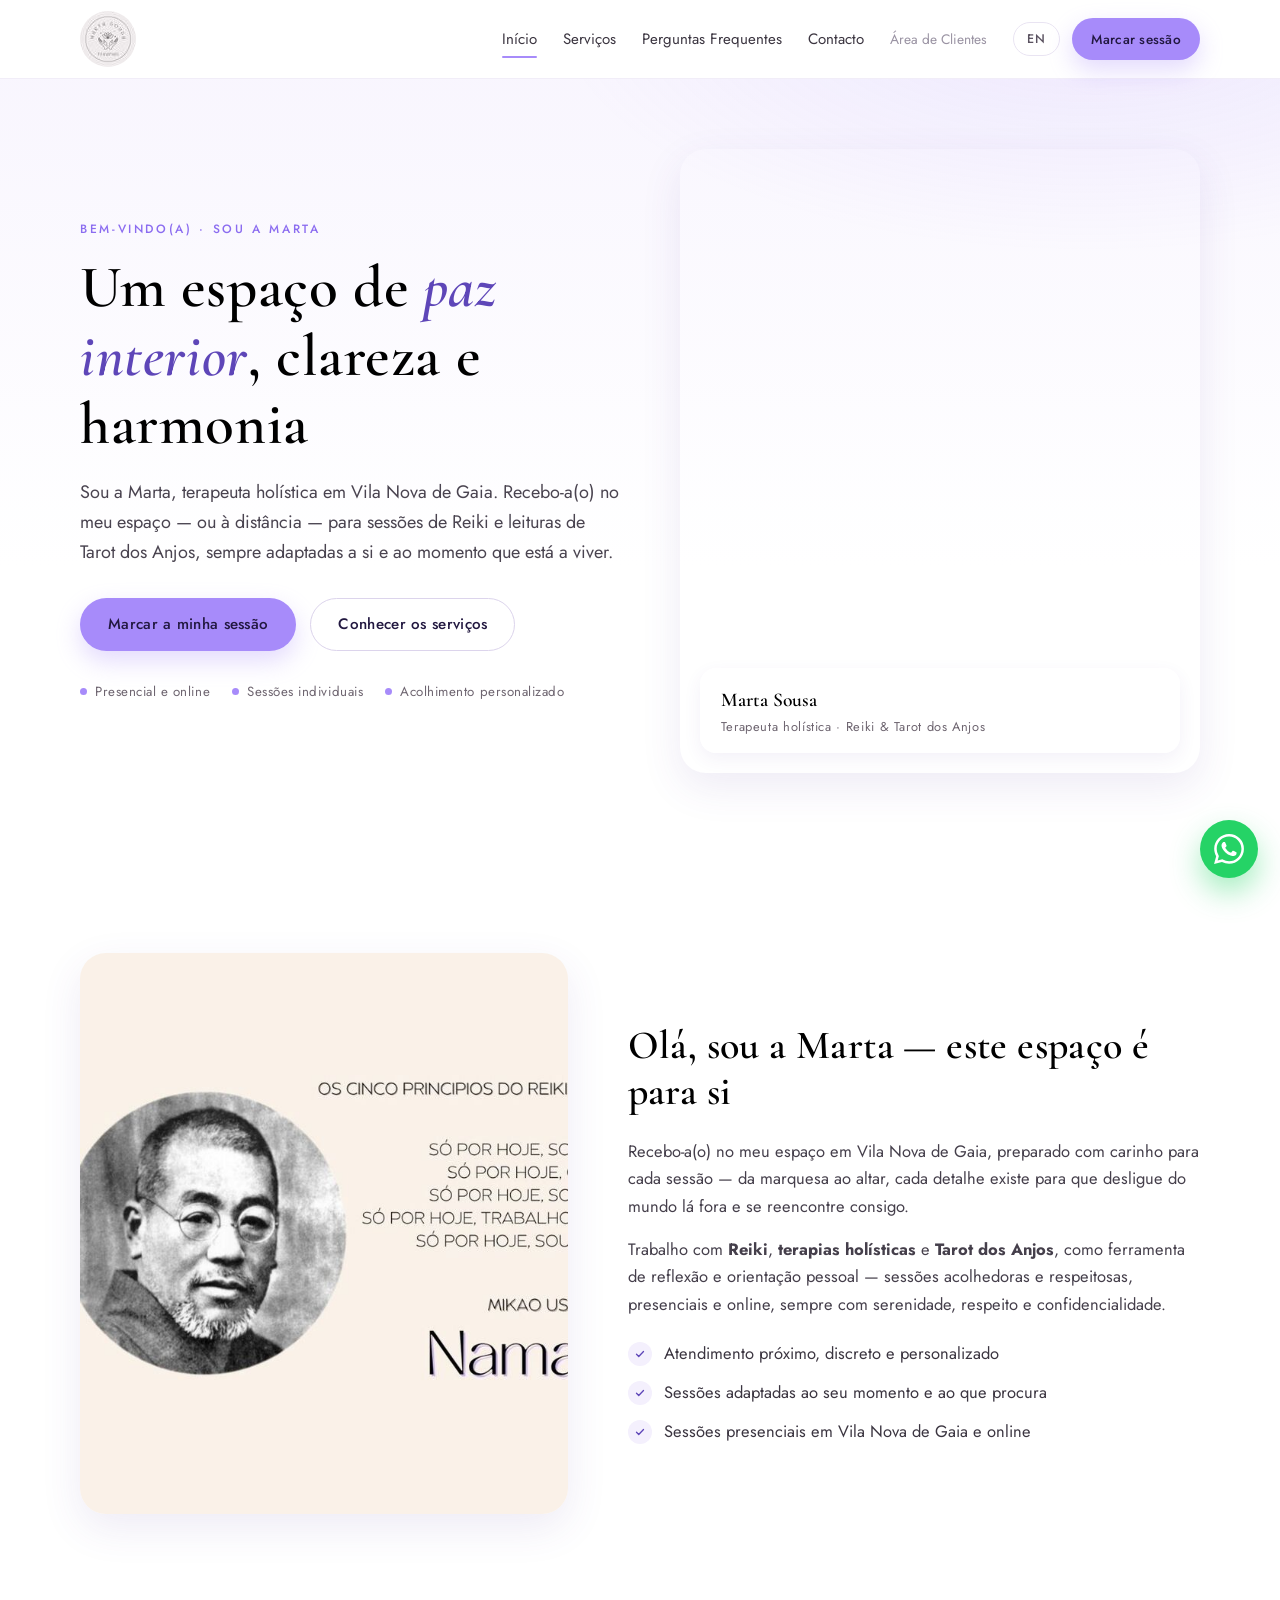
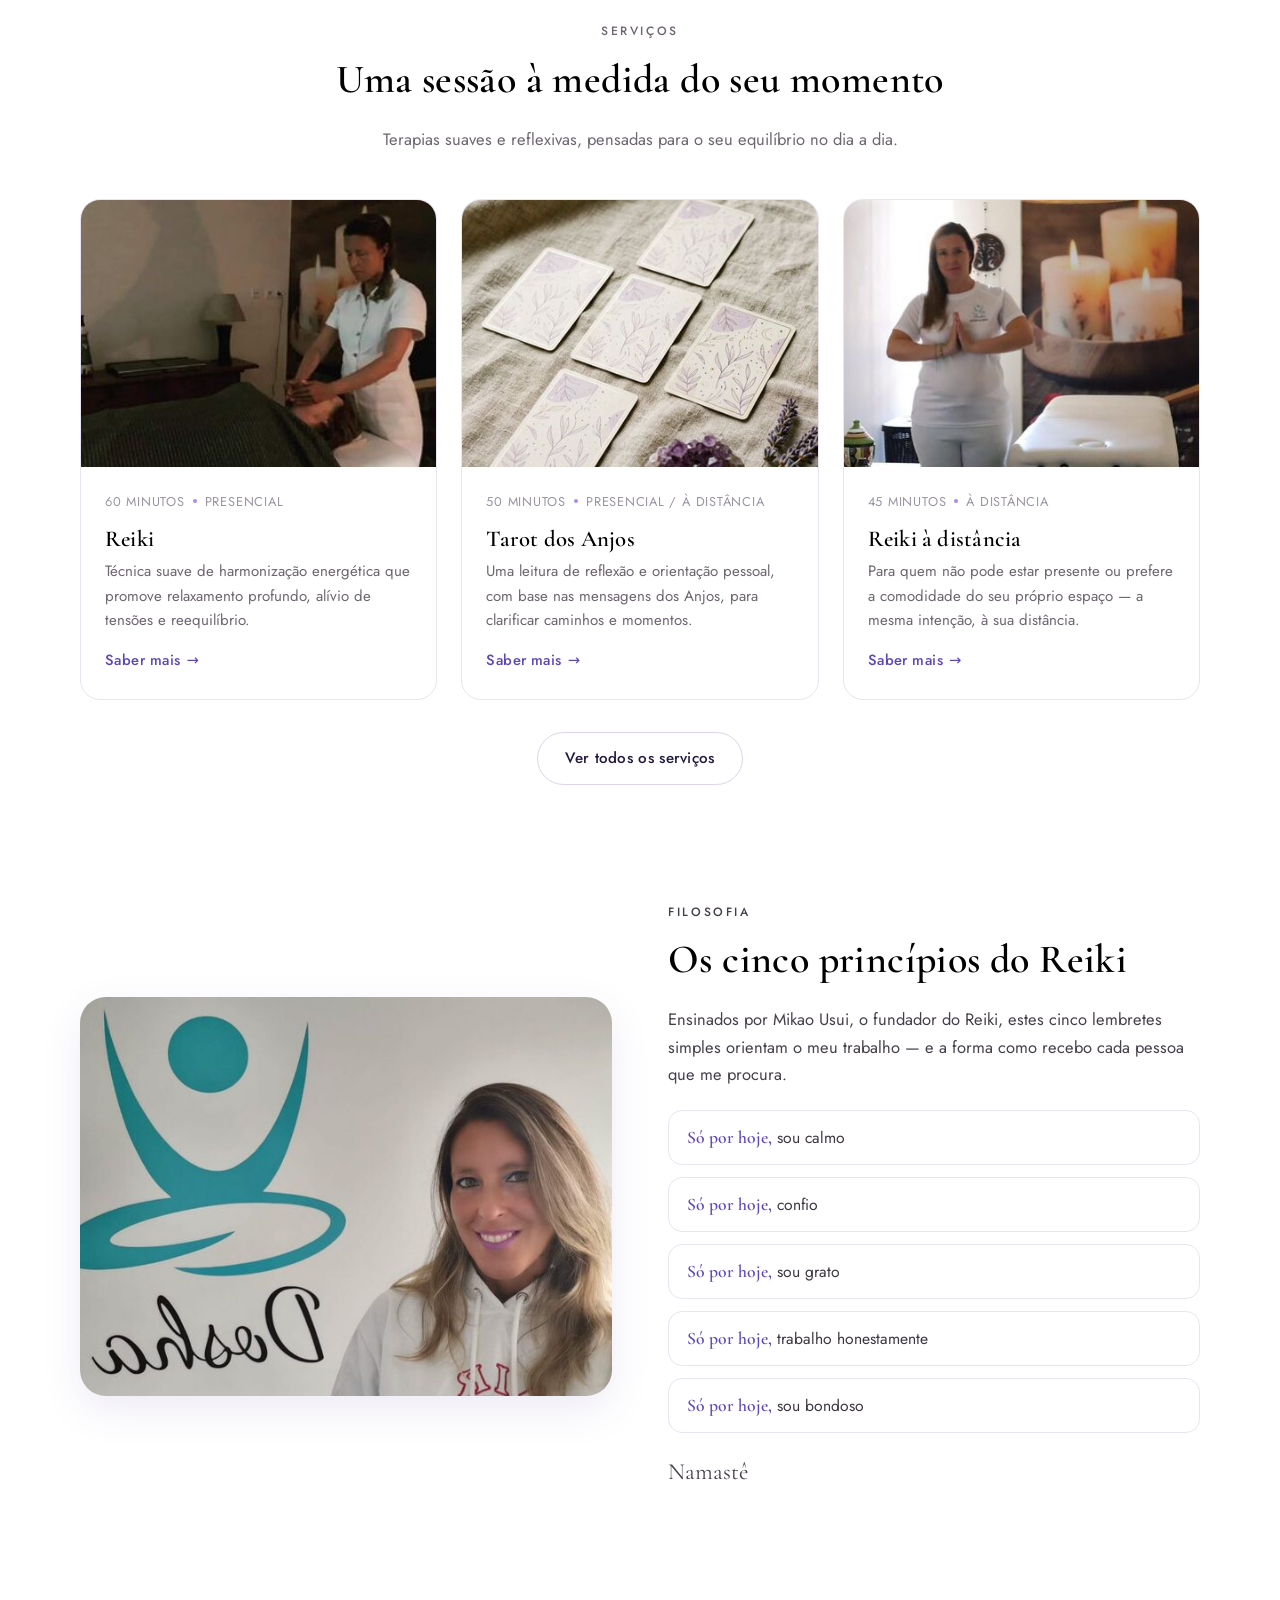
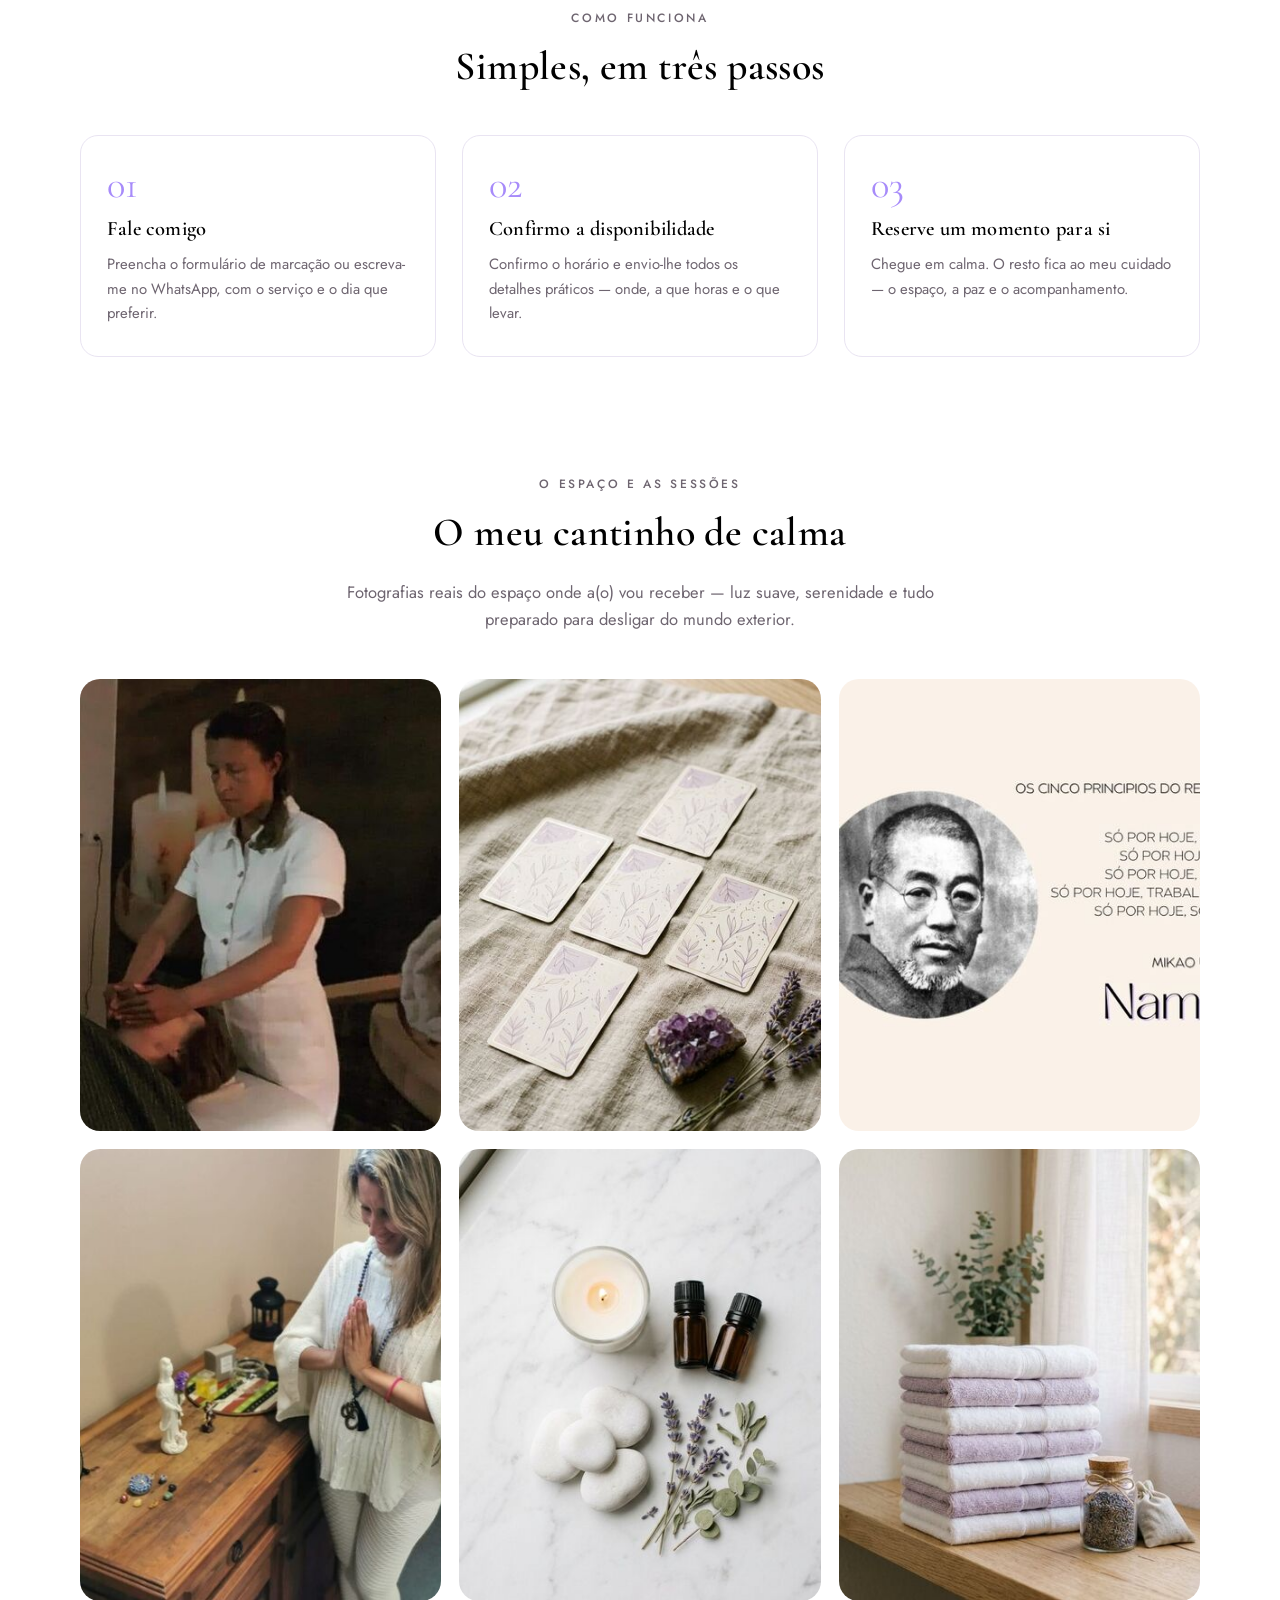
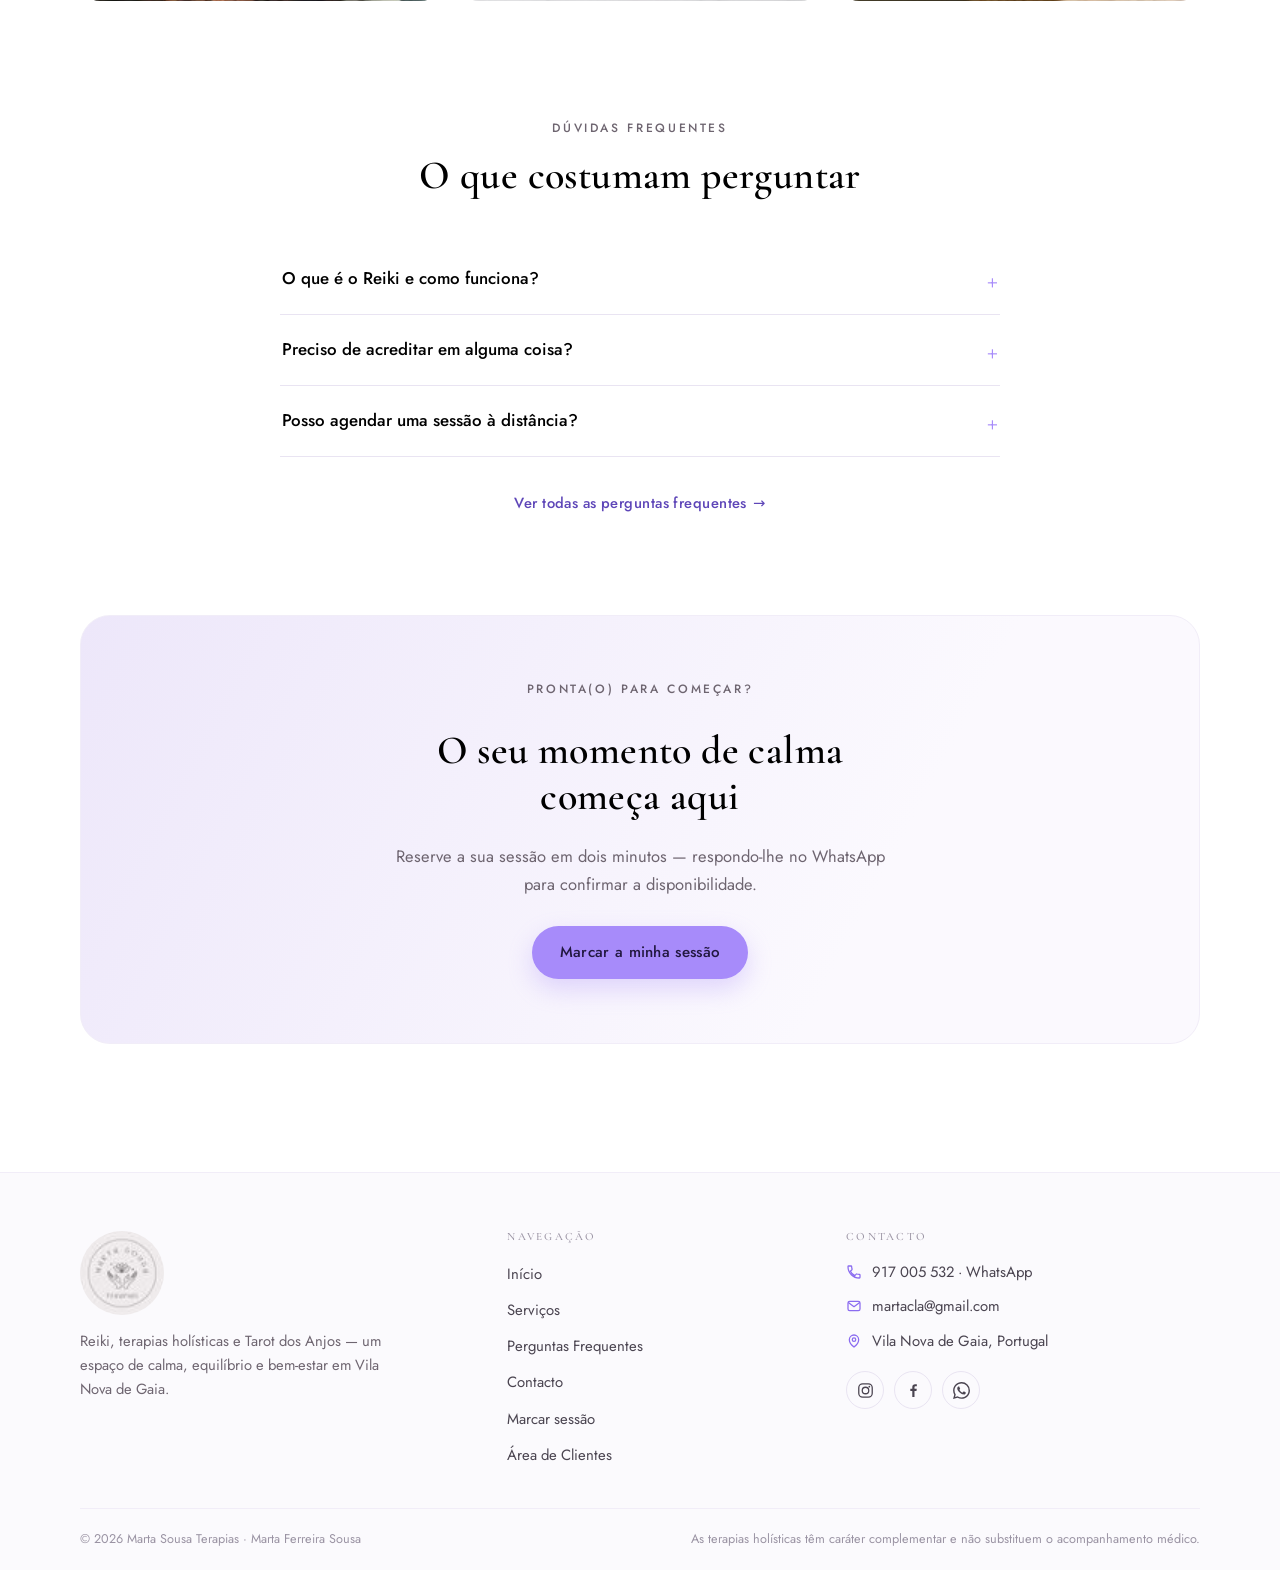
==== index.html @ b4a6c313 "Responsive images + hide prices for now Imagens responsivas: - 26 variantes de largura reduzida em i" ====
<!DOCTYPE html>
<html lang="pt-PT">
<head>
  <meta charset="UTF-8">
  <meta name="viewport" content="width=device-width, initial-scale=1.0">
  <title>Marta Sousa Terapias · Reiki e Terapias Holísticas em Vila Nova de Gaia</title>
  <meta name="description" content="Reiki, terapias holísticas e Tarot dos Anjos em Vila Nova de Gaia. Sessões acolhedoras, presenciais e à distância, para relaxamento, equilíbrio e bem-estar. Marque a sua sessão.">
  <link rel="icon" type="image/svg+xml" href="favicon.svg">
  <meta property="og:title" content="Marta Sousa Terapias · Reiki e Terapias Holísticas">
  <meta property="og:description" content="Um espaço de calma, equilíbrio e bem-estar em Vila Nova de Gaia. Reiki · Tarot dos Anjos · Sessões presenciais e à distância.">
  <meta property="og:type" content="website">
  <meta property="og:url" content="https://benmrodrigues2000.github.io/martasousaterapias/">
  <meta property="og:image" content="https://benmrodrigues2000.github.io/martasousaterapias/images/marta-hero.jpg">
  <meta property="og:locale" content="pt_PT">
  <link rel="preconnect" href="https://fonts.googleapis.com">
  <link rel="preconnect" href="https://fonts.gstatic.com" crossorigin>
  <link href="https://fonts.googleapis.com/css2?family=Cormorant+Garamond:ital,wght@0,500;0,600;1,500&family=Jost:wght@300;400;500&display=swap" rel="stylesheet">
  <link rel="stylesheet" href="css/style.css">
  <script type="application/ld+json">
  {
    "@context": "https://schema.org",
    "@type": "HealthAndBeautyBusiness",
    "name": "Marta Sousa Terapias",
    "description": "Reiki, terapias holísticas e Tarot dos Anjos. Sessões individuais, presenciais e à distância, em Vila Nova de Gaia.",
    "email": "martacla@gmail.com",
    "telephone": "+351917005532",
    "address": { "@type": "PostalAddress", "addressLocality": "Vila Nova de Gaia", "addressCountry": "PT" },
    "areaServed": "Vila Nova de Gaia"
  }
  </script>
</head>
<body>

  <!-- ======= CABEÇALHO ======= -->
  <header class="site-header">
    <div class="container header-inner">
      <a class="brand" href="index.html" aria-label="Marta Sousa Terapias — Página inicial">
        <img class="brand-mark" src="images/logo.jpeg" srcset="images/logo-56.jpg 56w, images/logo-112.jpg 112w, images/logo-168.jpg 168w" sizes="56px" alt="Marta Sousa Terapias" width="56" height="56" decoding="async">
      </a>
      <nav class="main-nav" id="mainNav" aria-label="Navegação principal">
        <a href="index.html" class="active">Início</a>
        <a href="servicos.html">Serviços</a>
        <a href="faq.html">Perguntas Frequentes</a>
        <a href="contacto.html">Contacto</a>
        <a href="area-clientes.html" class="nav-soft">Área de Clientes</a>
      </nav>
      <div class="header-actions">
        <a class="lang" href="en/index.html" title="View English version">EN</a>
        <a class="btn btn-primary btn-sm header-cta" href="marcacao.html">Marcar sessão</a>
        <button type="button" class="nav-toggle" id="navToggle" aria-expanded="false" aria-controls="mainNav" aria-label="Abrir menu"><span></span><span></span><span></span></button>
      </div>
    </div>
  </header>

  <main>
    <!-- ======= HERO ======= -->
    <section class="hero">
      <div class="container hero-grid">
        <div class="hero-copy reveal">
          <p class="eyebrow">Bem-vindo(a) · Sou a Marta</p>
          <h1>Um espaço de <em>paz interior</em>, clareza e harmonia</h1>
          <p class="lead">Sou a Marta, terapeuta holística em Vila Nova de Gaia. Recebo-a(o) no meu espaço — ou à distância — para sessões de Reiki e leituras de Tarot dos Anjos, sempre adaptadas a si e ao momento que está a viver.</p>
          <div class="hero-cta">
            <a class="btn btn-primary" href="marcacao.html">Marcar a minha sessão</a>
            <a class="btn btn-ghost" href="servicos.html">Conhecer os serviços</a>
          </div>
          <ul class="hero-meta">
            <li>Presencial e online</li>
            <li>Sessões individuais</li>
            <li>Acolhimento personalizado</li>
          </ul>
        </div>
        <div class="hero-media reveal">
          <img src="images/marta-hero.jpg" srcset="images/marta-hero-480.jpg 480w, images/marta-hero.jpg 720w" sizes="(max-width: 980px) calc(100vw - 48px), 520px" alt="A Marta, de mãos em oração junto ao altar do seu espaço de terapias" width="720" height="864" loading="eager" decoding="async" fetchpriority="high">
          <div class="hero-card">
            <strong>Marta Sousa</strong>
            <span>Terapeuta holística · Reiki &amp; Tarot dos Anjos</span>
          </div>
        </div>
      </div>
    </section>

    <!-- ======= SOBRE ======= -->
    <section class="section">
      <div class="container about-grid">
        <div class="about-media reveal">
          <img src="images/marta-sobre.jpg" srcset="images/marta-sobre-480.jpg 480w, images/marta-sobre-640.jpg 640w, images/marta-sobre.jpg 783w" sizes="(max-width: 980px) calc(100vw - 48px), 487px" alt="A Marta no seu espaço de terapias, de mãos em oração junto à marquesa" width="783" height="900" loading="lazy" decoding="async">
        </div>
        <div class="principios-copy reveal">
          <h2>Olá, sou a Marta — este espaço é para si</h2>
          <p>Recebo-a(o) no meu espaço em Vila Nova de Gaia, preparado com carinho para cada sessão — da marquesa ao altar, cada detalhe existe para que desligue do mundo lá fora e se reencontre consigo.</p>
          <p>Trabalho com <strong>Reiki</strong>, <strong>terapias holísticas</strong> e <strong>Tarot dos Anjos</strong>, como ferramenta de reflexão e orientação pessoal — sessões acolhedoras e respeitosas, presenciais e online, sempre com serenidade, respeito e confidencialidade.</p>
          <ul class="mini-list">
            <li><span class="tick"><svg viewBox="0 0 24 24"><path d="m5 12.5 4.5 4.5L19 7" stroke-linecap="round" stroke-linejoin="round"/></svg></span> Atendimento próximo, discreto e personalizado</li>
            <li><span class="tick"><svg viewBox="0 0 24 24"><path d="m5 12.5 4.5 4.5L19 7" stroke-linecap="round" stroke-linejoin="round"/></svg></span> Sessões adaptadas ao seu momento e ao que procura</li>
            <li><span class="tick"><svg viewBox="0 0 24 24"><path d="m5 12.5 4.5 4.5L19 7" stroke-linecap="round" stroke-linejoin="round"/></svg></span> Sessões presenciais em Vila Nova de Gaia e online</li>
          </ul>
        </div>
      </div>
    </section>

    <!-- ======= SERVIÇOS TEASER ======= -->
    <section class="section section--20">
      <div class="container">
        <div class="section-head center reveal">
          <p class="eyebrow">Serviços</p>
          <h2>Uma sessão à medida do seu momento</h2>
          <p>Terapias suaves e reflexivas, pensadas para o seu equilíbrio no dia a dia.</p>
        </div>
        <div class="svc-grid">
          <article class="svc-card reveal">
            <div class="svc-img"><img src="images/marta-reiki.jpg" srcset="images/marta-reiki-400.jpg 400w, images/marta-reiki-600.jpg 600w, images/marta-reiki-800.jpg 800w, images/marta-reiki.jpg 1200w" sizes="(max-width: 560px) calc(100vw - 48px), (max-width: 980px) calc((100vw - 72px) / 2), 357px" alt="A Marta a aplicar Reiki a uma cliente deitada na marquesa do seu espaço" width="1200" height="676" loading="lazy" decoding="async"></div>
            <div class="svc-body">
              <div class="svc-meta">60 minutos <span class="dot"></span> Presencial</div>
              <h3>Reiki</h3>
              <p>Técnica suave de harmonização energética que promove relaxamento profundo, alívio de tensões e reequilíbrio.</p>
              <a class="more-link" href="servicos.html#reiki">Saber mais</a>
            </div>
          </article>
          <article class="svc-card reveal">
            <div class="svc-img"><img src="images/g2.jpg" srcset="images/g2-400.jpg 400w, images/g2-720.jpg 720w, images/g2.jpg 768w" sizes="(max-width: 560px) calc(100vw - 48px), (max-width: 980px) calc((100vw - 72px) / 2), 357px" alt="Cartas de tarot viradas sobre tecido linho" width="768" height="1376" loading="lazy" decoding="async"></div>
            <div class="svc-body">
              <div class="svc-meta">50 minutos <span class="dot"></span> Presencial / à distância</div>
              <h3>Tarot dos Anjos</h3>
              <p>Uma leitura de reflexão e orientação pessoal, com base nas mensagens dos Anjos, para clarificar caminhos e momentos.</p>
              <a class="more-link" href="servicos.html#tarot">Saber mais</a>
            </div>
          </article>
          <article class="svc-card reveal">
            <div class="svc-img"><img src="images/marta-altar.jpg" srcset="images/marta-altar-400.jpg 400w, images/marta-altar-600.jpg 600w, images/marta-altar-800.jpg 800w, images/marta-altar.jpg 1200w" sizes="(max-width: 560px) calc(100vw - 48px), (max-width: 980px) calc((100vw - 72px) / 2), 357px" alt="A Marta em oração junto ao altar do seu espaço" width="1200" height="798" loading="lazy" decoding="async"></div>
            <div class="svc-body">
              <div class="svc-meta">45 minutos <span class="dot"></span> À distância</div>
              <h3>Reiki à distância</h3>
              <p>Para quem não pode estar presente ou prefere a comodidade do seu próprio espaço — a mesma intenção, à sua distância.</p>
              <a class="more-link" href="servicos.html#reiki-distancia">Saber mais</a>
            </div>
          </article>
        </div>
        <p class="reveal cta-line"><a class="btn btn-ghost" href="servicos.html">Ver todos os serviços</a></p>
      </div>
    </section>

    <!-- ======= PRINCÍPIOS DO REIKI ======= -->
    <section class="section section--30 principios" id="principios">
      <div class="container principios-grid">
        <div class="principios-media reveal">
          <img src="images/principios-reiki.jpg" srcset="images/principios-reiki-600.jpg 600w, images/principios-reiki-900.jpg 900w, images/principios-reiki.jpg 1200w" sizes="(max-width: 980px) calc(100vw - 48px), 532px" alt="Mikao Usui e os cinco princípios do Reiki para a felicidade" width="1200" height="900" loading="lazy" decoding="async">
        </div>
        <div class="principios-copy reveal">
          <p class="eyebrow">Filosofia</p>
          <h2>Os cinco princípios do Reiki</h2>
          <p>Ensinados por Mikao Usui, o fundador do Reiki, estes cinco lembretes simples orientam o meu trabalho — e a forma como recebo cada pessoa que me procura.</p>
          <ul class="principios-list">
            <li><strong>Só por hoje,</strong> sou calmo</li>
            <li><strong>Só por hoje,</strong> confio</li>
            <li><strong>Só por hoje,</strong> sou grato</li>
            <li><strong>Só por hoje,</strong> trabalho honestamente</li>
            <li><strong>Só por hoje,</strong> sou bondoso</li>
          </ul>
          <p class="principios-sign">Namastê</p>
        </div>
      </div>
    </section>

    <!-- ======= COMO FUNCIONA ======= -->
    <section class="section section--30">
      <div class="container">
        <div class="section-head center reveal">
          <p class="eyebrow">Como funciona</p>
          <h2>Simples, em três passos</h2>
        </div>
        <div class="steps">
          <div class="step reveal">
            <span class="step-num">01</span>
            <h3>Fale comigo</h3>
            <p>Preencha o formulário de marcação ou escreva-me no WhatsApp, com o serviço e o dia que preferir.</p>
          </div>
          <div class="step reveal">
            <span class="step-num">02</span>
            <h3>Confirmo a disponibilidade</h3>
            <p>Confirmo o horário e envio-lhe todos os detalhes práticos — onde, a que horas e o que levar.</p>
          </div>
          <div class="step reveal">
            <span class="step-num">03</span>
            <h3>Reserve um momento para si</h3>
            <p>Chegue em calma. O resto fica ao meu cuidado — o espaço, a paz e o acompanhamento.</p>
          </div>
        </div>
      </div>
    </section>

    <!-- ======= GALERIA ======= -->
    <section class="section section--30">
      <div class="container">
        <div class="section-head center reveal">
          <p class="eyebrow">O espaço e as sessões</p>
          <h2>O meu cantinho de calma</h2>
          <p>Fotografias reais do espaço onde a(o) vou receber — luz suave, serenidade e tudo preparado para desligar do mundo exterior.</p>
        </div>
        <div class="gallery">
          <figure class="reveal"><img src="images/marta-reiki-retrato.jpg" srcset="images/marta-reiki-retrato-400.jpg 400w, images/marta-reiki-retrato.jpg 691w" sizes="(max-width: 560px) calc(100vw - 48px), (max-width: 980px) calc((100vw - 66px) / 2), 361px" alt="A Marta a aplicar Reiki a uma cliente" width="691" height="864" loading="lazy" decoding="async"><figcaption>Sessões de Reiki</figcaption></figure>
          <figure class="reveal"><img src="images/g2.jpg" srcset="images/g2-400.jpg 400w, images/g2-720.jpg 720w, images/g2.jpg 768w" sizes="(max-width: 560px) calc(100vw - 48px), (max-width: 980px) calc((100vw - 66px) / 2), 361px" alt="Tarot dos Anjos" width="768" height="1376" loading="lazy" decoding="async"><figcaption>Tarot dos Anjos</figcaption></figure>
          <figure class="reveal"><img src="images/marta-espaco-retrato.jpg" srcset="images/marta-espaco-retrato-400.jpg 400w, images/marta-espaco-retrato.jpg 720w" sizes="(max-width: 560px) calc(100vw - 48px), (max-width: 980px) calc((100vw - 66px) / 2), 361px" alt="A Marta no seu espaço de terapias, junto à marquesa" width="720" height="900" loading="lazy" decoding="async"><figcaption>O espaço, preparado para si</figcaption></figure>
          <figure class="reveal"><img class="img-crop-left" src="images/marta-dosha.jpg" srcset="images/marta-dosha-480.jpg 480w, images/marta-dosha-720.jpg 720w, images/marta-dosha.jpg 900w" sizes="(max-width: 560px) calc(100vw - 48px), (max-width: 980px) calc((100vw - 66px) / 2), 361px" alt="A Marta sorri junto ao símbolo do seu espaço" width="900" height="898" loading="lazy" decoding="async"><figcaption>Seja bem-vinda(o)</figcaption></figure>
          <figure class="reveal"><img src="images/g4.jpg" srcset="images/g4-400.jpg 400w, images/g4-720.jpg 720w, images/g4.jpg 768w" sizes="(max-width: 560px) calc(100vw - 48px), (max-width: 980px) calc((100vw - 66px) / 2), 361px" alt="Óleos essenciais e velas" width="768" height="1376" loading="lazy" decoding="async"><figcaption>Detalhes que acalmam</figcaption></figure>
          <figure class="reveal"><img src="images/g5.jpg" srcset="images/g5-400.jpg 400w, images/g5-720.jpg 720w, images/g5.jpg 768w" sizes="(max-width: 560px) calc(100vw - 48px), (max-width: 980px) calc((100vw - 66px) / 2), 361px" alt="Toalhas e lavanda" width="768" height="1376" loading="lazy" decoding="async"><figcaption>Sempre tudo preparado</figcaption></figure>
        </div>
      </div>
    </section>

    <!-- ======= FAQ TEASER ======= -->
    <section class="section section--30">
      <div class="container">
        <div class="section-head center reveal">
          <p class="eyebrow">Dúvidas frequentes</p>
          <h2>O que costumam perguntar</h2>
        </div>
        <div class="faq-wrap faq-wrap--narrow">
          <div class="faq-list">
            <details class="reveal">
              <summary>O que é o Reiki e como funciona?</summary>
              <div class="faq-a">O Reiki é uma técnica suave de harmonização energética, transmitida através do toque das mãos. Permite relaxar profundamente, aliviar tensões e recuperar o equilíbrio. É uma experiência tranquila, sem dor — a pessoa permanece vestida, num ambiente de total conforto.</div>
            </details>
            <details class="reveal">
              <summary>Preciso de acreditar em alguma coisa?</summary>
              <div class="faq-a">Não. As sessões adaptam-se a cada pessoa. Basta aparecer com boa disposição e mente aberta — o resto é cuidar do momento presente.</div>
            </details>
            <details class="reveal">
              <summary>Posso agendar uma sessão à distância?</summary>
              <div class="faq-a">Sim. Ofereço Reiki à distância para quem não pode estar presente ou prefere o conforto do seu espaço, por marcação.</div>
            </details>
          </div>
          <p class="reveal cta-line"><a class="more-link" href="faq.html">Ver todas as perguntas frequentes</a></p>
        </div>
      </div>
    </section>

    <!-- ======= CTA ======= -->
    <section class="section section--10">
      <div class="container">
        <div class="cta-band reveal">
          <p class="eyebrow">Pronta(o) para começar?</p>
          <h2>O seu momento de calma começa aqui</h2>
          <p>Reserve a sua sessão em dois minutos — respondo-lhe no WhatsApp para confirmar a disponibilidade.</p>
          <a class="btn btn-primary" href="marcacao.html">Marcar a minha sessão</a>
        </div>
      </div>
    </section>
  </main>

  <!-- ======= RODAPÉ ======= -->
  <footer class="site-footer">
    <div class="container">
      <div class="footer-grid">
        <div>
          <a class="brand" href="index.html" aria-label="Marta Sousa Terapias">
            <img class="brand-mark" src="images/logo.jpeg" srcset="images/logo-56.jpg 56w, images/logo-112.jpg 112w, images/logo-168.jpg 168w" sizes="56px" alt="Marta Sousa Terapias" width="56" height="56" decoding="async">
          </a>
          <p class="f-tag">Reiki, terapias holísticas e Tarot dos Anjos — um espaço de calma, equilíbrio e bem-estar em Vila Nova de Gaia.</p>
        </div>
        <div>
          <h4 class="f-h">Navegação</h4>
          <ul class="f-links">
            <li><a href="index.html">Início</a></li>
            <li><a href="servicos.html">Serviços</a></li>
            <li><a href="faq.html">Perguntas Frequentes</a></li>
            <li><a href="contacto.html">Contacto</a></li>
            <li><a href="marcacao.html">Marcar sessão</a></li>
            <li><a href="area-clientes.html">Área de Clientes</a></li>
          </ul>
        </div>
        <div>
          <h4 class="f-h">Contacto</h4>
          <ul class="f-contact">
            <li>
              <svg viewBox="0 0 24 24"><path d="M6.6 10.8c1.5 3 3.6 5.1 6.6 6.6l2.2-2.2c.3-.3.7-.4 1-.2 1.1.4 2.3.6 3.6.6.6 0 1 .4 1 1V20c0 .6-.4 1-1 1C10.6 21 3 13.4 3 4c0-.6.4-1 1-1h3.5c.6 0 1 .4 1 1 0 1.2.2 2.4.6 3.6.1.3 0 .7-.2 1l-2.3 2.2z"/></svg>
              <span><a href="tel:+351917005532">917 005 532</a> · WhatsApp</span>
            </li>
            <li>
              <svg viewBox="0 0 24 24"><rect x="3" y="5" width="18" height="14" rx="2.5"/><path d="m4 7 8 6 8-6"/></svg>
              <a href="mailto:martacla@gmail.com">martacla@gmail.com</a>
            </li>
            <li>
              <svg viewBox="0 0 24 24"><path d="M12 21s-7-5.5-7-11a7 7 0 1 1 14 0c0 5.5-7 11-7 11z"/><circle cx="12" cy="10" r="2.6"/></svg>
              <span>Vila Nova de Gaia, Portugal</span>
            </li>
          </ul>
          <div class="footer-social">
            <a href="https://www.instagram.com/martasousaterapias" target="_blank" rel="noopener" aria-label="Instagram">
              <svg viewBox="0 0 24 24" fill="none" stroke="currentColor" stroke-width="1.8"><rect x="2.5" y="2.5" width="19" height="19" rx="5.5"/><circle cx="12" cy="12" r="4.6"/><circle cx="17.4" cy="6.6" r="1.2" fill="currentColor" stroke="none"/></svg>
            </a>
            <a href="https://www.facebook.com/martasousaterapias" target="_blank" rel="noopener" aria-label="Facebook">
              <svg viewBox="0 0 24 24" fill="currentColor"><path d="M13.4 21v-8.2h2.8l.4-3.2h-3.2V7.5c0-.9.3-1.5 1.6-1.5h1.7V3.1c-.3 0-1.3-.1-2.4-.1-2.4 0-4 1.4-4 4v2.6H7.5v3.2h2.8V21h3.1z"/></svg>
            </a>
            <a data-wa-default href="https://wa.me/351917005532" target="_blank" rel="noopener" aria-label="WhatsApp">
              <svg viewBox="0 0 24 24" fill="currentColor"><path d="M17.472 14.382c-.297-.149-1.758-.867-2.03-.967-.273-.099-.471-.148-.67.15-.197.297-.767.966-.94 1.164-.173.199-.347.223-.644.075-.297-.15-1.255-.463-2.39-1.475-.883-.788-1.48-1.761-1.653-2.059-.173-.297-.018-.458.13-.606.134-.133.298-.347.446-.52.149-.174.198-.298.298-.497.099-.198.05-.371-.025-.52-.075-.149-.669-1.612-.916-2.207-.242-.579-.487-.5-.669-.51-.173-.008-.371-.01-.57-.01-.198 0-.52.074-.792.372-.272.297-1.04 1.016-1.04 2.479 0 1.462 1.065 2.875 1.213 3.074.149.198 2.096 3.2 5.077 4.487.709.306 1.262.489 1.694.625.712.227 1.36.195 1.871.118.571-.085 1.758-.719 2.006-1.413.248-.694.248-1.289.173-1.413-.074-.124-.272-.198-.57-.347m-5.421 7.403h-.004a9.87 9.87 0 01-5.031-1.378l-.361-.214-3.741.982.998-3.648-.235-.374a9.86 9.86 0 01-1.51-5.26c.001-5.45 4.436-9.884 9.888-9.884 2.64 0 5.122 1.03 6.988 2.898a9.825 9.825 0 012.893 6.994c-.003 5.45-4.437 9.884-9.885 9.884m8.413-18.297A11.815 11.815 0 0012.05 0C5.495 0 .16 5.335.157 11.892c0 2.096.547 4.142 1.588 5.945L.057 24l6.305-1.654a11.882 11.882 0 005.683 1.448h.005c6.554 0 11.89-5.335 11.893-11.893a11.821 11.821 0 00-3.48-8.413z"/></svg>
            </a>
          </div>
        </div>
      </div>
      <div class="footer-bottom">
        <span>© <span id="year"></span> Marta Sousa Terapias · Marta Ferreira Sousa</span>
        <span>As terapias holísticas têm caráter complementar e não substituem o acompanhamento médico.</span>
      </div>
    </div>
  </footer>

  <a class="whats-float" data-wa-default href="https://wa.me/351917005532" target="_blank" rel="noopener" aria-label="Falar no WhatsApp">
    <svg viewBox="0 0 24 24" fill="currentColor" aria-hidden="true"><path d="M17.472 14.382c-.297-.149-1.758-.867-2.03-.967-.273-.099-.471-.148-.67.15-.197.297-.767.966-.94 1.164-.173.199-.347.223-.644.075-.297-.15-1.255-.463-2.39-1.475-.883-.788-1.48-1.761-1.653-2.059-.173-.297-.018-.458.13-.606.134-.133.298-.347.446-.52.149-.174.198-.298.298-.497.099-.198.05-.371-.025-.52-.075-.149-.669-1.612-.916-2.207-.242-.579-.487-.5-.669-.51-.173-.008-.371-.01-.57-.01-.198 0-.52.074-.792.372-.272.297-1.04 1.016-1.04 2.479 0 1.462 1.065 2.875 1.213 3.074.149.198 2.096 3.2 5.077 4.487.709.306 1.262.489 1.694.625.712.227 1.36.195 1.871.118.571-.085 1.758-.719 2.006-1.413.248-.694.248-1.289.173-1.413-.074-.124-.272-.198-.57-.347m-5.421 7.403h-.004a9.87 9.87 0 01-5.031-1.378l-.361-.214-3.741.982.998-3.648-.235-.374a9.86 9.86 0 01-1.51-5.26c.001-5.45 4.436-9.884 9.888-9.884 2.64 0 5.122 1.03 6.988 2.898a9.825 9.825 0 012.893 6.994c-.003 5.45-4.437 9.884-9.885 9.884m8.413-18.297A11.815 11.815 0 0012.05 0C5.495 0 .16 5.335.157 11.892c0 2.096.547 4.142 1.588 5.945L.057 24l6.305-1.654a11.882 11.882 0 005.683 1.448h.005c6.554 0 11.89-5.335 11.893-11.893a11.821 11.821 0 00-3.48-8.413z"/></svg>
  </a>

  <script src="js/config.js"></script>
  <script src="js/main.js"></script>
</body>
</html>
---- css/style.css ----
/* ============================================================
   Marta Sousa Terapias — style.css
   Paleta: branco #FFFFFF · lilás #A78BFA · negro
   Personalidade: clara, minimalista, elegante, acolhedora
   ============================================================ */

:root{
  --bg:#FFFFFF;
  --ink:#000000;
  --text:#191512;
  --muted:#6E6570;
  --faint:#9A93A3;
  --lilac:#A78BFA;
  --lilac-strong:#8B6CF0;
  --lilac-deep:#5E46B8;
  --lilac-soft:#F4F0FD;
  --lilac-soft-2:#EDE7FA;
  --line:#E9E4F2;
  --line-soft:#F1EDF8;
  --card:#FFFFFF;
  --radius:18px;
  --radius-lg:26px;
  --shadow:0 14px 40px rgba(84,60,160,.10);
  --shadow-sm:0 6px 18px rgba(84,60,160,.07);
  --font-head:"Cormorant Garamond","Georgia","Times New Roman",serif;
  --font-body:"Jost","Avenir Next","Segoe UI",system-ui,-apple-system,sans-serif;
  --wa:#25D366;
}

*,*::before,*::after{box-sizing:border-box}
html{scroll-behavior:smooth}
body{
  margin:0;
  background:var(--bg);
  color:var(--text);
  font-family:var(--font-body);
  font-size:16.5px;
  line-height:1.65;
  font-weight:400;
  -webkit-font-smoothing:antialiased;
}
/* Imagens fluidas por omissão. `height:auto` preserva a proporção
   quando width/height vêm declarados no HTML (evita layout shift). */
img{max-width:100%;height:auto;display:block}
a{color:var(--lilac-deep);text-decoration:none}
a:hover{color:var(--lilac-strong)}
h1,h2,h3,h4{
  font-family:var(--font-head);
  color:var(--ink);
  line-height:1.15;
  font-weight:600;
  margin:0 0 .6em;
  letter-spacing:.01em;
}
h1{font-size:clamp(2.5rem,5vw,3.7rem)}
h2{font-size:clamp(1.9rem,3.4vw,2.5rem)}
h3{font-size:1.35rem}
p{margin:0 0 1em}
em{font-style:italic;color:var(--lilac-deep)}
.container{width:min(1120px,100% - 48px);margin-inline:auto}

/* ---------- micro ---------- */
.eyebrow{
  font-size:.75rem;
  letter-spacing:.22em;
  text-transform:uppercase;
  color:var(--lilac-strong);
  font-weight:500;
  margin:0 0 14px;
}
.lead{font-size:1.13rem;color:#4A4450;max-width:60ch}
.section{padding:88px 0}
.section--10{padding-top:10px}
.section--20{padding-top:20px}
.section--30{padding-top:30px}
.section--40{padding-top:40px}
.section-head{max-width:640px;margin-bottom:46px}
.section-head.center{margin-inline:auto;text-align:center}
.section-head p{color:var(--muted)}
.muted{color:var(--muted)}
.small{font-size:.85rem}
.text-center{text-align:center}
/* linha de ligação CTA no centro de uma secção */
.cta-line{text-align:center;margin:32px 0 0}
.legal-note{text-align:center;margin:44px 0 0}
.table-scroll{overflow-x:auto}
.img-crop-left{object-position:20% center}
.img-crop-right{object-position:70% center}

/* ---------- botões ---------- */
.btn{
  display:inline-flex;align-items:center;justify-content:center;gap:9px;
  padding:13px 27px;border-radius:999px;border:1px solid transparent;
  font-family:var(--font-body);font-size:.95rem;font-weight:500;letter-spacing:.02em;
  cursor:pointer;transition:all .25s ease;white-space:nowrap;
}
.btn-primary{background:var(--lilac);color:#221840;box-shadow:0 10px 24px rgba(167,139,250,.32)}
.btn-primary:hover{background:var(--lilac-strong);color:#fff;transform:translateY(-1px)}
.btn-ghost{background:#fff;border-color:#DCD4EC;color:#221840}
.btn-ghost:hover{border-color:var(--lilac);background:var(--lilac-soft)}
.btn-sm{padding:9px 18px;font-size:.85rem}
.btn-block{width:100%}
.more-link{font-weight:500;font-size:.92rem;letter-spacing:.03em;display:inline-flex;align-items:center;gap:6px}
.more-link::after{content:"→";transition:transform .25s}
.more-link:hover::after{transform:translateX(4px)}

/* ---------- header ---------- */
.site-header{
  position:sticky;top:0;z-index:50;
  background:rgba(255,255,255,.88);
  backdrop-filter:blur(12px);-webkit-backdrop-filter:blur(12px);
  border-bottom:1px solid var(--line-soft);
}
.header-inner{display:flex;align-items:center;gap:26px;height:78px}
.brand{display:flex;align-items:center;gap:11px}
.brand-mark{width:56px;height:56px;flex:none;display:block;object-fit:contain}
img.brand-mark{border-radius:50%}
.main-nav{display:flex;gap:26px;margin-left:auto;align-items:center}
.main-nav a{
  position:relative;padding:7px 0;font-size:.94rem;color:#3B3540;font-weight:400;
}
.main-nav a:hover{color:var(--lilac-deep)}
.main-nav a.active::after{
  content:"";position:absolute;left:0;right:0;bottom:0;height:2px;border-radius:2px;background:var(--lilac);
}
.main-nav a.nav-soft{color:var(--faint);font-size:.86rem}
.header-actions{display:flex;align-items:center;gap:12px}
.lang{
  font-size:.78rem;letter-spacing:.1em;border:1px solid var(--line);border-radius:999px;
  padding:6px 13px;color:#5A5260;font-weight:500;
}
.lang:hover{border-color:var(--lilac);color:var(--lilac-deep);background:var(--lilac-soft)}
.nav-toggle{
  display:none;background:none;border:0;cursor:pointer;padding:8px;margin-left:4px;
  flex-direction:column;gap:5px;
}
.nav-toggle span{width:22px;height:2px;background:#221840;border-radius:2px;transition:.25s}
.nav-toggle[aria-expanded="true"] span:nth-child(1){transform:translateY(7px) rotate(45deg)}
.nav-toggle[aria-expanded="true"] span:nth-child(2){opacity:0}
.nav-toggle[aria-expanded="true"] span:nth-child(3){transform:translateY(-7px) rotate(-45deg)}

/* ---------- hero ---------- */
.hero{
  padding:70px 0 92px;
  background:
    radial-gradient(900px 420px at 85% -10%, rgba(167,139,250,.14), transparent 60%),
    linear-gradient(180deg,rgba(248,245,254,.92) 0%, rgba(255,255,255,.72) 62%);
}
.hero-grid{display:grid;grid-template-columns:1.02fr .98fr;gap:58px;align-items:center}
.hero h1{margin-bottom:.35em}
.hero .lead{margin-bottom:30px}
.hero-cta{display:flex;gap:14px;flex-wrap:wrap;margin-bottom:30px}
.hero-meta{
  list-style:none;display:flex;gap:22px;flex-wrap:wrap;margin:0;padding:0;
  font-size:.83rem;color:var(--muted);letter-spacing:.04em;
}
.hero-meta li{display:flex;align-items:center;gap:8px}
.hero-meta li::before{content:"";width:7px;height:7px;border-radius:50%;background:var(--lilac);flex:none}
.hero-media{position:relative}
.hero-media > img{
  width:100%;aspect-ratio:5/6;object-fit:cover;border-radius:var(--radius-lg);box-shadow:var(--shadow);
}
.hero-card{
  position:absolute;left:20px;right:20px;bottom:20px;
  background:rgba(255,255,255,.92);backdrop-filter:blur(8px);
  border:1px solid rgba(255,255,255,.7);border-radius:16px;padding:15px 20px;
  display:flex;flex-direction:column;box-shadow:var(--shadow-sm);
}
.hero-card strong{font-family:var(--font-head);font-size:1.22rem;color:var(--ink);font-weight:600}
.hero-card span{font-size:.8rem;color:var(--muted);letter-spacing:.05em}

/* página interior — faixa topo */
.page-hero{
  padding:66px 0 46px;text-align:center;
  background:
    radial-gradient(760px 320px at 15% -20%, rgba(167,139,250,.16), transparent 60%),
    linear-gradient(180deg,rgba(248,245,254,.92) 0%, rgba(255,255,255,.72) 80%);
}
.page-hero .lead{margin:6px auto 0}

/* ---------- sobre ---------- */
.about-grid{display:grid;grid-template-columns:.92fr 1.08fr;gap:60px;align-items:center}
.about-media img{border-radius:var(--radius-lg);box-shadow:var(--shadow);aspect-ratio:4/4.6;object-fit:cover;width:100%}
.about-copy p{color:#453F4B}
.mini-list{list-style:none;margin:22px 0 0;padding:0;display:grid;gap:12px}
.mini-list li{display:flex;gap:12px;align-items:flex-start;color:#3B3540}
.mini-list .tick{
  flex:none;width:24px;height:24px;border-radius:50%;background:var(--lilac-soft);
  display:grid;place-items:center;margin-top:2px;
}
.mini-list .tick svg{width:12px;height:12px;stroke:var(--lilac-deep);stroke-width:2.6;fill:none}

/* ---------- princípios do Reiki ---------- */
.principios-grid{display:grid;grid-template-columns:1fr 1fr;gap:56px;align-items:center}
.principios-media img{border-radius:var(--radius-lg);box-shadow:var(--shadow);width:100%;aspect-ratio:4/3;object-fit:cover}
.principios-copy > p{color:#453F4B}
.principios-list{list-style:none;margin:22px 0 0;padding:0;display:grid;gap:12px}
.principios-list li{background:#fff;border:1px solid var(--line);border-radius:14px;padding:12px 18px;font-size:.98rem;color:#3B3540}
.principios-list li strong{font-family:var(--font-head);color:var(--lilac-deep);font-size:1.1rem;font-weight:600}
.principios-sign{font-family:var(--font-head);font-size:1.45rem;color:var(--lilac-deep);margin:20px 0 0}

/* ---------- foto lateral (marcação / contacto) ---------- */
.side-photo{background:#fff;border:1px solid var(--line);border-radius:var(--radius);overflow:hidden}
.side-photo img{width:100%;aspect-ratio:16/10;object-fit:cover;object-position:center 28%}
.side-photo > div{padding:16px 20px 18px}
.side-photo strong{display:block;font-family:var(--font-head);font-size:1.22rem;color:var(--ink);font-weight:600}
.side-photo span{font-size:.87rem;color:var(--muted)}
.side-photo + .info-stack{margin-top:16px}

/* ---------- serviços (teaser) ---------- */
.svc-grid{display:grid;grid-template-columns:repeat(3,1fr);gap:24px}
.svc-card{
  background:#fff;border:1px solid var(--line);border-radius:20px;overflow:hidden;
  display:flex;flex-direction:column;transition:transform .3s,box-shadow .3s;
}
.svc-card:hover{transform:translateY(-5px);box-shadow:var(--shadow)}
.svc-card .svc-img{overflow:hidden;aspect-ratio:4/3}
.svc-card .svc-img img{width:100%;height:100%;object-fit:cover;transition:transform .6s ease}
.svc-card:hover .svc-img img{transform:scale(1.05)}
.svc-body{padding:24px 24px 26px;display:flex;flex-direction:column;flex:1}
.svc-body h3{font-size:1.42rem;margin-bottom:.3em}
.svc-body p{font-size:.94rem;color:var(--muted);flex:1}
.svc-meta{
  font-size:.8rem;letter-spacing:.06em;color:var(--faint);text-transform:uppercase;
  margin-bottom:14px;display:flex;align-items:center;gap:8px;
}
.svc-meta .dot{width:4px;height:4px;border-radius:50%;background:var(--lilac)}

/* ---------- passos ---------- */
.steps{display:grid;grid-template-columns:repeat(3,1fr);gap:26px;counter-reset:step}
.step{position:relative;padding:30px 26px;background:#fff;border:1px solid var(--line);border-radius:var(--radius)}
.step-num{
  font-family:var(--font-head);font-size:2.4rem;color:var(--lilac);line-height:1;display:block;margin-bottom:12px;
}
.step h3{font-size:1.28rem}
.step p{font-size:.93rem;color:var(--muted);margin:0}

/* ---------- banda CTA ---------- */
.cta-band{
  background:linear-gradient(118deg,var(--lilac-soft-2) 0%,#FBF9FE 70%);
  border:1px solid var(--line-soft);border-radius:30px;
  padding:64px 48px;text-align:center;
}
.cta-band--spaced{margin-top:64px}
.cta-band h2{max-width:22ch;margin-inline:auto}
.cta-band p{color:var(--muted);max-width:52ch;margin:0 auto 28px}

/* ---------- FAQ ---------- */
.faq-wrap{max-width:780px;margin-inline:auto}
.faq-wrap--narrow{max-width:720px}
.faq-group{margin-bottom:38px}
.faq-group > h3{
  font-size:1rem;font-family:var(--font-body);font-weight:500;letter-spacing:.16em;text-transform:uppercase;
  color:var(--lilac-strong);margin-bottom:14px;
}
.faq-list details{border-bottom:1px solid var(--line)}
.faq-list summary{
  list-style:none;cursor:pointer;display:flex;justify-content:space-between;align-items:center;gap:18px;
  padding:21px 2px;font-size:1.06rem;font-weight:500;color:var(--ink);
}
.faq-list summary::-webkit-details-marker{display:none}
.faq-list summary::after{
  content:"+";font-family:var(--font-head);font-size:1.7rem;line-height:1;color:var(--lilac);
  transition:transform .3s;flex:none;
}
.faq-list details[open] summary::after{transform:rotate(45deg)}
.faq-list details[open] summary{color:var(--lilac-deep)}
.faq-list .faq-a{padding:0 2px 24px;color:var(--muted);font-size:.97rem;max-width:68ch}

/* ---------- serviços detalhe ---------- */
.service-block{
  display:grid;grid-template-columns:1fr 1fr;gap:56px;align-items:center;
  padding:56px 0;border-bottom:1px solid var(--line-soft);
}
.service-block:last-of-type{border-bottom:0}
.service-block .svc-img{border-radius:var(--radius-lg);overflow:hidden;box-shadow:var(--shadow)}
.service-block .svc-img img{width:100%;aspect-ratio:4/3.4;object-fit:cover}
.service-block.reverse .svc-img{order:2}
.service-copy p{color:#453F4B}
.includes{list-style:none;margin:18px 0 24px;padding:0;display:grid;gap:10px}
.includes li{display:flex;gap:11px;align-items:flex-start;font-size:.95rem;color:#3B3540}
.includes .tick{flex:none;width:22px;height:22px;border-radius:50%;background:var(--lilac-soft);display:grid;place-items:center;margin-top:3px}
.includes .tick svg{width:11px;height:11px;stroke:var(--lilac-deep);stroke-width:2.8;fill:none}
/* ---------- tabela de serviços ----------
   .price-table mantém-se na lista de seletores para que a tabela de
   preços volte a funcionar assim que os valores forem repostos. */
.svc-table,.price-table{width:100%;border-collapse:collapse;margin-top:10px}
.svc-table th,.price-table th{
  text-align:left;font-size:.72rem;letter-spacing:.16em;text-transform:uppercase;color:var(--faint);
  font-weight:500;padding:0 14px 14px;border-bottom:1px solid var(--line);
}
.svc-table td,.price-table td{padding:18px 14px;border-bottom:1px solid var(--line-soft);font-size:.97rem}
.svc-table tr:hover td,.price-table tr:hover td{background:rgba(244,240,253,.5)}
.table-note{font-size:.8rem;color:var(--faint);margin-top:14px}

/* ---------- preços (desativados por agora) ----------
   Os valores estão fora do site: SITE.showPrices = false em js/config.js.
   Estas regras ficam guardadas para quando os preços voltarem. */
.price-row{display:flex;align-items:baseline;gap:12px;flex-wrap:wrap}
.price-tag{font-family:var(--font-head);font-size:1.9rem;color:var(--lilac-deep);font-weight:600}
.price-note{font-size:.83rem;color:var(--faint);letter-spacing:.04em}
.price-table td.price{font-weight:500;color:var(--lilac-deep);white-space:nowrap}

/* ---------- contacto ---------- */
.contact-grid{display:grid;grid-template-columns:1fr 1.1fr;gap:44px;align-items:start}
.info-stack{display:grid;gap:16px}
.info-card{
  display:flex;gap:16px;align-items:flex-start;background:#fff;border:1px solid var(--line);
  border-radius:var(--radius);padding:20px 22px;transition:box-shadow .3s;
}
.info-card:hover{box-shadow:var(--shadow-sm)}
.info-icon{
  flex:none;width:44px;height:44px;border-radius:13px;background:var(--lilac-soft);display:grid;place-items:center;
}
.info-icon svg{width:21px;height:21px;stroke:var(--lilac-deep);fill:none;stroke-width:1.9;stroke-linecap:round;stroke-linejoin:round}
.info-card h3{font-size:1.12rem;margin-bottom:.2em;font-family:var(--font-body);font-weight:500}
.info-card p{font-size:.93rem;color:var(--muted);margin:0}
.info-card a.inline{font-weight:500}
.social-row{display:flex;gap:12px;margin-top:22px;flex-wrap:wrap}
.social-btn{
  display:inline-flex;align-items:center;gap:9px;border:1px solid var(--line);border-radius:999px;
  padding:10px 18px;font-size:.88rem;color:#3B3540;background:#fff;transition:all .25s;
}
.social-btn svg{width:17px;height:17px}
.social-btn:hover{border-color:var(--lilac);background:var(--lilac-soft);color:var(--lilac-deep)}
.map-wrap{margin-top:52px;border-radius:22px;overflow:hidden;border:1px solid var(--line);box-shadow:var(--shadow-sm)}
.map-wrap iframe{display:block;width:100%;height:400px;border:0;filter:saturate(.85)}

/* ---------- formulários ---------- */
.form-card{
  background:#fff;border:1px solid var(--line);border-radius:24px;padding:36px;box-shadow:var(--shadow-sm);
}
.form-card h2{font-size:1.7rem}
.field{margin-bottom:18px}
.field label{
  display:block;font-size:.74rem;letter-spacing:.1em;text-transform:uppercase;
  color:var(--muted);font-weight:500;margin-bottom:8px;
}
.field input,.field select,.field textarea{
  width:100%;padding:13px 15px;border:1px solid #DCD4EC;border-radius:13px;background:#FDFCFF;
  font-family:var(--font-body);font-size:.97rem;color:var(--text);transition:border .2s,box-shadow .2s;
}
.field textarea{resize:vertical;min-height:96px}
.field input:focus,.field select:focus,.field textarea:focus{
  outline:none;border-color:var(--lilac);box-shadow:0 0 0 3px rgba(167,139,250,.2);background:#fff;
}
.field input.invalid,.field select.invalid{border-color:#E08B8B;box-shadow:0 0 0 3px rgba(224,139,139,.15)}
.form-row{display:grid;grid-template-columns:1fr 1fr;gap:18px}
.radio-row{display:flex;gap:20px;padding:13px 0 0}
.radio-row label{
  display:flex;gap:8px;align-items:center;font-size:.93rem;color:#3B3540;text-transform:none;letter-spacing:0;
  font-weight:400;cursor:pointer;margin:0;
}
.radio-row input{accent-color:var(--lilac-deep);width:16px;height:16px}
.form-note{font-size:.8rem;color:var(--faint);margin:4px 0 20px}
.form-note--tight{margin-bottom:10px}
.form-error{
  display:none;background:#FBEFEF;border:1px solid #F2D3D3;color:#8C3B3B;border-radius:12px;
  padding:12px 16px;font-size:.88rem;margin-bottom:16px;
}
.form-error.show{display:block}
.success-panel{
  background:var(--lilac-soft);border:1px solid var(--line);border-radius:16px;
  padding:22px 24px;margin-top:20px;display:grid;gap:12px;
}
.success-panel[hidden]{display:none}
.success-panel h3{font-size:1.35rem;margin:0}
.success-panel p{margin:0;font-size:.92rem;color:#4A4450}
.success-summary{font-weight:500}
.success-actions{display:flex;gap:12px;flex-wrap:wrap}

/* ---------- marcação (reserva) ---------- */
.booking-layout{display:grid;grid-template-columns:1.25fr .85fr;gap:44px;align-items:start}
.booking-side{display:grid;gap:18px;position:sticky;top:100px}
.side-card{background:#fff;border:1px solid var(--line);border-radius:var(--radius);padding:24px}
.side-card h3{font-size:1.22rem;margin-bottom:.35em}
.side-card p{font-size:.9rem;color:var(--muted)}
.wa-inline{
  display:flex;align-items:center;gap:12px;background:var(--lilac-soft);border:1px solid var(--line);
  border-radius:var(--radius);padding:20px 22px;
}
.wa-inline .wa-bubble{
  flex:none;width:46px;height:46px;border-radius:50%;background:var(--wa);display:grid;place-items:center;
}
.wa-inline .wa-bubble svg{width:24px;height:24px;fill:#fff}
.wa-inline strong{display:block;font-size:.98rem;color:var(--ink)}
.wa-inline span{font-size:.82rem;color:var(--muted)}
.side-list{list-style:none;margin:0;padding:0;display:grid;gap:9px;font-size:.9rem;color:var(--muted)}
.side-list li{display:flex;gap:10px}
.side-list li::before{content:"—";color:var(--lilac)}

/* ---------- galeria ---------- */
.gallery{display:grid;grid-template-columns:repeat(3,1fr);gap:18px}
.gallery figure{position:relative;margin:0;border-radius:20px;overflow:hidden}
.gallery img{width:100%;aspect-ratio:4/5;object-fit:cover;transition:transform .6s ease}
.gallery figure:hover img{transform:scale(1.05)}
.gallery figcaption{
  position:absolute;inset:auto 0 0 0;padding:34px 18px 14px;
  background:linear-gradient(180deg,transparent,rgba(20,14,34,.55));
  color:#fff;font-size:.85rem;letter-spacing:.05em;opacity:0;transition:opacity .35s;
}
.gallery figure:hover figcaption{opacity:1}
@media (hover:none){
  .gallery figcaption{opacity:1}
}

/* ---------- área de clientes ---------- */
.ca-gate{max-width:470px;margin:44px auto 0;text-align:center}
.ca-gate .form-card{text-align:center}
.ca-gate .code-field{max-width:300px;margin:22px auto 0;text-align:left}
.ca-gate .code-field input{
  text-align:center;letter-spacing:.32em;font-size:1.05rem;text-transform:uppercase;
}
.ca-hint{font-size:.82rem;color:var(--muted);margin-top:10px}
.ca-panel{display:none}
.ca-panel.show{display:block}
.ca-head{display:flex;align-items:center;justify-content:space-between;gap:20px;flex-wrap:wrap;margin-bottom:34px}
.ca-head h2{margin:0}
.ca-head p{margin:4px 0 0}
.ca-grid{display:grid;grid-template-columns:1.1fr .9fr;gap:44px;align-items:start}
.ca-col > h3{margin-bottom:18px}
.ca-col > .tips-card{margin-bottom:18px}
.ca-col > .tips-card:last-child{margin-bottom:0}
.ca-note{margin-top:8px}
.booking-item{
  border:1px solid var(--line);border-radius:16px;padding:18px 20px;margin-bottom:14px;background:#fff;
}
.booking-item .bi-top{display:flex;justify-content:space-between;gap:14px;align-items:flex-start;flex-wrap:wrap}
.booking-item h4{font-family:var(--font-body);font-size:1rem;font-weight:500;margin:0 0 4px;color:var(--ink)}
.booking-item .bi-when{font-size:.9rem;color:var(--muted)}
.bi-client{font-size:.85rem;color:var(--ink);font-weight:500;margin-bottom:2px}
.chip{
  font-size:.7rem;letter-spacing:.08em;text-transform:uppercase;font-weight:500;
  background:var(--lilac-soft);color:var(--lilac-deep);border-radius:999px;padding:5px 12px;white-space:nowrap;
}
.bi-actions{display:flex;gap:10px;margin-top:14px;flex-wrap:wrap}
.btn-mini{
  font-size:.78rem;padding:7px 14px;border-radius:999px;border:1px solid var(--line);background:#fff;
  color:#3B3540;cursor:pointer;font-family:var(--font-body);transition:all .2s;
}
.btn-mini:hover{border-color:var(--lilac);background:var(--lilac-soft);color:var(--lilac-deep)}
.btn-mini.danger:hover{border-color:#E08B8B;background:#FBEFEF;color:#8C3B3B}
.empty-note{
  border:1px dashed var(--line);border-radius:16px;padding:26px;text-align:center;color:var(--muted);font-size:.93rem;
}
.tips-card{background:var(--lilac-soft);border:1px solid var(--line-soft);border-radius:20px;padding:28px}
.tips-card h3{font-size:1.3rem}
.tips-card ul{margin:0;padding:0;list-style:none;display:grid;gap:10px}
.tips-card li{font-size:.92rem;color:#453F4B;display:flex;gap:10px}
.tips-card li::before{
  content:"";flex:none;width:5px;height:5px;border-radius:50%;
  background:var(--lilac-strong);margin-top:10px;
}

/* ---------- footer ---------- */
.site-footer{background:rgba(251,250,253,.93);border-top:1px solid var(--line-soft);margin-top:40px}
.footer-grid{display:grid;grid-template-columns:1.3fr 1fr 1.2fr;gap:44px;padding:58px 0 40px}
.site-footer .brand-mark{width:84px;height:84px}
.footer-grid .brand{margin-bottom:14px}
.f-tag{font-size:.92rem;color:var(--muted);max-width:34ch}
.f-h{
  font-size:.7rem;letter-spacing:.2em;text-transform:uppercase;color:var(--faint);font-weight:500;margin:0 0 16px;
}
.f-links{list-style:none;margin:0;padding:0;display:grid;gap:9px}
.f-links a{color:#4A4450;font-size:.93rem}
.f-links a:hover{color:var(--lilac-deep)}
.f-contact{list-style:none;margin:0;padding:0;display:grid;gap:10px;font-size:.93rem;color:#4A4450}
.f-contact a{color:#4A4450}
.f-contact a:hover{color:var(--lilac-deep)}
.f-contact li{display:flex;gap:10px;align-items:flex-start}
.f-contact svg{width:16px;height:16px;stroke:var(--lilac-strong);fill:none;stroke-width:1.9;stroke-linecap:round;stroke-linejoin:round;flex:none;margin-top:4px}
.footer-social{display:flex;gap:10px;margin-top:18px}
.footer-social a{
  width:38px;height:38px;border-radius:50%;border:1px solid var(--line);display:grid;place-items:center;color:#4A4450;
  transition:all .25s;
}
.footer-social a:hover{background:var(--lilac-soft);border-color:var(--lilac);color:var(--lilac-deep)}
.footer-social svg{width:17px;height:17px}
.footer-bottom{
  border-top:1px solid var(--line-soft);padding:20px 0;font-size:.79rem;color:var(--faint);
  display:flex;justify-content:space-between;gap:14px;flex-wrap:wrap;
}

/* ---------- WhatsApp flutuante ---------- */
.whats-float{
  position:fixed;right:22px;bottom:22px;z-index:60;width:58px;height:58px;border-radius:50%;
  background:var(--wa);display:grid;place-items:center;box-shadow:0 14px 30px rgba(37,211,102,.42);
  transition:transform .25s;
}
.whats-float:hover{transform:translateY(-3px) scale(1.03);color:#fff}
.whats-float svg{width:30px;height:30px;fill:#fff}

/* ---------- reveal on scroll ---------- */
/* Content stays visible if JavaScript is unavailable. The animation is
   progressively enabled by adding .reveal-ready from main.js. */
.reveal{opacity:1;transform:none}
html.reveal-ready .reveal{opacity:0;transform:translateY(16px);transition:opacity .7s ease,transform .7s ease}
html.reveal-ready .reveal.in{opacity:1;transform:none}
@media (prefers-reduced-motion:reduce){
  html.reveal-ready .reveal{opacity:1;transform:none;transition:none}
  html{scroll-behavior:auto}
}

/* ---------- responsivo ---------- */
@media (max-width:980px){
  .hero-grid,.about-grid,.principios-grid,.service-block,.contact-grid,.booking-layout,.ca-grid{grid-template-columns:1fr;gap:40px}
  .service-block.reverse .svc-img{order:0}
  .hero-media > img{aspect-ratio:16/10}
  .about-media img{aspect-ratio:16/11}
  .svc-grid,.steps{grid-template-columns:1fr 1fr}
  .gallery{grid-template-columns:1fr 1fr}
  .footer-grid{grid-template-columns:1fr 1fr}
  .booking-side{position:static}
  .hero{padding:52px 0 66px}
  .section{padding:66px 0}
}
@media (max-width:900px){
  .main-nav{
    display:none;position:fixed;top:78px;left:0;right:0;z-index:49;
    background:#fff;flex-direction:column;align-items:flex-start;gap:4px;
    padding:14px 26px 26px;border-bottom:1px solid var(--line);box-shadow:0 24px 40px rgba(40,25,80,.12);
  }
  .main-nav.open{display:flex}
  .main-nav a{padding:11px 0;font-size:1.02rem;width:100%;border-bottom:1px solid var(--line-soft)}
  .main-nav a.active::after{display:none}
  .main-nav a.active{color:var(--lilac-deep)}
  .nav-toggle{display:flex}
  .header-cta{display:none}
  .form-row{grid-template-columns:1fr}
  .form-card{padding:26px 22px}
}
@media (max-width:560px){
  .svc-grid,.steps,.gallery{grid-template-columns:1fr}
  .footer-grid{grid-template-columns:1fr;gap:34px}
  .cta-band{padding:48px 26px}
  h1{font-size:2.3rem}
}
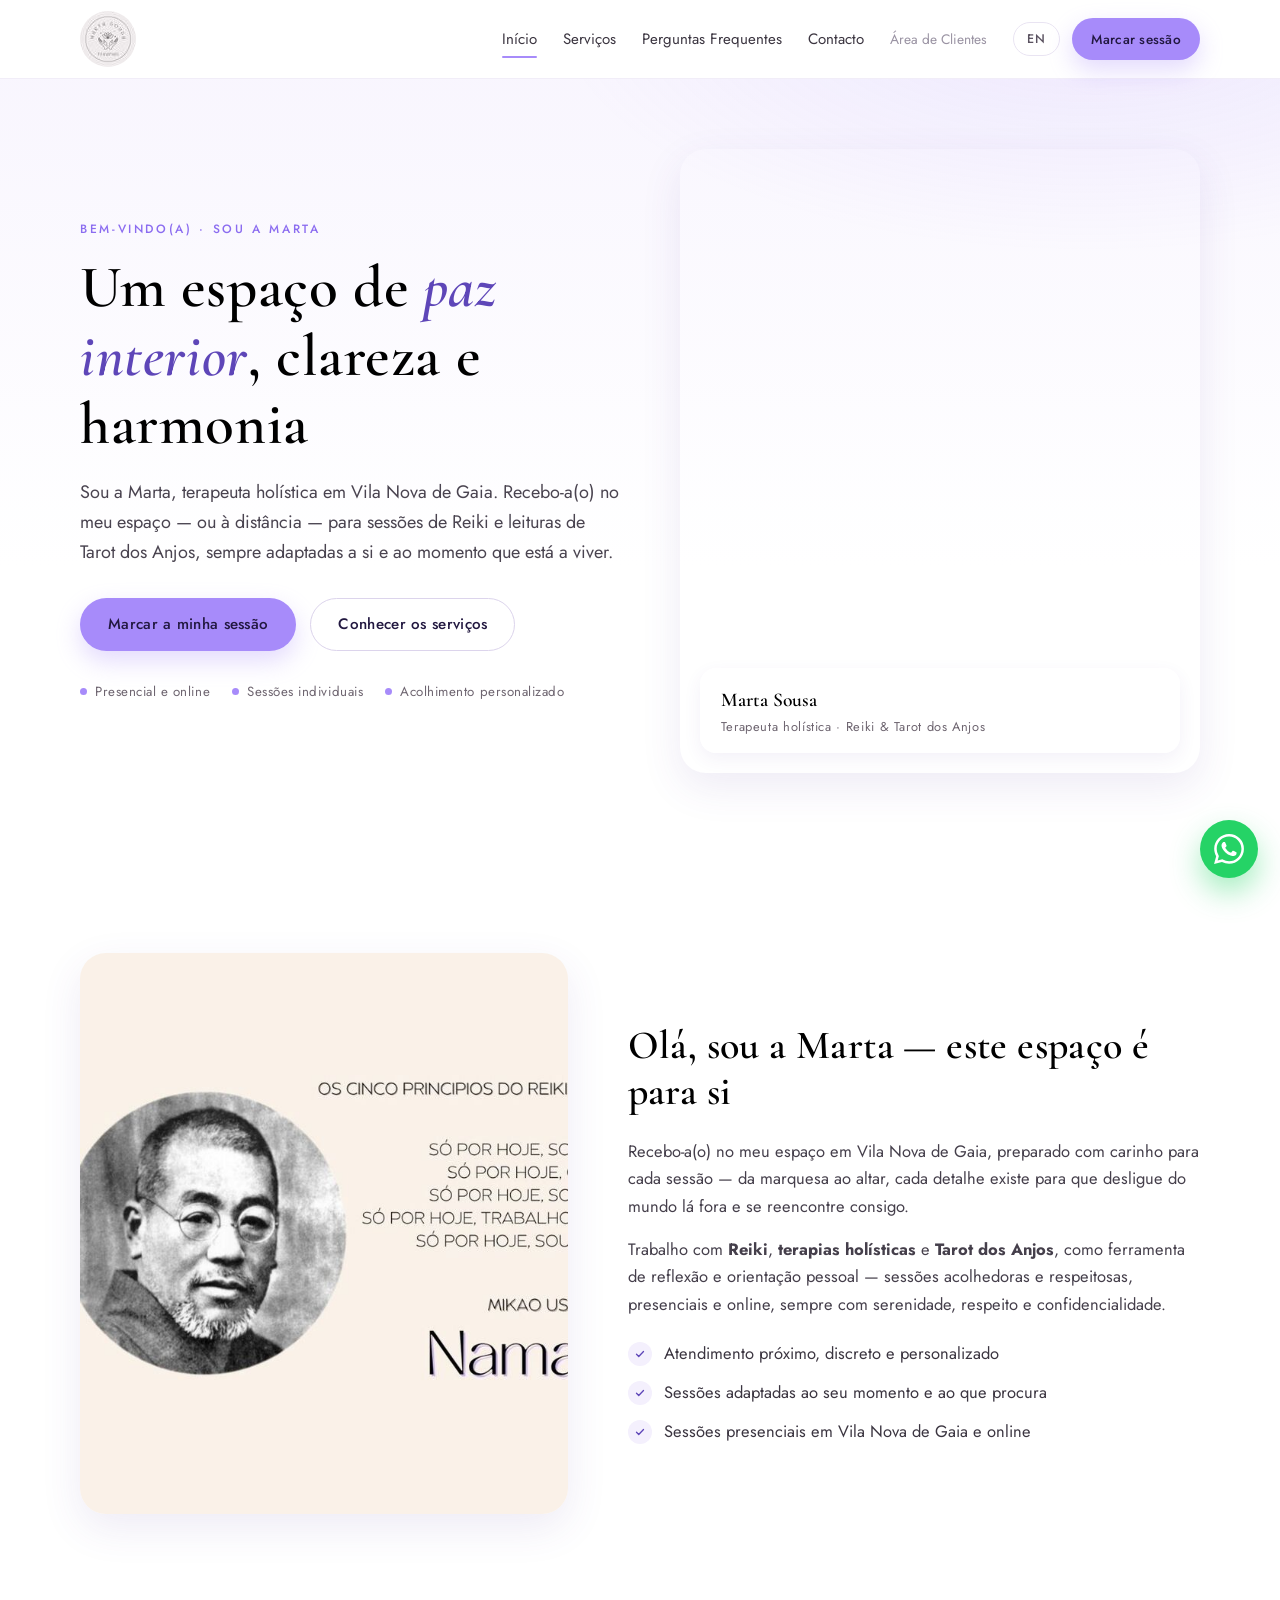
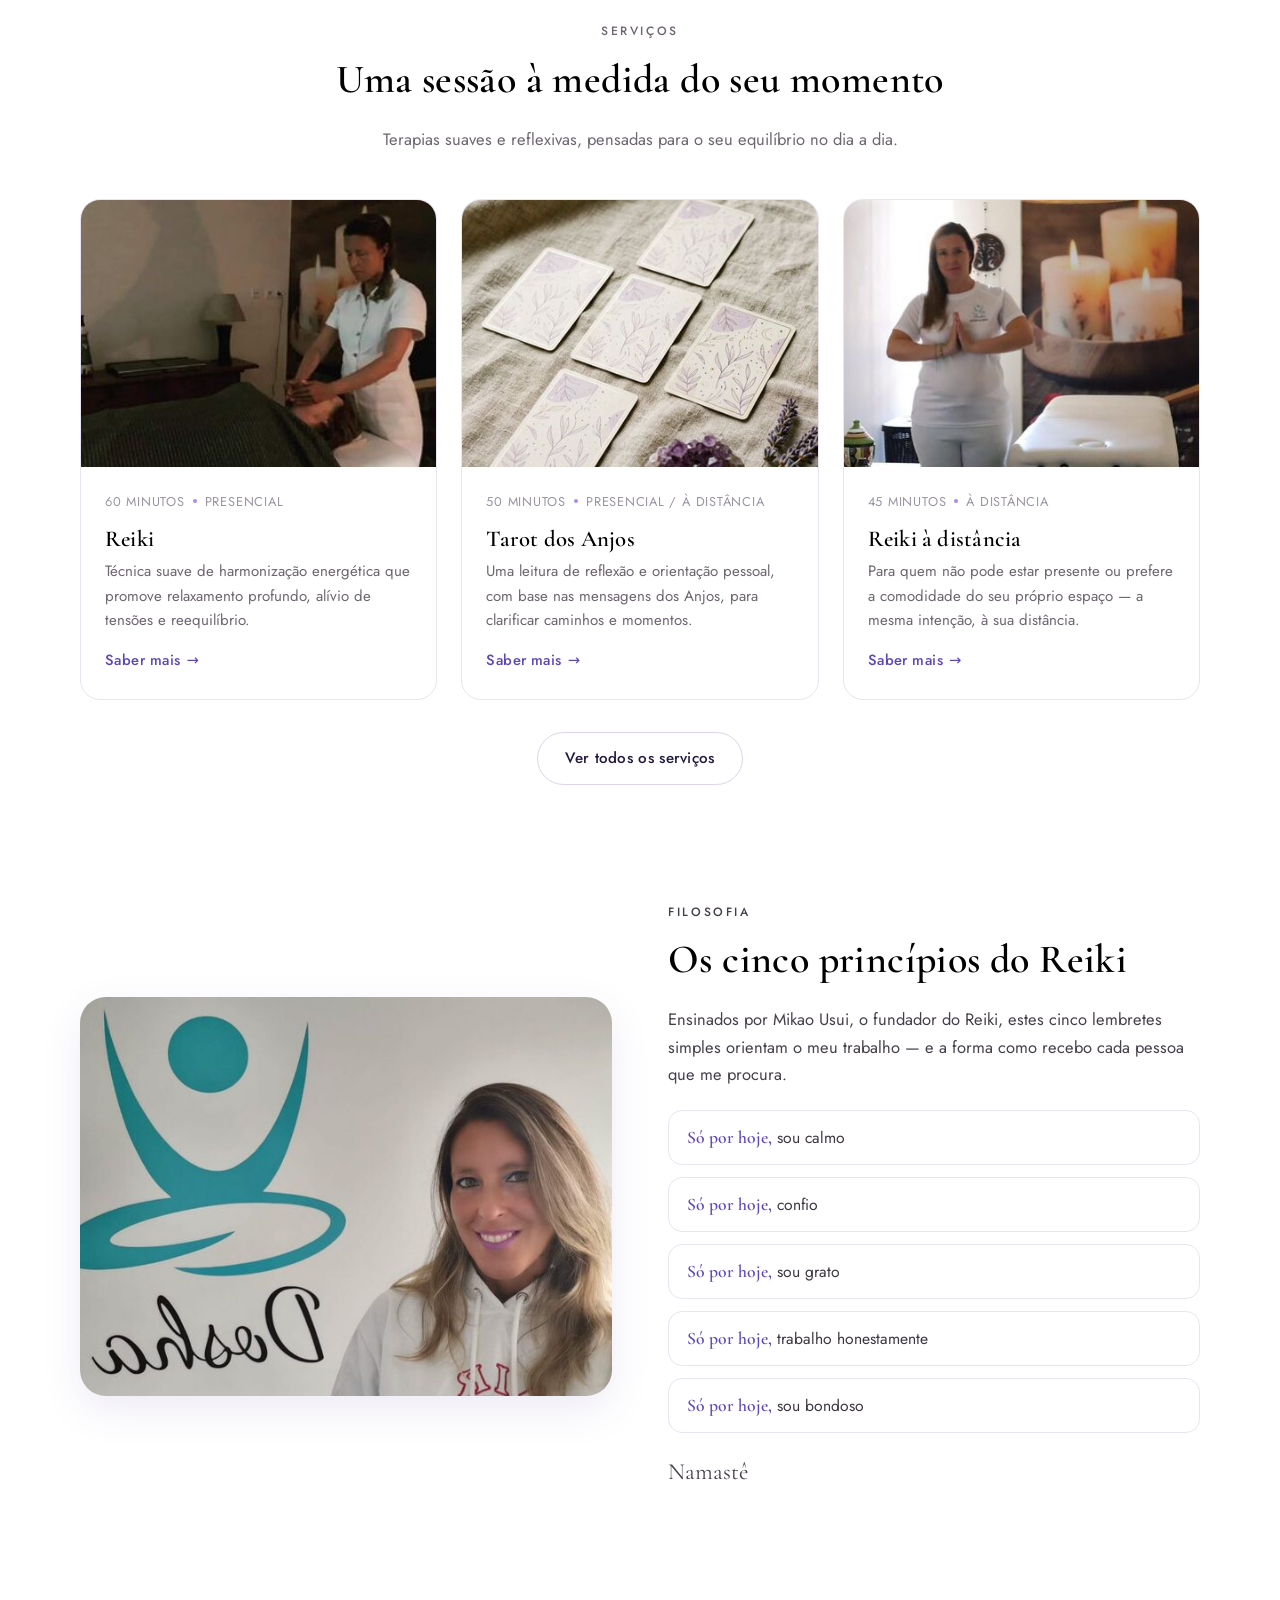
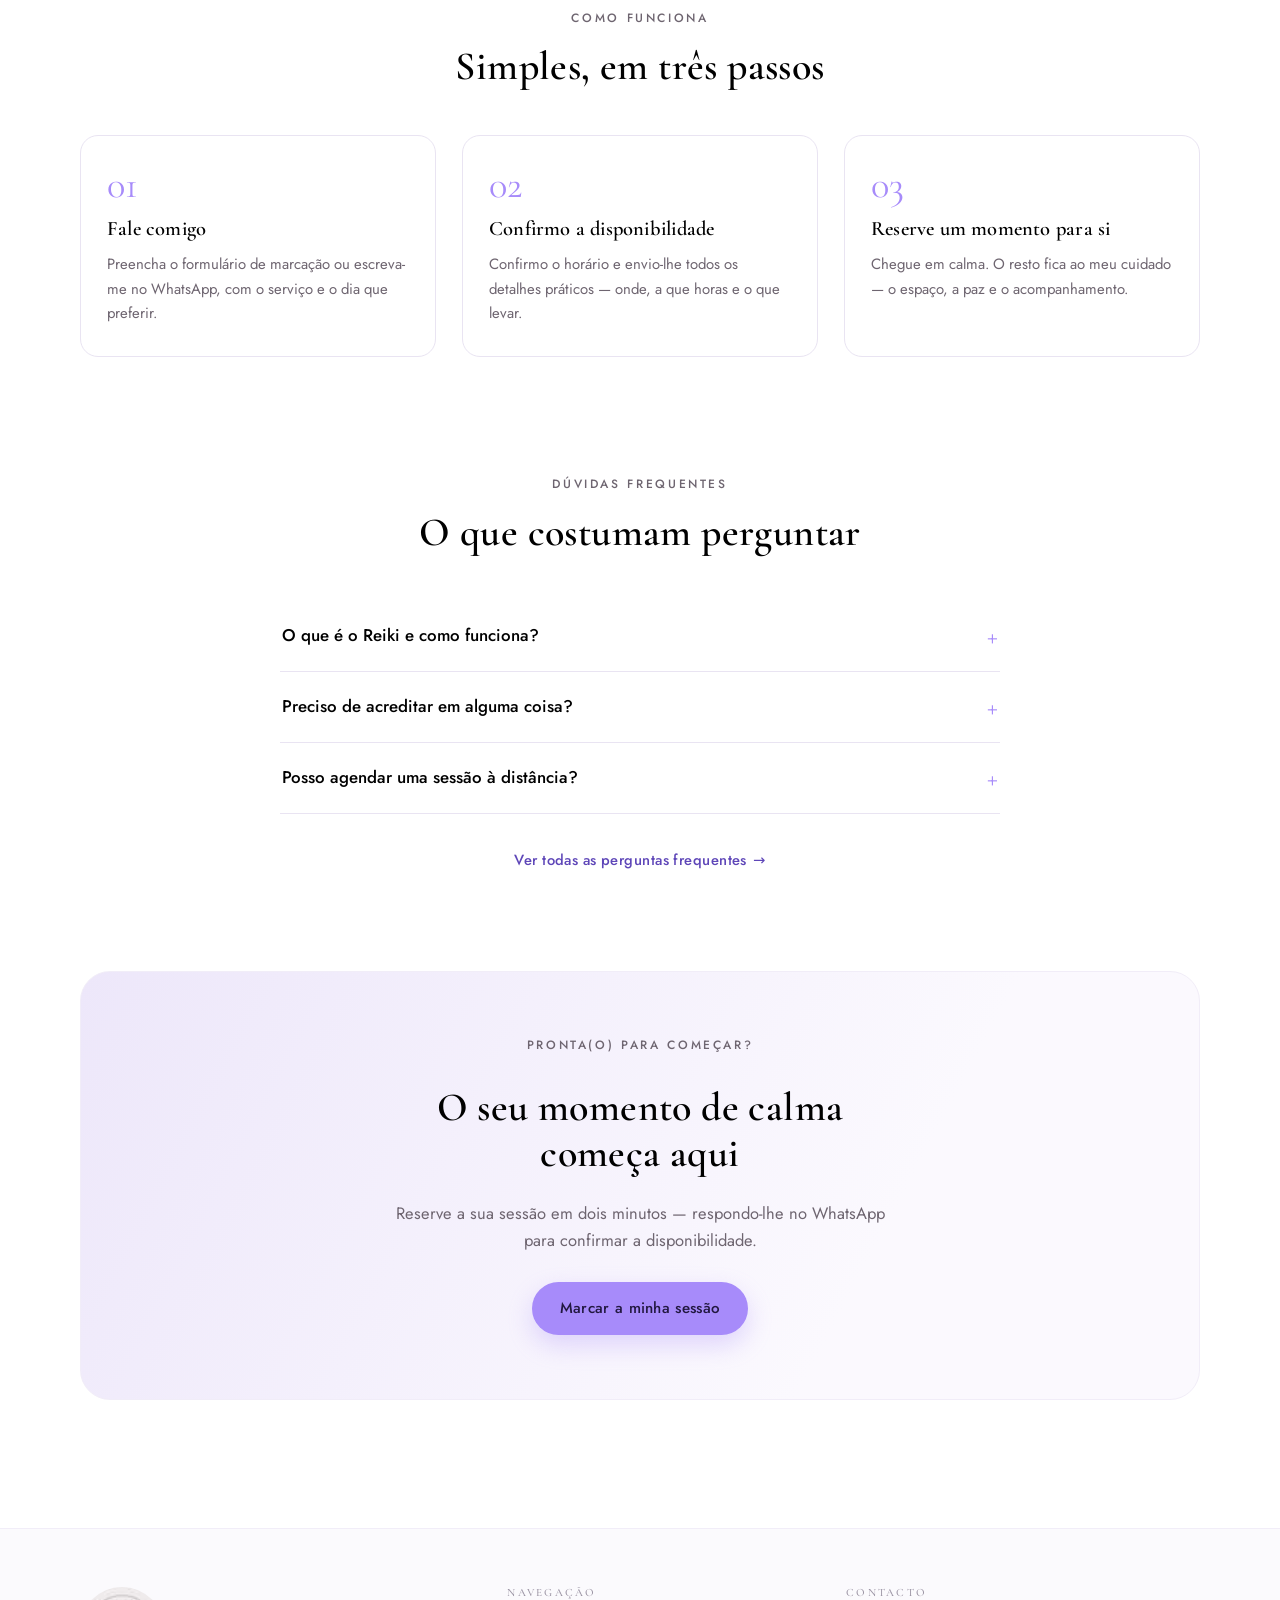
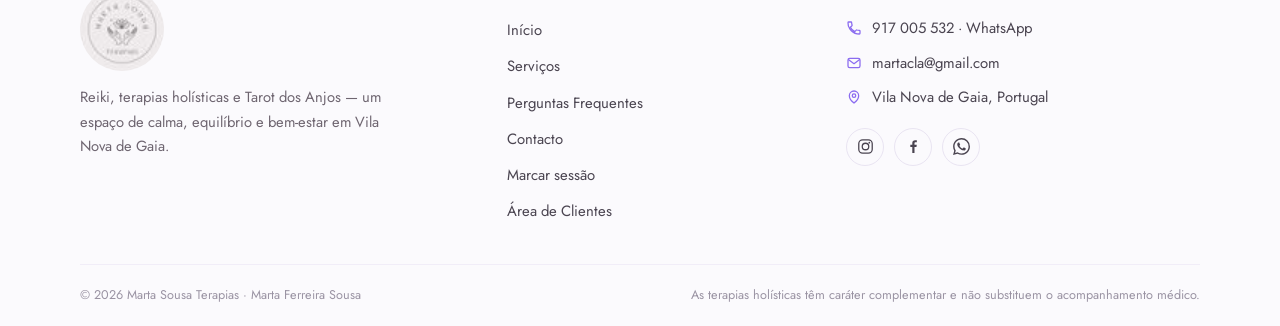
==== commit 24d9e2e3: "Remove the homepage space gallery The "O meu cantinho de calma" photo section is no longer shown on " ====
--- a/index.html
+++ b/index.html
@@ -189,25 +189,6 @@
       </div>
     </section>
 
-    <!-- ======= GALERIA ======= -->
-    <section class="section section--30">
-      <div class="container">
-        <div class="section-head center reveal">
-          <p class="eyebrow">O espaço e as sessões</p>
-          <h2>O meu cantinho de calma</h2>
-          <p>Fotografias reais do espaço onde a(o) vou receber — luz suave, serenidade e tudo preparado para desligar do mundo exterior.</p>
-        </div>
-        <div class="gallery">
-          <figure class="reveal"><img src="images/marta-reiki-retrato.jpg" srcset="images/marta-reiki-retrato-400.jpg 400w, images/marta-reiki-retrato.jpg 691w" sizes="(max-width: 560px) calc(100vw - 48px), (max-width: 980px) calc((100vw - 66px) / 2), 361px" alt="A Marta a aplicar Reiki a uma cliente" width="691" height="864" loading="lazy" decoding="async"><figcaption>Sessões de Reiki</figcaption></figure>
-          <figure class="reveal"><img src="images/g2.jpg" srcset="images/g2-400.jpg 400w, images/g2-720.jpg 720w, images/g2.jpg 768w" sizes="(max-width: 560px) calc(100vw - 48px), (max-width: 980px) calc((100vw - 66px) / 2), 361px" alt="Tarot dos Anjos" width="768" height="1376" loading="lazy" decoding="async"><figcaption>Tarot dos Anjos</figcaption></figure>
-          <figure class="reveal"><img src="images/marta-espaco-retrato.jpg" srcset="images/marta-espaco-retrato-400.jpg 400w, images/marta-espaco-retrato.jpg 720w" sizes="(max-width: 560px) calc(100vw - 48px), (max-width: 980px) calc((100vw - 66px) / 2), 361px" alt="A Marta no seu espaço de terapias, junto à marquesa" width="720" height="900" loading="lazy" decoding="async"><figcaption>O espaço, preparado para si</figcaption></figure>
-          <figure class="reveal"><img class="img-crop-left" src="images/marta-dosha.jpg" srcset="images/marta-dosha-480.jpg 480w, images/marta-dosha-720.jpg 720w, images/marta-dosha.jpg 900w" sizes="(max-width: 560px) calc(100vw - 48px), (max-width: 980px) calc((100vw - 66px) / 2), 361px" alt="A Marta sorri junto ao símbolo do seu espaço" width="900" height="898" loading="lazy" decoding="async"><figcaption>Seja bem-vinda(o)</figcaption></figure>
-          <figure class="reveal"><img src="images/g4.jpg" srcset="images/g4-400.jpg 400w, images/g4-720.jpg 720w, images/g4.jpg 768w" sizes="(max-width: 560px) calc(100vw - 48px), (max-width: 980px) calc((100vw - 66px) / 2), 361px" alt="Óleos essenciais e velas" width="768" height="1376" loading="lazy" decoding="async"><figcaption>Detalhes que acalmam</figcaption></figure>
-          <figure class="reveal"><img src="images/g5.jpg" srcset="images/g5-400.jpg 400w, images/g5-720.jpg 720w, images/g5.jpg 768w" sizes="(max-width: 560px) calc(100vw - 48px), (max-width: 980px) calc((100vw - 66px) / 2), 361px" alt="Toalhas e lavanda" width="768" height="1376" loading="lazy" decoding="async"><figcaption>Sempre tudo preparado</figcaption></figure>
-        </div>
-      </div>
-    </section>
-
     <!-- ======= FAQ TEASER ======= -->
     <section class="section section--30">
       <div class="container">
--- a/css/style.css
+++ b/css/style.css
@@ -84,7 +84,6 @@
 .cta-line{text-align:center;margin:32px 0 0}
 .legal-note{text-align:center;margin:44px 0 0}
 .table-scroll{overflow-x:auto}
-.img-crop-left{object-position:20% center}
 .img-crop-right{object-position:70% center}
 
 /* ---------- botões ---------- */
@@ -389,21 +388,6 @@
 .side-list li{display:flex;gap:10px}
 .side-list li::before{content:"—";color:var(--lilac)}
 
-/* ---------- galeria ---------- */
-.gallery{display:grid;grid-template-columns:repeat(3,1fr);gap:18px}
-.gallery figure{position:relative;margin:0;border-radius:20px;overflow:hidden}
-.gallery img{width:100%;aspect-ratio:4/5;object-fit:cover;transition:transform .6s ease}
-.gallery figure:hover img{transform:scale(1.05)}
-.gallery figcaption{
-  position:absolute;inset:auto 0 0 0;padding:34px 18px 14px;
-  background:linear-gradient(180deg,transparent,rgba(20,14,34,.55));
-  color:#fff;font-size:.85rem;letter-spacing:.05em;opacity:0;transition:opacity .35s;
-}
-.gallery figure:hover figcaption{opacity:1}
-@media (hover:none){
-  .gallery figcaption{opacity:1}
-}
-
 /* ---------- área de clientes ---------- */
 .ca-gate{max-width:470px;margin:44px auto 0;text-align:center}
 .ca-gate .form-card{text-align:center}
@@ -508,7 +492,6 @@
   .hero-media > img{aspect-ratio:16/10}
   .about-media img{aspect-ratio:16/11}
   .svc-grid,.steps{grid-template-columns:1fr 1fr}
-  .gallery{grid-template-columns:1fr 1fr}
   .footer-grid{grid-template-columns:1fr 1fr}
   .booking-side{position:static}
   .hero{padding:52px 0 66px}
@@ -530,7 +513,7 @@
   .form-card{padding:26px 22px}
 }
 @media (max-width:560px){
-  .svc-grid,.steps,.gallery{grid-template-columns:1fr}
+  .svc-grid,.steps{grid-template-columns:1fr}
   .footer-grid{grid-template-columns:1fr;gap:34px}
   .cta-band{padding:48px 26px}
   h1{font-size:2.3rem}
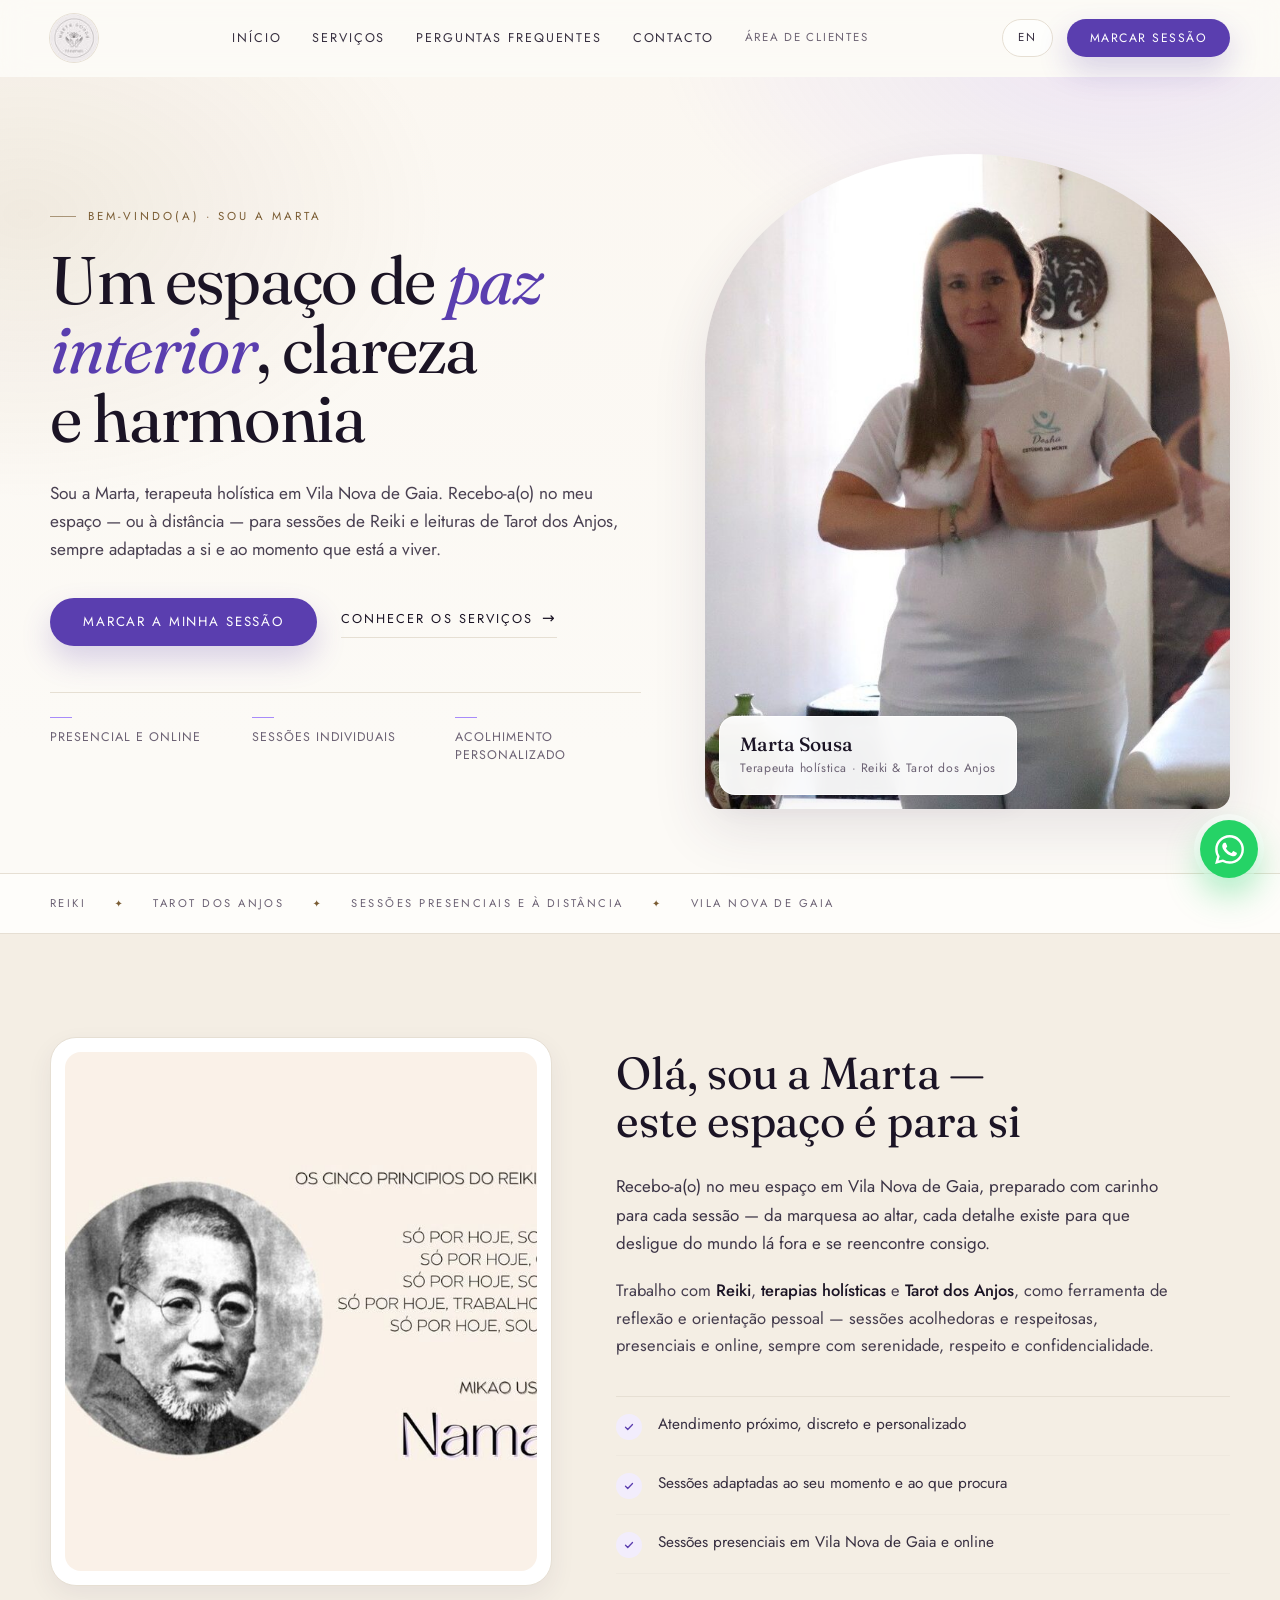
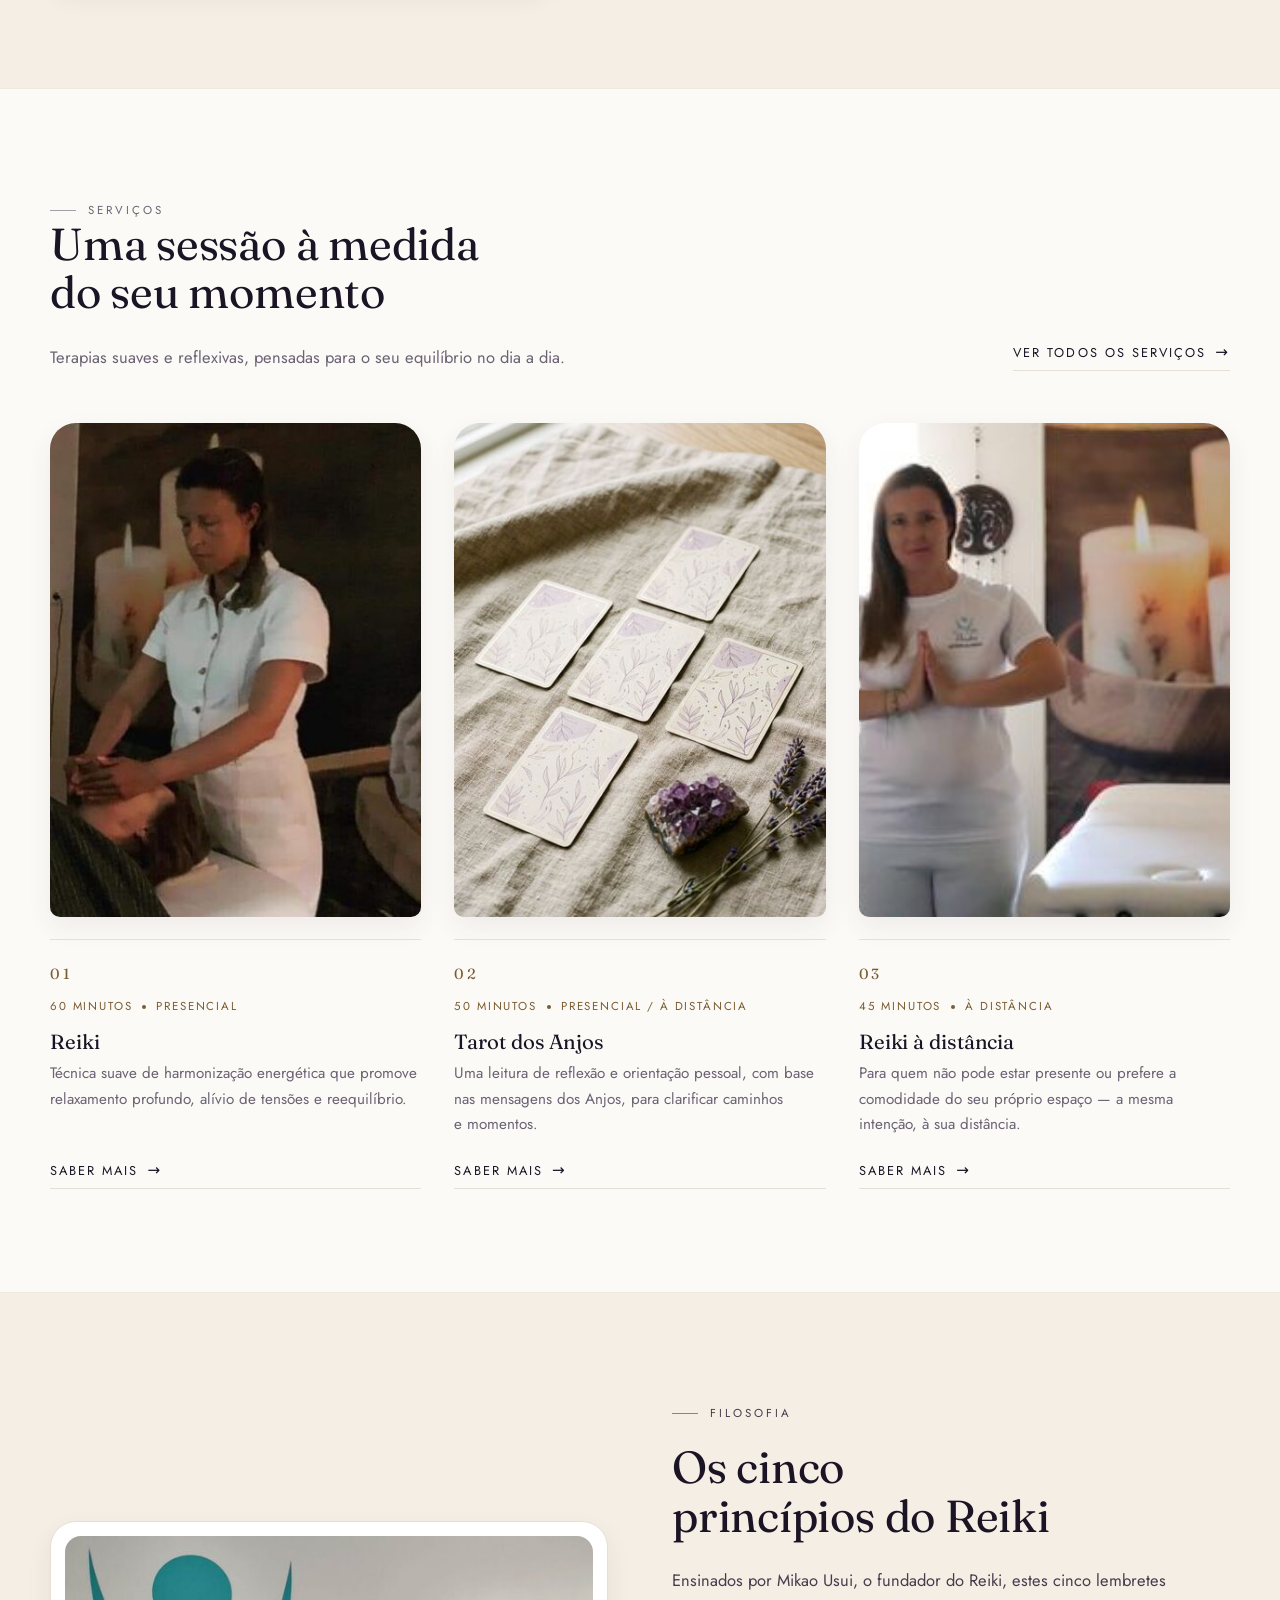
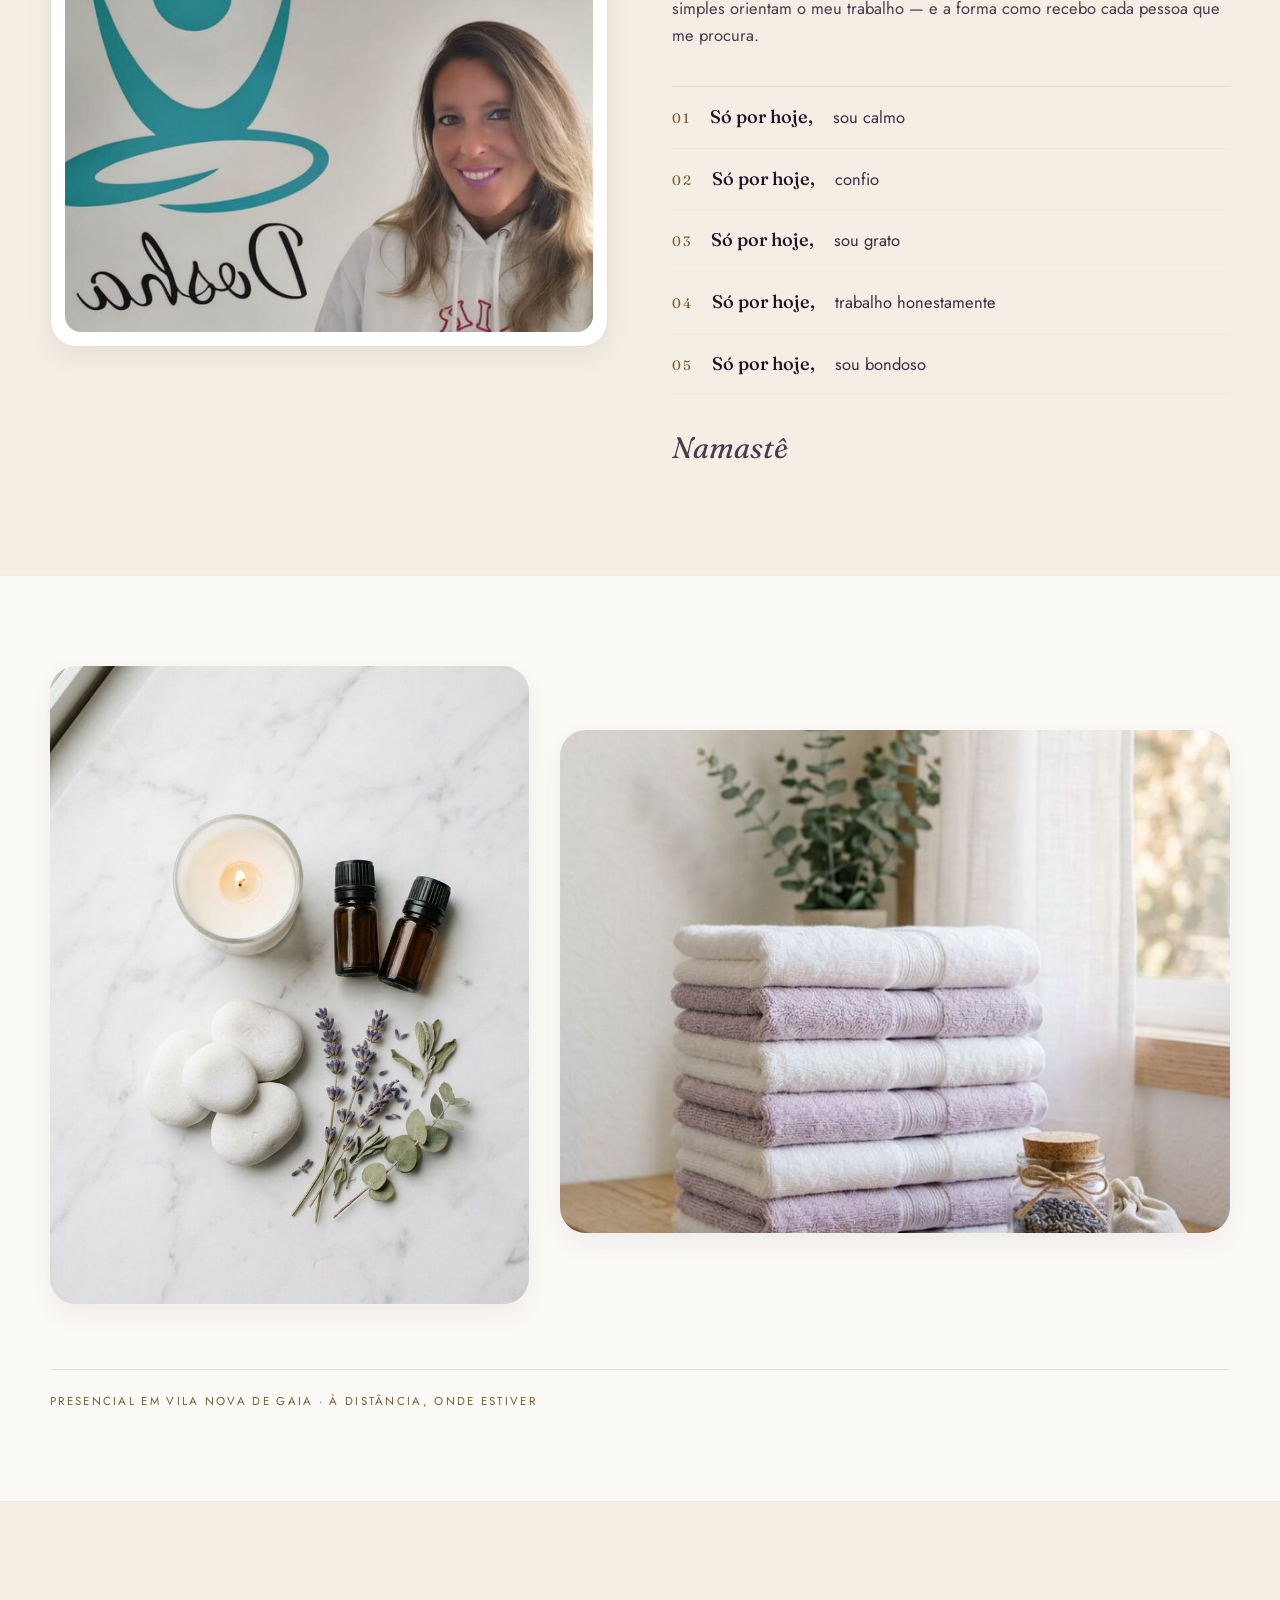
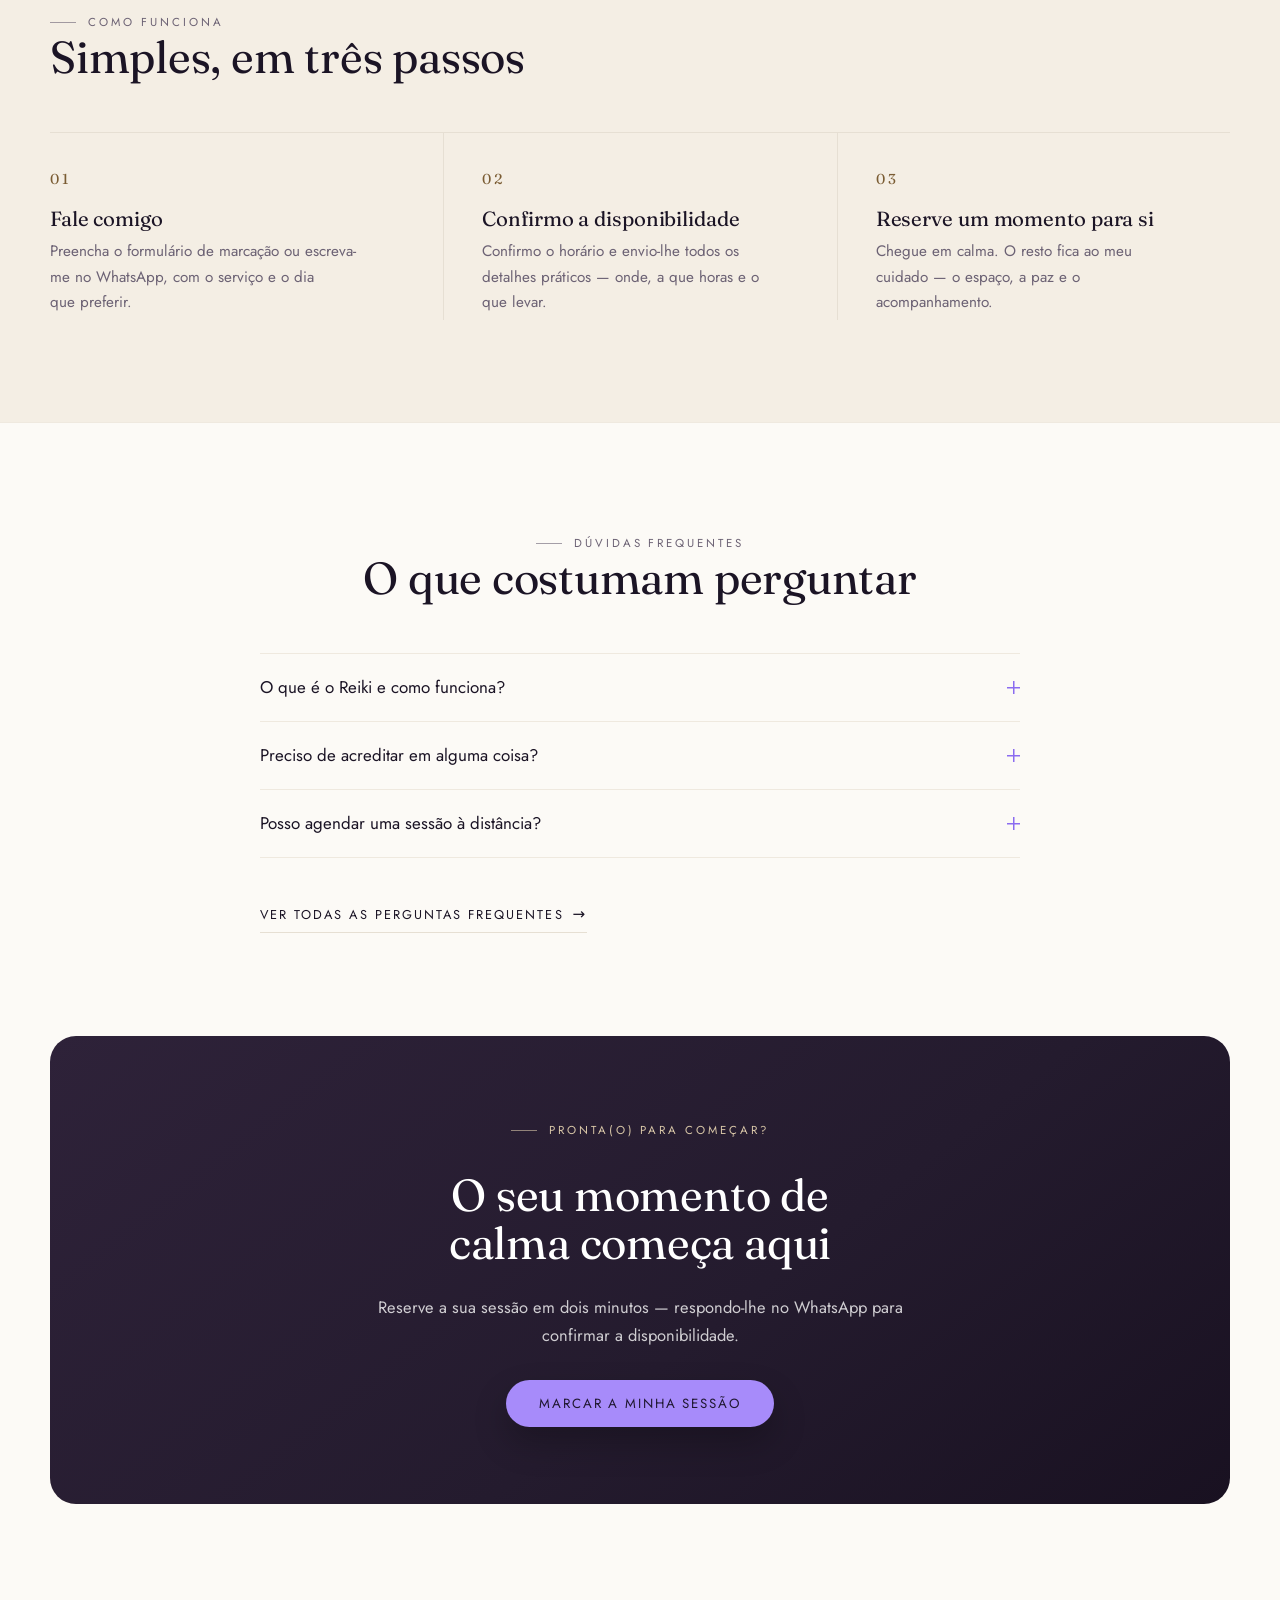
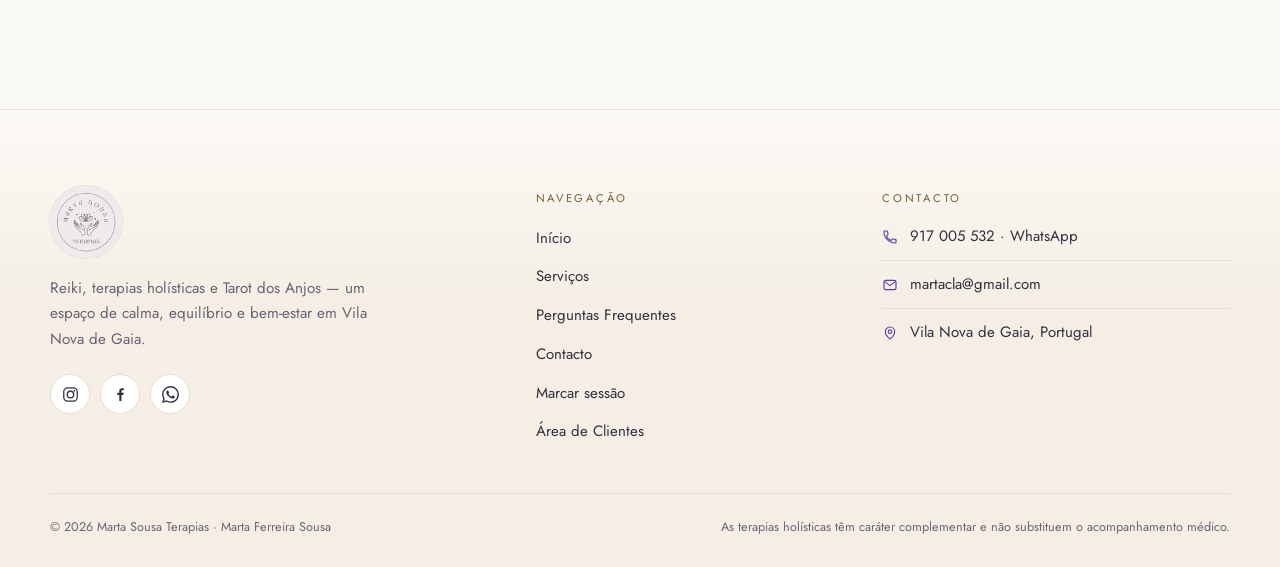
==== commit c5df5cff: "Design overhaul: editorial layout, new type system and section rhythm - css/style.css reescrito: fun" ====
--- a/index.html
+++ b/index.html
@@ -14,7 +14,7 @@
   <meta property="og:locale" content="pt_PT">
   <link rel="preconnect" href="https://fonts.googleapis.com">
   <link rel="preconnect" href="https://fonts.gstatic.com" crossorigin>
-  <link href="https://fonts.googleapis.com/css2?family=Cormorant+Garamond:ital,wght@0,500;0,600;1,500&family=Jost:wght@300;400;500&display=swap" rel="stylesheet">
+  <link href="https://fonts.googleapis.com/css2?family=Fraunces:ital,opsz,wght@0,9..144,100..900;1,9..144,100..900&family=Jost:wght@300;400;500&display=swap" rel="stylesheet">
   <link rel="stylesheet" href="css/style.css">
   <script type="application/ld+json">
   {
@@ -35,14 +35,15 @@
   <header class="site-header">
     <div class="container header-inner">
       <a class="brand" href="index.html" aria-label="Marta Sousa Terapias — Página inicial">
-        <img class="brand-mark" src="images/logo.jpeg" srcset="images/logo-56.jpg 56w, images/logo-112.jpg 112w, images/logo-168.jpg 168w" sizes="56px" alt="Marta Sousa Terapias" width="56" height="56" decoding="async">
+        <img class="brand-mark" src="images/logo.jpeg" srcset="images/logo-56.jpg 56w, images/logo-112.jpg 112w, images/logo-168.jpg 168w" sizes="48px" alt="Marta Sousa Terapias" width="56" height="56" decoding="async">
       </a>
       <nav class="main-nav" id="mainNav" aria-label="Navegação principal">
-        <a href="index.html" class="active">Início</a>
+        <a href="index.html">Início</a>
         <a href="servicos.html">Serviços</a>
         <a href="faq.html">Perguntas Frequentes</a>
         <a href="contacto.html">Contacto</a>
         <a href="area-clientes.html" class="nav-soft">Área de Clientes</a>
+        <a class="lang-mobile" href="en/index.html" title="View English version">EN</a>
       </nav>
       <div class="header-actions">
         <a class="lang" href="en/index.html" title="View English version">EN</a>
@@ -62,7 +63,7 @@
           <p class="lead">Sou a Marta, terapeuta holística em Vila Nova de Gaia. Recebo-a(o) no meu espaço — ou à distância — para sessões de Reiki e leituras de Tarot dos Anjos, sempre adaptadas a si e ao momento que está a viver.</p>
           <div class="hero-cta">
             <a class="btn btn-primary" href="marcacao.html">Marcar a minha sessão</a>
-            <a class="btn btn-ghost" href="servicos.html">Conhecer os serviços</a>
+            <a class="more-link" href="servicos.html">Conhecer os serviços</a>
           </div>
           <ul class="hero-meta">
             <li>Presencial e online</li>
@@ -78,15 +79,19 @@
           </div>
         </div>
       </div>
+      <div class="kw-strip">
+        <div class="container kw-inner"><span>Reiki</span><i aria-hidden="true">✦</i><span>Tarot dos Anjos</span><i aria-hidden="true">✦</i><span>Sessões presenciais e à distância</span><i aria-hidden="true">✦</i><span>Vila Nova de Gaia</span></div>
+      </div>
     </section>
 
     <!-- ======= SOBRE ======= -->
-    <section class="section">
+    <section class="section section--sand">
       <div class="container about-grid">
         <div class="about-media reveal">
-          <img src="images/marta-sobre.jpg" srcset="images/marta-sobre-480.jpg 480w, images/marta-sobre-640.jpg 640w, images/marta-sobre.jpg 783w" sizes="(max-width: 980px) calc(100vw - 48px), 487px" alt="A Marta no seu espaço de terapias, de mãos em oração junto à marquesa" width="783" height="900" loading="lazy" decoding="async">
-        </div>
-        <div class="principios-copy reveal">
+          <img src="images/marta-sobre.jpg" srcset="images/marta-sobre-480.jpg 480w, images/marta-sobre-640.jpg 640w, images/marta-sobre.jpg 783w" sizes="(max-width: 980px) calc(100vw - 48px), 500px" alt="A Marta no seu espaço de terapias, de mãos em oração junto à marquesa" width="783" height="900" loading="lazy" decoding="async">
+        </div>
+        <div class="about-copy reveal">
+          
           <h2>Olá, sou a Marta — este espaço é para si</h2>
           <p>Recebo-a(o) no meu espaço em Vila Nova de Gaia, preparado com carinho para cada sessão — da marquesa ao altar, cada detalhe existe para que desligue do mundo lá fora e se reencontre consigo.</p>
           <p>Trabalho com <strong>Reiki</strong>, <strong>terapias holísticas</strong> e <strong>Tarot dos Anjos</strong>, como ferramenta de reflexão e orientação pessoal — sessões acolhedoras e respeitosas, presenciais e online, sempre com serenidade, respeito e confidencialidade.</p>
@@ -99,18 +104,22 @@
       </div>
     </section>
 
-    <!-- ======= SERVIÇOS TEASER ======= -->
-    <section class="section section--20">
+    <!-- ======= SERVIÇOS ======= -->
+    <section class="section">
       <div class="container">
-        <div class="section-head center reveal">
-          <p class="eyebrow">Serviços</p>
-          <h2>Uma sessão à medida do seu momento</h2>
-          <p>Terapias suaves e reflexivas, pensadas para o seu equilíbrio no dia a dia.</p>
+        <div class="svc-head">
+          <div class="section-head reveal">
+            <p class="eyebrow">Serviços</p>
+            <h2>Uma sessão à medida do seu momento</h2>
+            <p>Terapias suaves e reflexivas, pensadas para o seu equilíbrio no dia a dia.</p>
+          </div>
+          <a class="more-link reveal" href="servicos.html">Ver todos os serviços</a>
         </div>
         <div class="svc-grid">
           <article class="svc-card reveal">
-            <div class="svc-img"><img src="images/marta-reiki.jpg" srcset="images/marta-reiki-400.jpg 400w, images/marta-reiki-600.jpg 600w, images/marta-reiki-800.jpg 800w, images/marta-reiki.jpg 1200w" sizes="(max-width: 560px) calc(100vw - 48px), (max-width: 980px) calc((100vw - 72px) / 2), 357px" alt="A Marta a aplicar Reiki a uma cliente deitada na marquesa do seu espaço" width="1200" height="676" loading="lazy" decoding="async"></div>
+            <div class="svc-img"><img src="images/marta-reiki-retrato.jpg" srcset="images/marta-reiki-retrato-400.jpg 400w, images/marta-reiki-retrato.jpg 691w" sizes="(max-width: 640px) calc(100vw - 36px), (max-width: 980px) calc((100vw - 76px) / 2), 369px" alt="A Marta a aplicar Reiki a uma cliente deitada na marquesa do seu espaço" width="691" height="864" loading="lazy" decoding="async"></div>
             <div class="svc-body">
+              <span class="svc-index">01</span>
               <div class="svc-meta">60 minutos <span class="dot"></span> Presencial</div>
               <h3>Reiki</h3>
               <p>Técnica suave de harmonização energética que promove relaxamento profundo, alívio de tensões e reequilíbrio.</p>
@@ -118,8 +127,9 @@
             </div>
           </article>
           <article class="svc-card reveal">
-            <div class="svc-img"><img src="images/g2.jpg" srcset="images/g2-400.jpg 400w, images/g2-720.jpg 720w, images/g2.jpg 768w" sizes="(max-width: 560px) calc(100vw - 48px), (max-width: 980px) calc((100vw - 72px) / 2), 357px" alt="Cartas de tarot viradas sobre tecido linho" width="768" height="1376" loading="lazy" decoding="async"></div>
+            <div class="svc-img"><img src="images/g2.jpg" srcset="images/g2-400.jpg 400w, images/g2-720.jpg 720w, images/g2.jpg 768w" sizes="(max-width: 640px) calc(100vw - 36px), (max-width: 980px) calc((100vw - 76px) / 2), 369px" alt="Cartas de tarot viradas sobre tecido linho" width="768" height="1376" loading="lazy" decoding="async"></div>
             <div class="svc-body">
+              <span class="svc-index">02</span>
               <div class="svc-meta">50 minutos <span class="dot"></span> Presencial / à distância</div>
               <h3>Tarot dos Anjos</h3>
               <p>Uma leitura de reflexão e orientação pessoal, com base nas mensagens dos Anjos, para clarificar caminhos e momentos.</p>
@@ -127,8 +137,9 @@
             </div>
           </article>
           <article class="svc-card reveal">
-            <div class="svc-img"><img src="images/marta-altar.jpg" srcset="images/marta-altar-400.jpg 400w, images/marta-altar-600.jpg 600w, images/marta-altar-800.jpg 800w, images/marta-altar.jpg 1200w" sizes="(max-width: 560px) calc(100vw - 48px), (max-width: 980px) calc((100vw - 72px) / 2), 357px" alt="A Marta em oração junto ao altar do seu espaço" width="1200" height="798" loading="lazy" decoding="async"></div>
+            <div class="svc-img"><img src="images/marta-altar.jpg" srcset="images/marta-altar-400.jpg 400w, images/marta-altar-600.jpg 600w, images/marta-altar-800.jpg 800w, images/marta-altar.jpg 1200w" sizes="(max-width: 640px) calc(100vw - 36px), (max-width: 980px) calc((100vw - 76px) / 2), 369px" alt="A Marta em oração junto ao altar do seu espaço" width="1200" height="798" loading="lazy" decoding="async"></div>
             <div class="svc-body">
+              <span class="svc-index">03</span>
               <div class="svc-meta">45 minutos <span class="dot"></span> À distância</div>
               <h3>Reiki à distância</h3>
               <p>Para quem não pode estar presente ou prefere a comodidade do seu próprio espaço — a mesma intenção, à sua distância.</p>
@@ -136,15 +147,14 @@
             </div>
           </article>
         </div>
-        <p class="reveal cta-line"><a class="btn btn-ghost" href="servicos.html">Ver todos os serviços</a></p>
       </div>
     </section>
 
     <!-- ======= PRINCÍPIOS DO REIKI ======= -->
-    <section class="section section--30 principios" id="principios">
+    <section class="section section--sand principios" id="principios">
       <div class="container principios-grid">
         <div class="principios-media reveal">
-          <img src="images/principios-reiki.jpg" srcset="images/principios-reiki-600.jpg 600w, images/principios-reiki-900.jpg 900w, images/principios-reiki.jpg 1200w" sizes="(max-width: 980px) calc(100vw - 48px), 532px" alt="Mikao Usui e os cinco princípios do Reiki para a felicidade" width="1200" height="900" loading="lazy" decoding="async">
+          <img src="images/principios-reiki.jpg" srcset="images/principios-reiki-600.jpg 600w, images/principios-reiki-900.jpg 900w, images/principios-reiki.jpg 1200w" sizes="(max-width: 980px) calc(100vw - 48px), 554px" alt="Mikao Usui e os cinco princípios do Reiki para a felicidade" width="1200" height="900" loading="lazy" decoding="async">
         </div>
         <div class="principios-copy reveal">
           <p class="eyebrow">Filosofia</p>
@@ -162,10 +172,19 @@
       </div>
     </section>
 
+    <!-- ======= AMBIENTE ======= -->
+    <section class="section photo-band">
+      <div class="container band-grid">
+        <figure class="band-a reveal"><img src="images/g4.jpg" srcset="images/g4-400.jpg 400w, images/g4-720.jpg 720w, images/g4.jpg 768w" sizes="(max-width: 980px) calc(100vw - 48px), 640px" alt="Óleos essenciais, uma vela e seixos sobre mármore" width="768" height="1376" loading="lazy" decoding="async"></figure>
+        <figure class="band-b reveal"><img src="images/g5.jpg" srcset="images/g5-400.jpg 400w, images/g5-720.jpg 720w, images/g5.jpg 768w" sizes="(max-width: 980px) calc(100vw - 48px), 640px" alt="Toalhas dobradas, alfazema e eucalipto junto à janela" width="768" height="1376" loading="lazy" decoding="async"></figure>
+        <p class="band-note reveal">Presencial em Vila Nova de Gaia · À distância, onde estiver</p>
+      </div>
+    </section>
+
     <!-- ======= COMO FUNCIONA ======= -->
-    <section class="section section--30">
+    <section class="section section--sand">
       <div class="container">
-        <div class="section-head center reveal">
+        <div class="section-head reveal">
           <p class="eyebrow">Como funciona</p>
           <h2>Simples, em três passos</h2>
         </div>
@@ -189,8 +208,8 @@
       </div>
     </section>
 
-    <!-- ======= FAQ TEASER ======= -->
-    <section class="section section--30">
+    <!-- ======= FAQ ======= -->
+    <section class="section">
       <div class="container">
         <div class="section-head center reveal">
           <p class="eyebrow">Dúvidas frequentes</p>
@@ -235,9 +254,20 @@
       <div class="footer-grid">
         <div>
           <a class="brand" href="index.html" aria-label="Marta Sousa Terapias">
-            <img class="brand-mark" src="images/logo.jpeg" srcset="images/logo-56.jpg 56w, images/logo-112.jpg 112w, images/logo-168.jpg 168w" sizes="56px" alt="Marta Sousa Terapias" width="56" height="56" decoding="async">
+            <img class="brand-mark" src="images/logo.jpeg" srcset="images/logo-56.jpg 56w, images/logo-112.jpg 112w, images/logo-168.jpg 168w" sizes="72px" alt="Marta Sousa Terapias" width="56" height="56" decoding="async">
           </a>
           <p class="f-tag">Reiki, terapias holísticas e Tarot dos Anjos — um espaço de calma, equilíbrio e bem-estar em Vila Nova de Gaia.</p>
+          <div class="footer-social">
+            <a href="https://www.instagram.com/martasousaterapias" target="_blank" rel="noopener" aria-label="Instagram">
+              <svg viewBox="0 0 24 24" fill="none" stroke="currentColor" stroke-width="1.8"><rect x="2.5" y="2.5" width="19" height="19" rx="5.5"/><circle cx="12" cy="12" r="4.6"/><circle cx="17.4" cy="6.6" r="1.2" fill="currentColor" stroke="none"/></svg>
+            </a>
+            <a href="https://www.facebook.com/martasousaterapias" target="_blank" rel="noopener" aria-label="Facebook">
+              <svg viewBox="0 0 24 24" fill="currentColor"><path d="M13.4 21v-8.2h2.8l.4-3.2h-3.2V7.5c0-.9.3-1.5 1.6-1.5h1.7V3.1c-.3 0-1.3-.1-2.4-.1-2.4 0-4 1.4-4 4v2.6H7.5v3.2h2.8V21h3.1z"/></svg>
+            </a>
+            <a data-wa-default href="https://wa.me/351917005532" target="_blank" rel="noopener" aria-label="WhatsApp">
+              <svg viewBox="0 0 24 24" fill="currentColor"><path d="M17.472 14.382c-.297-.149-1.758-.867-2.03-.967-.273-.099-.471-.148-.67.15-.197.297-.767.966-.94 1.164-.173.199-.347.223-.644.075-.297-.15-1.255-.463-2.39-1.475-.883-.788-1.48-1.761-1.653-2.059-.173-.297-.018-.458.13-.606.134-.133.298-.347.446-.52.149-.174.198-.298.298-.497.099-.198.05-.371-.025-.52-.075-.149-.669-1.612-.916-2.207-.242-.579-.487-.5-.669-.51-.173-.008-.371-.01-.57-.01-.198 0-.52.074-.792.372-.272.297-1.04 1.016-1.04 2.479 0 1.462 1.065 2.875 1.213 3.074.149.198 2.096 3.2 5.077 4.487.709.306 1.262.489 1.694.625.712.227 1.36.195 1.871.118.571-.085 1.758-.719 2.006-1.413.248-.694.248-1.289.173-1.413-.074-.124-.272-.198-.57-.347m-5.421 7.403h-.004a9.87 9.87 0 01-5.031-1.378l-.361-.214-3.741.982.998-3.648-.235-.374a9.86 9.86 0 01-1.51-5.26c.001-5.45 4.436-9.884 9.888-9.884 2.64 0 5.122 1.03 6.988 2.898a9.825 9.825 0 012.893 6.994c-.003 5.45-4.437 9.884-9.885 9.884m8.413-18.297A11.815 11.815 0 0012.05 0C5.495 0 .16 5.335.157 11.892c0 2.096.547 4.142 1.588 5.945L.057 24l6.305-1.654a11.882 11.882 0 005.683 1.448h.005c6.554 0 11.89-5.335 11.893-11.893a11.821 11.821 0 00-3.48-8.413z"/></svg>
+            </a>
+          </div>
         </div>
         <div>
           <h4 class="f-h">Navegação</h4>
@@ -266,17 +296,6 @@
               <span>Vila Nova de Gaia, Portugal</span>
             </li>
           </ul>
-          <div class="footer-social">
-            <a href="https://www.instagram.com/martasousaterapias" target="_blank" rel="noopener" aria-label="Instagram">
-              <svg viewBox="0 0 24 24" fill="none" stroke="currentColor" stroke-width="1.8"><rect x="2.5" y="2.5" width="19" height="19" rx="5.5"/><circle cx="12" cy="12" r="4.6"/><circle cx="17.4" cy="6.6" r="1.2" fill="currentColor" stroke="none"/></svg>
-            </a>
-            <a href="https://www.facebook.com/martasousaterapias" target="_blank" rel="noopener" aria-label="Facebook">
-              <svg viewBox="0 0 24 24" fill="currentColor"><path d="M13.4 21v-8.2h2.8l.4-3.2h-3.2V7.5c0-.9.3-1.5 1.6-1.5h1.7V3.1c-.3 0-1.3-.1-2.4-.1-2.4 0-4 1.4-4 4v2.6H7.5v3.2h2.8V21h3.1z"/></svg>
-            </a>
-            <a data-wa-default href="https://wa.me/351917005532" target="_blank" rel="noopener" aria-label="WhatsApp">
-              <svg viewBox="0 0 24 24" fill="currentColor"><path d="M17.472 14.382c-.297-.149-1.758-.867-2.03-.967-.273-.099-.471-.148-.67.15-.197.297-.767.966-.94 1.164-.173.199-.347.223-.644.075-.297-.15-1.255-.463-2.39-1.475-.883-.788-1.48-1.761-1.653-2.059-.173-.297-.018-.458.13-.606.134-.133.298-.347.446-.52.149-.174.198-.298.298-.497.099-.198.05-.371-.025-.52-.075-.149-.669-1.612-.916-2.207-.242-.579-.487-.5-.669-.51-.173-.008-.371-.01-.57-.01-.198 0-.52.074-.792.372-.272.297-1.04 1.016-1.04 2.479 0 1.462 1.065 2.875 1.213 3.074.149.198 2.096 3.2 5.077 4.487.709.306 1.262.489 1.694.625.712.227 1.36.195 1.871.118.571-.085 1.758-.719 2.006-1.413.248-.694.248-1.289.173-1.413-.074-.124-.272-.198-.57-.347m-5.421 7.403h-.004a9.87 9.87 0 01-5.031-1.378l-.361-.214-3.741.982.998-3.648-.235-.374a9.86 9.86 0 01-1.51-5.26c.001-5.45 4.436-9.884 9.888-9.884 2.64 0 5.122 1.03 6.988 2.898a9.825 9.825 0 012.893 6.994c-.003 5.45-4.437 9.884-9.885 9.884m8.413-18.297A11.815 11.815 0 0012.05 0C5.495 0 .16 5.335.157 11.892c0 2.096.547 4.142 1.588 5.945L.057 24l6.305-1.654a11.882 11.882 0 005.683 1.448h.005c6.554 0 11.89-5.335 11.893-11.893a11.821 11.821 0 00-3.48-8.413z"/></svg>
-            </a>
-          </div>
         </div>
       </div>
       <div class="footer-bottom">
@@ -286,8 +305,8 @@
     </div>
   </footer>
 
-  <a class="whats-float" data-wa-default href="https://wa.me/351917005532" target="_blank" rel="noopener" aria-label="Falar no WhatsApp">
-    <svg viewBox="0 0 24 24" fill="currentColor" aria-hidden="true"><path d="M17.472 14.382c-.297-.149-1.758-.867-2.03-.967-.273-.099-.471-.148-.67.15-.197.297-.767.966-.94 1.164-.173.199-.347.223-.644.075-.297-.15-1.255-.463-2.39-1.475-.883-.788-1.48-1.761-1.653-2.059-.173-.297-.018-.458.13-.606.134-.133.298-.347.446-.52.149-.174.198-.298.298-.497.099-.198.05-.371-.025-.52-.075-.149-.669-1.612-.916-2.207-.242-.579-.487-.5-.669-.51-.173-.008-.371-.01-.57-.01-.198 0-.52.074-.792.372-.272.297-1.04 1.016-1.04 2.479 0 1.462 1.065 2.875 1.213 3.074.149.198 2.096 3.2 5.077 4.487.709.306 1.262.489 1.694.625.712.227 1.36.195 1.871.118.571-.085 1.758-.719 2.006-1.413.248-.694.248-1.289.173-1.413-.074-.124-.272-.198-.57-.347m-5.421 7.403h-.004a9.87 9.87 0 01-5.031-1.378l-.361-.214-3.741.982.998-3.648-.235-.374a9.86 9.86 0 01-1.51-5.26c.001-5.45 4.436-9.884 9.888-9.884 2.64 0 5.122 1.03 6.988 2.898a9.825 9.825 0 012.893 6.994c-.003 5.45-4.437 9.884-9.885 9.884m8.413-18.297A11.815 11.815 0 0012.05 0C5.495 0 .16 5.335.157 11.892c0 2.096.547 4.142 1.588 5.945L.057 24l6.305-1.654a11.882 11.882 0 005.683 1.448h.005c6.554 0 11.89-5.335 11.893-11.893a11.821 11.821 0 00-3.48-8.413z"/></svg>
+  <a class="whats-float" data-wa-default href="https://wa.me/351917005532" target="_blank" rel="noopener" aria-label="WhatsApp">
+    <svg viewBox="0 0 24 24" fill="currentColor"><path d="M17.472 14.382c-.297-.149-1.758-.867-2.03-.967-.273-.099-.471-.148-.67.15-.197.297-.767.966-.94 1.164-.173.199-.347.223-.644.075-.297-.15-1.255-.463-2.39-1.475-.883-.788-1.48-1.761-1.653-2.059-.173-.297-.018-.458.13-.606.134-.133.298-.347.446-.52.149-.174.198-.298.298-.497.099-.198.05-.371-.025-.52-.075-.149-.669-1.612-.916-2.207-.242-.579-.487-.5-.669-.51-.173-.008-.371-.01-.57-.01-.198 0-.52.074-.792.372-.272.297-1.04 1.016-1.04 2.479 0 1.462 1.065 2.875 1.213 3.074.149.198 2.096 3.2 5.077 4.487.709.306 1.262.489 1.694.625.712.227 1.36.195 1.871.118.571-.085 1.758-.719 2.006-1.413.248-.694.248-1.289.173-1.413-.074-.124-.272-.198-.57-.347m-5.421 7.403h-.004a9.87 9.87 0 01-5.031-1.378l-.361-.214-3.741.982.998-3.648-.235-.374a9.86 9.86 0 01-1.51-5.26c.001-5.45 4.436-9.884 9.888-9.884 2.64 0 5.122 1.03 6.988 2.898a9.825 9.825 0 012.893 6.994c-.003 5.45-4.437 9.884-9.885 9.884m8.413-18.297A11.815 11.815 0 0012.05 0C5.495 0 .16 5.335.157 11.892c0 2.096.547 4.142 1.588 5.945L.057 24l6.305-1.654a11.882 11.882 0 005.683 1.448h.005c6.554 0 11.89-5.335 11.893-11.893a11.821 11.821 0 00-3.48-8.413z"/></svg>
   </a>
 
   <script src="js/config.js"></script>
--- a/css/style.css
+++ b/css/style.css
@@ -1,520 +1,773 @@
 /* ============================================================
    Marta Sousa Terapias — style.css
-   Paleta: branco #FFFFFF · lilás #A78BFA · negro
-   Personalidade: clara, minimalista, elegante, acolhedora
+   Direção de arte: "editorial calmo"
+   Paleta: papel quente #FCFAF6 · areia #F4EEE4 · lilás #A78BFA ·
+           terroso #7A5C33 · ameixa #241B2E
+   Personalidade: calma, serena, artesanal — com hierarquia
+   tipográfica forte (serifa de display + sans geométrica).
    ============================================================ */
 
 :root{
-  --bg:#FFFFFF;
-  --ink:#000000;
-  --text:#191512;
-  --muted:#6E6570;
-  --faint:#9A93A3;
+  /* ---------- superfícies ---------- */
+  --paper:#FCFAF6;
+  --surface:#FFFFFF;
+  --sand:#F4EEE4;
+  --sand-deep:#EAE1D3;
+
+  /* ---------- tinta ---------- */
+  --ink:#1B1425;
+  --text:#372F40;
+  --muted:#6C6274;
+  --faint:#6E6474;
+
+  /* ---------- acentos ---------- */
   --lilac:#A78BFA;
   --lilac-strong:#8B6CF0;
-  --lilac-deep:#5E46B8;
-  --lilac-soft:#F4F0FD;
-  --lilac-soft-2:#EDE7FA;
-  --line:#E9E4F2;
-  --line-soft:#F1EDF8;
-  --card:#FFFFFF;
-  --radius:18px;
+  --lilac-deep:#5A3EAF;
+  --lilac-soft:#F2EDFC;
+  --earth:#7A5C33;
+  --earth-soft:#E6DAC6;
+  --plum:#241B2E;
+  --plum-2:#2E2239;
+
+  /* ---------- linhas ---------- */
+  --line:#E6DFD3;
+  --line-soft:#EFE9DF;
+
+  /* ---------- formas ---------- */
+  --radius-sm:10px;
+  --radius:16px;
   --radius-lg:26px;
-  --shadow:0 14px 40px rgba(84,60,160,.10);
-  --shadow-sm:0 6px 18px rgba(84,60,160,.07);
-  --font-head:"Cormorant Garamond","Georgia","Times New Roman",serif;
+  --arch:50% 50% var(--radius) var(--radius) / 32% 32% var(--radius) var(--radius);
+
+  --shadow:0 22px 55px rgba(60,42,80,.11);
+  --shadow-sm:0 10px 26px rgba(60,42,80,.07);
+
+  --font-display:"Fraunces","Cormorant Garamond",Georgia,"Times New Roman",serif;
   --font-body:"Jost","Avenir Next","Segoe UI",system-ui,-apple-system,sans-serif;
   --wa:#25D366;
+
+  --header-h:76px;
+  --container:1180px;
 }
 
 *,*::before,*::after{box-sizing:border-box}
-html{scroll-behavior:smooth}
+html{
+  scroll-behavior:smooth;
+  scroll-padding-top:calc(var(--header-h) + 16px);
+  -webkit-text-size-adjust:100%;
+}
 body{
   margin:0;
-  background:var(--bg);
+  background:var(--paper);
   color:var(--text);
   font-family:var(--font-body);
   font-size:16.5px;
-  line-height:1.65;
+  line-height:1.68;
   font-weight:400;
   -webkit-font-smoothing:antialiased;
+  text-rendering:optimizeLegibility;
 }
 /* Imagens fluidas por omissão. `height:auto` preserva a proporção
    quando width/height vêm declarados no HTML (evita layout shift). */
 img{max-width:100%;height:auto;display:block}
-a{color:var(--lilac-deep);text-decoration:none}
+a{color:var(--lilac-deep);text-decoration:none;transition:color .25s ease}
 a:hover{color:var(--lilac-strong)}
+:focus-visible{outline:2px solid var(--lilac-strong);outline-offset:3px;border-radius:4px}
+
+/* ---------- tipografia ---------- */
 h1,h2,h3,h4{
-  font-family:var(--font-head);
+  font-family:var(--font-display);
   color:var(--ink);
-  line-height:1.15;
-  font-weight:600;
+  font-weight:400;
+  line-height:1.08;
   margin:0 0 .6em;
-  letter-spacing:.01em;
-}
-h1{font-size:clamp(2.5rem,5vw,3.7rem)}
-h2{font-size:clamp(1.9rem,3.4vw,2.5rem)}
-h3{font-size:1.35rem}
-p{margin:0 0 1em}
+  letter-spacing:-.005em;
+  text-wrap:balance;
+}
+h1{font-size:clamp(2.6rem,5.4vw,4.2rem);letter-spacing:-.02em;line-height:1.02}
+h2{font-size:clamp(1.95rem,3.5vw,2.95rem)}
+h3{font-size:clamp(1.25rem,1.6vw,1.45rem);line-height:1.15}
+h4{font-size:1.1rem}
+p{margin:0 0 1.15em;text-wrap:pretty}
+p:last-child{margin-bottom:0}
 em{font-style:italic;color:var(--lilac-deep)}
-.container{width:min(1120px,100% - 48px);margin-inline:auto}
-
-/* ---------- micro ---------- */
-.eyebrow{
-  font-size:.75rem;
-  letter-spacing:.22em;
-  text-transform:uppercase;
-  color:var(--lilac-strong);
-  font-weight:500;
-  margin:0 0 14px;
-}
-.lead{font-size:1.13rem;color:#4A4450;max-width:60ch}
-.section{padding:88px 0}
-.section--10{padding-top:10px}
-.section--20{padding-top:20px}
-.section--30{padding-top:30px}
-.section--40{padding-top:40px}
-.section-head{max-width:640px;margin-bottom:46px}
-.section-head.center{margin-inline:auto;text-align:center}
-.section-head p{color:var(--muted)}
+strong{font-weight:500;color:var(--ink)}
+.container{width:min(var(--container),100% - 48px);margin-inline:auto}
+.lead{font-size:clamp(1.05rem,1.35vw,1.19rem);color:#4A4152;max-width:58ch;line-height:1.62}
 .muted{color:var(--muted)}
 .small{font-size:.85rem}
 .text-center{text-align:center}
-/* linha de ligação CTA no centro de uma secção */
-.cta-line{text-align:center;margin:32px 0 0}
-.legal-note{text-align:center;margin:44px 0 0}
+
+/* ---------- micro-componentes ---------- */
+.eyebrow{
+  display:inline-flex;align-items:center;gap:12px;
+  font-size:.72rem;letter-spacing:.26em;text-transform:uppercase;
+  color:var(--earth);font-weight:400;margin:0 0 20px;
+}
+.eyebrow::before{content:"";width:26px;height:1px;background:currentColor;opacity:.6;flex:none}
+.section{padding:clamp(64px,8vw,112px) 0}
+.section--10{padding-top:0}
+.section--20{padding-top:24px}
+.section--30{padding-top:34px}
+.section--40{padding-top:44px}
+.section--sand{background:var(--sand);border-block:1px solid var(--line-soft)}
+.section--sand + .section--sand{border-top:0}
+.hero + .section--sand{border-top:0}
+.section-head{max-width:660px;margin-bottom:clamp(34px,4vw,52px)}
+.section-head.center{margin-inline:auto;text-align:center}
+.section-head p{color:var(--muted);margin-bottom:0}
+.section-head h2 + p{margin-top:14px}
+.cta-line{margin:clamp(28px,3.4vw,42px) 0 0}
+.legal-note{text-align:center;margin:clamp(32px,4vw,52px) 0 0}
 .table-scroll{overflow-x:auto}
-.img-crop-right{object-position:70% center}
-
-/* ---------- botões ---------- */
+
+/* ---------- botões e ligações ---------- */
 .btn{
-  display:inline-flex;align-items:center;justify-content:center;gap:9px;
-  padding:13px 27px;border-radius:999px;border:1px solid transparent;
-  font-family:var(--font-body);font-size:.95rem;font-weight:500;letter-spacing:.02em;
-  cursor:pointer;transition:all .25s ease;white-space:nowrap;
-}
-.btn-primary{background:var(--lilac);color:#221840;box-shadow:0 10px 24px rgba(167,139,250,.32)}
-.btn-primary:hover{background:var(--lilac-strong);color:#fff;transform:translateY(-1px)}
-.btn-ghost{background:#fff;border-color:#DCD4EC;color:#221840}
-.btn-ghost:hover{border-color:var(--lilac);background:var(--lilac-soft)}
-.btn-sm{padding:9px 18px;font-size:.85rem}
+  display:inline-flex;align-items:center;justify-content:center;gap:10px;
+  padding:16px 32px;border-radius:999px;border:1px solid transparent;
+  font-family:var(--font-body);font-size:.83rem;font-weight:400;
+  letter-spacing:.14em;text-transform:uppercase;line-height:1;
+  cursor:pointer;transition:background .3s ease,color .3s ease,border-color .3s ease,transform .3s ease,box-shadow .3s ease;
+  white-space:nowrap;
+}
+.btn-primary{background:var(--lilac-deep);color:#fff;box-shadow:0 14px 30px rgba(90,62,175,.22)}
+.btn-primary:hover{background:#472F8F;color:#fff;transform:translateY(-2px);box-shadow:0 18px 34px rgba(90,62,175,.28)}
+.btn-ghost{background:transparent;border-color:var(--line);color:var(--ink)}
+.btn-ghost:hover{border-color:var(--lilac-strong);color:var(--lilac-deep);background:var(--lilac-soft)}
+.btn-sm{padding:12px 22px;font-size:.76rem;letter-spacing:.12em}
 .btn-block{width:100%}
-.more-link{font-weight:500;font-size:.92rem;letter-spacing:.03em;display:inline-flex;align-items:center;gap:6px}
-.more-link::after{content:"→";transition:transform .25s}
-.more-link:hover::after{transform:translateX(4px)}
-
-/* ---------- header ---------- */
+.more-link{
+  display:inline-flex;align-items:center;gap:9px;
+  font-size:.8rem;font-weight:400;letter-spacing:.16em;text-transform:uppercase;
+  color:var(--ink);border-bottom:1px solid var(--line);padding-bottom:5px;
+  transition:color .3s ease,border-color .3s ease,gap .3s ease;
+}
+.more-link::after{content:"→";font-size:.95rem;transition:transform .3s ease}
+.more-link:hover{color:var(--lilac-deep);border-color:var(--lilac);gap:13px}
+
+/* ---------- cabeçalho ---------- */
 .site-header{
-  position:sticky;top:0;z-index:50;
-  background:rgba(255,255,255,.88);
-  backdrop-filter:blur(12px);-webkit-backdrop-filter:blur(12px);
-  border-bottom:1px solid var(--line-soft);
-}
-.header-inner{display:flex;align-items:center;gap:26px;height:78px}
-.brand{display:flex;align-items:center;gap:11px}
-.brand-mark{width:56px;height:56px;flex:none;display:block;object-fit:contain}
-img.brand-mark{border-radius:50%}
-.main-nav{display:flex;gap:26px;margin-left:auto;align-items:center}
+  position:sticky;top:0;z-index:60;
+  background:rgba(252,250,246,.82);
+  backdrop-filter:blur(14px);-webkit-backdrop-filter:blur(14px);
+  border-bottom:1px solid transparent;
+  transition:background .35s ease,border-color .35s ease,box-shadow .35s ease;
+}
+html.is-scrolled .site-header{
+  background:rgba(255,255,255,.92);
+  border-bottom-color:var(--line);
+  box-shadow:0 14px 34px rgba(60,42,80,.06);
+}
+.header-inner{display:flex;align-items:center;gap:22px;height:var(--header-h)}
+.brand{display:flex;align-items:center;gap:12px;flex:none}
+.brand-mark{
+  width:48px;height:48px;flex:none;display:block;object-fit:contain;
+  border-radius:50%;background:#fff;box-shadow:0 0 0 1px var(--line);
+}
+.main-nav{display:flex;align-items:center;gap:clamp(18px,2.4vw,32px);margin-inline:auto}
 .main-nav a{
-  position:relative;padding:7px 0;font-size:.94rem;color:#3B3540;font-weight:400;
-}
-.main-nav a:hover{color:var(--lilac-deep)}
-.main-nav a.active::after{
-  content:"";position:absolute;left:0;right:0;bottom:0;height:2px;border-radius:2px;background:var(--lilac);
-}
-.main-nav a.nav-soft{color:var(--faint);font-size:.86rem}
-.header-actions{display:flex;align-items:center;gap:12px}
+  position:relative;padding:6px 0;font-size:.79rem;font-weight:400;
+  letter-spacing:.15em;text-transform:uppercase;color:var(--text);
+}
+.main-nav a::after{
+  content:"";position:absolute;left:0;right:0;bottom:0;height:1px;
+  background:var(--earth);transform:scaleX(0);transform-origin:left;
+  transition:transform .35s ease;
+}
+.main-nav a:hover{color:var(--ink)}
+.main-nav a:hover::after,.main-nav a.active::after{transform:scaleX(1)}
+.main-nav a.active{color:var(--ink)}
+.main-nav a.nav-soft{color:var(--faint);font-size:.72rem}
+.main-nav .lang-mobile{display:none}
+.header-actions{display:flex;align-items:center;gap:14px;flex:none}
 .lang{
-  font-size:.78rem;letter-spacing:.1em;border:1px solid var(--line);border-radius:999px;
-  padding:6px 13px;color:#5A5260;font-weight:500;
-}
-.lang:hover{border-color:var(--lilac);color:var(--lilac-deep);background:var(--lilac-soft)}
+  font-size:.72rem;letter-spacing:.16em;text-transform:uppercase;
+  border:1px solid var(--line);border-radius:999px;padding:8px 15px;
+  color:var(--text);font-weight:400;background:rgba(255,255,255,.6);
+}
+.lang:hover{border-color:var(--lilac-strong);color:var(--lilac-deep);background:var(--lilac-soft)}
 .nav-toggle{
-  display:none;background:none;border:0;cursor:pointer;padding:8px;margin-left:4px;
+  display:none;background:none;border:0;cursor:pointer;padding:10px 6px;margin-left:2px;
   flex-direction:column;gap:5px;
 }
-.nav-toggle span{width:22px;height:2px;background:#221840;border-radius:2px;transition:.25s}
-.nav-toggle[aria-expanded="true"] span:nth-child(1){transform:translateY(7px) rotate(45deg)}
+.nav-toggle span{width:24px;height:1.5px;background:var(--ink);border-radius:2px;transition:transform .3s ease,opacity .3s ease}
+.nav-toggle[aria-expanded="true"] span:nth-child(1){transform:translateY(6.5px) rotate(45deg)}
 .nav-toggle[aria-expanded="true"] span:nth-child(2){opacity:0}
-.nav-toggle[aria-expanded="true"] span:nth-child(3){transform:translateY(-7px) rotate(-45deg)}
-
-/* ---------- hero ---------- */
+.nav-toggle[aria-expanded="true"] span:nth-child(3){transform:translateY(-6.5px) rotate(-45deg)}
+
+/* ---------- hero (início) ---------- */
 .hero{
-  padding:70px 0 92px;
+  position:relative;overflow:hidden;
+  padding:clamp(44px,6vw,80px) 0 0;
   background:
-    radial-gradient(900px 420px at 85% -10%, rgba(167,139,250,.14), transparent 60%),
-    linear-gradient(180deg,rgba(248,245,254,.92) 0%, rgba(255,255,255,.72) 62%);
-}
-.hero-grid{display:grid;grid-template-columns:1.02fr .98fr;gap:58px;align-items:center}
-.hero h1{margin-bottom:.35em}
-.hero .lead{margin-bottom:30px}
-.hero-cta{display:flex;gap:14px;flex-wrap:wrap;margin-bottom:30px}
+    radial-gradient(760px 460px at 88% -6%, rgba(167,139,250,.18), transparent 62%),
+    radial-gradient(620px 420px at 2% 16%, rgba(156,122,76,.11), transparent 68%),
+    linear-gradient(180deg,#FBF7F1 0%, rgba(252,250,246,0) 78%);
+}
+.hero-grid{display:grid;grid-template-columns:1.06fr .94fr;gap:clamp(32px,5vw,72px);align-items:center}
+.hero h1{margin-bottom:.42em}
+.hero .lead{margin-bottom:34px}
+.hero-cta{display:flex;flex-wrap:wrap;align-items:center;gap:16px 24px;margin-bottom:clamp(32px,4vw,46px)}
 .hero-meta{
-  list-style:none;display:flex;gap:22px;flex-wrap:wrap;margin:0;padding:0;
-  font-size:.83rem;color:var(--muted);letter-spacing:.04em;
-}
-.hero-meta li{display:flex;align-items:center;gap:8px}
-.hero-meta li::before{content:"";width:7px;height:7px;border-radius:50%;background:var(--lilac);flex:none}
+  list-style:none;margin:0;padding:24px 0 0;border-top:1px solid var(--line);
+  display:grid;grid-template-columns:repeat(3,1fr);gap:16px;
+}
+.hero-meta li{display:flex;flex-direction:column;gap:10px;font-size:.78rem;letter-spacing:.08em;color:var(--muted);text-transform:uppercase;line-height:1.5}
+.hero-meta li::before{content:"";width:22px;height:1px;background:var(--lilac);flex:none}
 .hero-media{position:relative}
 .hero-media > img{
-  width:100%;aspect-ratio:5/6;object-fit:cover;border-radius:var(--radius-lg);box-shadow:var(--shadow);
+  width:100%;aspect-ratio:4/5;object-fit:cover;object-position:center 22%;
+  border-radius:var(--arch);box-shadow:var(--shadow);
 }
 .hero-card{
-  position:absolute;left:20px;right:20px;bottom:20px;
-  background:rgba(255,255,255,.92);backdrop-filter:blur(8px);
-  border:1px solid rgba(255,255,255,.7);border-radius:16px;padding:15px 20px;
-  display:flex;flex-direction:column;box-shadow:var(--shadow-sm);
-}
-.hero-card strong{font-family:var(--font-head);font-size:1.22rem;color:var(--ink);font-weight:600}
-.hero-card span{font-size:.8rem;color:var(--muted);letter-spacing:.05em}
-
-/* página interior — faixa topo */
+  position:absolute;left:14px;bottom:14px;max-width:82%;
+  background:rgba(255,255,255,.94);backdrop-filter:blur(8px);-webkit-backdrop-filter:blur(8px);
+  border:1px solid rgba(255,255,255,.8);border-radius:var(--radius);
+  padding:16px 20px;display:grid;gap:2px;box-shadow:var(--shadow-sm);
+}
+.hero-card strong{font-family:var(--font-display);font-size:1.2rem;font-weight:500;color:var(--ink);line-height:1.2}
+.hero-card span{font-size:.76rem;color:var(--muted);letter-spacing:.05em}
+
+/* ---------- faixa de topo das páginas interiores ---------- */
 .page-hero{
-  padding:66px 0 46px;text-align:center;
+  padding:clamp(40px,5vw,68px) 0 0;
+  background:linear-gradient(180deg,#FBF7F1 0%, rgba(252,250,246,0) 100%);
+}
+.page-hero .container{
+  padding-bottom:clamp(28px,3.4vw,42px);
+  border-bottom:1px solid var(--line);
+}
+.page-hero .eyebrow{margin-bottom:16px}
+.page-hero h1{max-width:22ch;margin-bottom:0}
+.page-hero .lead{margin-top:18px;margin-bottom:0}
+
+/* faixa de palavras-chave (fecho do hero) */
+.kw-strip{
+  margin-top:clamp(40px,5vw,72px);
+  border-block:1px solid var(--line);
+  background:rgba(255,255,255,.45);
+}
+.kw-inner{
+  display:flex;align-items:center;flex-wrap:wrap;
+  gap:10px clamp(14px,2.2vw,30px);padding:20px 0;
+  font-size:.7rem;letter-spacing:.22em;text-transform:uppercase;color:var(--muted);
+}
+.kw-inner i{font-style:normal;font-size:.62rem;color:var(--earth)}
+
+/* ---------- sobre ---------- */
+.about-grid{display:grid;grid-template-columns:.9fr 1.1fr;gap:clamp(32px,5vw,76px);align-items:center}
+.about-media{
+  background:var(--surface);border:1px solid var(--line);border-radius:var(--radius-lg);
+  padding:14px;box-shadow:var(--shadow-sm);
+}
+.about-media img{border-radius:var(--radius);width:100%;aspect-ratio:4/4.4;object-fit:cover;object-position:center 18%}
+.about-copy p{color:#453D4E;max-width:56ch}
+.about-copy > p:first-of-type{font-size:1.06rem;color:#3C3446}
+.mini-list{list-style:none;margin:clamp(26px,3vw,36px) 0 0;padding:0;display:grid;gap:0;border-top:1px solid var(--line)}
+.mini-list li{
+  display:flex;gap:16px;align-items:flex-start;color:var(--text);
+  padding:15px 0;border-bottom:1px solid var(--line-soft);font-size:.96rem;
+}
+.mini-list .tick{
+  flex:none;width:26px;height:26px;border-radius:50%;background:var(--lilac-soft);
+  display:grid;place-items:center;margin-top:2px;
+}
+.mini-list .tick svg{width:12px;height:12px;stroke:var(--lilac-deep);stroke-width:2.6;fill:none}
+
+/* ---------- serviços (quadro do início) ---------- */
+.svc-head{display:flex;align-items:flex-end;justify-content:space-between;gap:32px;flex-wrap:wrap;margin-bottom:clamp(34px,4vw,54px)}
+.svc-head .section-head{margin-bottom:0}
+.svc-grid{display:grid;grid-template-columns:repeat(3,1fr);gap:clamp(22px,2.6vw,36px)}
+.svc-card{display:flex;flex-direction:column;background:transparent}
+.svc-card .svc-img{
+  overflow:hidden;aspect-ratio:3/4;background:var(--sand);
+  border-radius:var(--radius-lg) var(--radius-lg) var(--radius-sm) var(--radius-sm);
+  box-shadow:var(--shadow-sm);
+}
+.svc-card .svc-img img{width:100%;height:100%;object-fit:cover;transition:transform .9s cubic-bezier(.2,.65,.25,1)}
+.svc-card:hover .svc-img img{transform:scale(1.05)}
+.svc-body{
+  padding:22px 0 0;margin-top:22px;border-top:1px solid var(--line);
+  display:flex;flex-direction:column;flex:1;
+}
+.svc-body h3{margin-bottom:.35em}
+.svc-body p{font-size:.95rem;color:var(--muted);flex:1;margin-bottom:20px}
+.svc-index{
+  display:block;font-family:var(--font-display);font-size:.92rem;letter-spacing:.18em;
+  color:var(--earth);margin-bottom:10px;
+}
+.svc-meta{
+  display:flex;align-items:center;gap:10px;margin-bottom:14px;
+  font-size:.72rem;letter-spacing:.16em;text-transform:uppercase;color:var(--earth);
+}
+.svc-meta .dot{width:4px;height:4px;border-radius:50%;background:var(--earth);flex:none}
+
+/* ---------- faixa de ambiente (duas fotografias) ---------- */
+.photo-band{padding:clamp(56px,7vw,100px) 0}
+.band-grid{
+  display:grid;grid-template-columns:5fr 7fr;grid-template-areas:"a b" "n n";
+  gap:clamp(16px,2.4vw,32px);align-items:start;
+}
+.band-a,.band-b{margin:0;overflow:hidden;border-radius:var(--radius-lg);box-shadow:var(--shadow-sm);background:var(--sand)}
+.band-a{grid-area:a;aspect-ratio:3/4}
+.band-b{grid-area:b;margin-top:clamp(26px,5vw,64px);aspect-ratio:4/3}
+.band-a img,.band-b img{width:100%;height:100%;object-fit:cover}
+.band-note{
+  grid-area:n;margin:clamp(22px,3vw,34px) 0 0;padding-top:22px;border-top:1px solid var(--line);
+  font-size:.72rem;letter-spacing:.2em;text-transform:uppercase;color:var(--earth);
+}
+
+/* ---------- princípios do Reiki ---------- */
+.principios-grid{display:grid;grid-template-columns:1fr 1fr;gap:clamp(34px,5vw,72px);align-items:center}
+.principios-media{background:var(--surface);border:1px solid var(--line);border-radius:var(--radius-lg);padding:14px;box-shadow:var(--shadow-sm)}
+.principios-media img{border-radius:var(--radius);width:100%;aspect-ratio:4/3;object-fit:cover}
+.principios-copy p{color:#453D4E}
+.principios-list{list-style:none;counter-reset:pr;margin:clamp(26px,3vw,36px) 0 0;padding:0;border-top:1px solid var(--line)}
+.principios-list li{
+  counter-increment:pr;display:flex;align-items:baseline;gap:20px;
+  padding:15px 0;border-bottom:1px solid var(--line-soft);
+}
+.principios-list li::before{
+  content:counter(pr,decimal-leading-zero);flex:none;
+  font-family:var(--font-display);font-size:.85rem;letter-spacing:.12em;color:var(--earth);
+}
+.principios-list li strong{font-family:var(--font-display);font-size:1.14rem;font-weight:500;color:var(--ink)}
+.principios-sign{font-family:var(--font-display);font-style:italic;font-size:1.85rem;color:var(--lilac-deep);margin:28px 0 0}
+
+/* ---------- passos ---------- */
+.steps{
+  display:grid;grid-template-columns:repeat(3,1fr);
+  border-top:1px solid var(--line);
+}
+.step{padding:clamp(26px,3vw,34px) clamp(22px,3vw,38px) 4px 0}
+.step + .step{border-left:1px solid var(--line);padding-left:clamp(22px,3vw,38px)}
+.step-num{display:block;font-family:var(--font-display);font-size:.9rem;letter-spacing:.2em;color:var(--earth);margin-bottom:16px}
+.step h3{margin-bottom:.4em}
+.step p{font-size:.95rem;color:var(--muted);margin:0;max-width:34ch}
+
+/* ---------- banda de chamada final ---------- */
+.cta-band{
+  position:relative;overflow:hidden;isolate:true;
+  background:linear-gradient(142deg,var(--plum-2) 0%,var(--plum) 58%,#191121 100%);
+  border-radius:var(--radius-lg);color:#fff;
+  padding:clamp(46px,6vw,84px) clamp(28px,5vw,72px);text-align:center;
+}
+.cta-band::after{
+  content:"";position:absolute;inset:0;z-index:-1;pointer-events:none;
   background:
-    radial-gradient(760px 320px at 15% -20%, rgba(167,139,250,.16), transparent 60%),
-    linear-gradient(180deg,rgba(248,245,254,.92) 0%, rgba(255,255,255,.72) 80%);
-}
-.page-hero .lead{margin:6px auto 0}
-
-/* ---------- sobre ---------- */
-.about-grid{display:grid;grid-template-columns:.92fr 1.08fr;gap:60px;align-items:center}
-.about-media img{border-radius:var(--radius-lg);box-shadow:var(--shadow);aspect-ratio:4/4.6;object-fit:cover;width:100%}
-.about-copy p{color:#453F4B}
-.mini-list{list-style:none;margin:22px 0 0;padding:0;display:grid;gap:12px}
-.mini-list li{display:flex;gap:12px;align-items:flex-start;color:#3B3540}
-.mini-list .tick{
-  flex:none;width:24px;height:24px;border-radius:50%;background:var(--lilac-soft);
-  display:grid;place-items:center;margin-top:2px;
-}
-.mini-list .tick svg{width:12px;height:12px;stroke:var(--lilac-deep);stroke-width:2.6;fill:none}
-
-/* ---------- princípios do Reiki ---------- */
-.principios-grid{display:grid;grid-template-columns:1fr 1fr;gap:56px;align-items:center}
-.principios-media img{border-radius:var(--radius-lg);box-shadow:var(--shadow);width:100%;aspect-ratio:4/3;object-fit:cover}
-.principios-copy > p{color:#453F4B}
-.principios-list{list-style:none;margin:22px 0 0;padding:0;display:grid;gap:12px}
-.principios-list li{background:#fff;border:1px solid var(--line);border-radius:14px;padding:12px 18px;font-size:.98rem;color:#3B3540}
-.principios-list li strong{font-family:var(--font-head);color:var(--lilac-deep);font-size:1.1rem;font-weight:600}
-.principios-sign{font-family:var(--font-head);font-size:1.45rem;color:var(--lilac-deep);margin:20px 0 0}
-
-/* ---------- foto lateral (marcação / contacto) ---------- */
-.side-photo{background:#fff;border:1px solid var(--line);border-radius:var(--radius);overflow:hidden}
-.side-photo img{width:100%;aspect-ratio:16/10;object-fit:cover;object-position:center 28%}
-.side-photo > div{padding:16px 20px 18px}
-.side-photo strong{display:block;font-family:var(--font-head);font-size:1.22rem;color:var(--ink);font-weight:600}
-.side-photo span{font-size:.87rem;color:var(--muted)}
-.side-photo + .info-stack{margin-top:16px}
-
-/* ---------- serviços (teaser) ---------- */
-.svc-grid{display:grid;grid-template-columns:repeat(3,1fr);gap:24px}
-.svc-card{
-  background:#fff;border:1px solid var(--line);border-radius:20px;overflow:hidden;
-  display:flex;flex-direction:column;transition:transform .3s,box-shadow .3s;
-}
-.svc-card:hover{transform:translateY(-5px);box-shadow:var(--shadow)}
-.svc-card .svc-img{overflow:hidden;aspect-ratio:4/3}
-.svc-card .svc-img img{width:100%;height:100%;object-fit:cover;transition:transform .6s ease}
-.svc-card:hover .svc-img img{transform:scale(1.05)}
-.svc-body{padding:24px 24px 26px;display:flex;flex-direction:column;flex:1}
-.svc-body h3{font-size:1.42rem;margin-bottom:.3em}
-.svc-body p{font-size:.94rem;color:var(--muted);flex:1}
-.svc-meta{
-  font-size:.8rem;letter-spacing:.06em;color:var(--faint);text-transform:uppercase;
-  margin-bottom:14px;display:flex;align-items:center;gap:8px;
-}
-.svc-meta .dot{width:4px;height:4px;border-radius:50%;background:var(--lilac)}
-
-/* ---------- passos ---------- */
-.steps{display:grid;grid-template-columns:repeat(3,1fr);gap:26px;counter-reset:step}
-.step{position:relative;padding:30px 26px;background:#fff;border:1px solid var(--line);border-radius:var(--radius)}
-.step-num{
-  font-family:var(--font-head);font-size:2.4rem;color:var(--lilac);line-height:1;display:block;margin-bottom:12px;
-}
-.step h3{font-size:1.28rem}
-.step p{font-size:.93rem;color:var(--muted);margin:0}
-
-/* ---------- banda CTA ---------- */
-.cta-band{
-  background:linear-gradient(118deg,var(--lilac-soft-2) 0%,#FBF9FE 70%);
-  border:1px solid var(--line-soft);border-radius:30px;
-  padding:64px 48px;text-align:center;
-}
-.cta-band--spaced{margin-top:64px}
-.cta-band h2{max-width:22ch;margin-inline:auto}
-.cta-band p{color:var(--muted);max-width:52ch;margin:0 auto 28px}
-
-/* ---------- FAQ ---------- */
-.faq-wrap{max-width:780px;margin-inline:auto}
-.faq-wrap--narrow{max-width:720px}
-.faq-group{margin-bottom:38px}
-.faq-group > h3{
-  font-size:1rem;font-family:var(--font-body);font-weight:500;letter-spacing:.16em;text-transform:uppercase;
-  color:var(--lilac-strong);margin-bottom:14px;
-}
-.faq-list details{border-bottom:1px solid var(--line)}
+    radial-gradient(620px 340px at 84% 8%, rgba(167,139,250,.30), transparent 64%),
+    radial-gradient(520px 320px at 8% 96%, rgba(156,122,76,.24), transparent 66%);
+}
+.cta-band .eyebrow{color:#D9C7A8}
+.cta-band h2{color:#fff;max-width:24ch;margin-inline:auto}
+.cta-band p{color:rgba(255,255,255,.78);max-width:54ch;margin:8px auto 30px}
+.cta-band .btn-primary{background:var(--lilac);color:#1F1730;box-shadow:0 16px 34px rgba(0,0,0,.24)}
+.cta-band .btn-primary:hover{background:#fff;color:#1F1730}
+.cta-band--spaced{margin-top:clamp(48px,6vw,84px)}
+.cta-band .more-link{color:#fff;border-color:rgba(255,255,255,.4)}
+.cta-band .more-link:hover{color:#fff;border-color:#fff}
+
+/* ---------- perguntas frequentes ---------- */
+.jump-row{
+  display:flex;flex-wrap:wrap;gap:10px;max-width:960px;margin:0 auto clamp(30px,4vw,48px);
+  padding-bottom:26px;border-bottom:1px solid var(--line);
+}
+.jump-chip{
+  font-size:.71rem;letter-spacing:.16em;text-transform:uppercase;color:var(--text);
+  border:1px solid var(--line);border-radius:999px;padding:10px 18px;background:var(--surface);
+  transition:all .3s ease;
+}
+.jump-chip:hover{border-color:var(--lilac-strong);background:var(--lilac-soft);color:var(--lilac-deep)}
+.faq-wrap{margin-inline:auto}
+.faq-wrap{max-width:960px}
+.faq-wrap--narrow{max-width:760px}
+.faq-list{border-top:1px solid var(--line-soft)}
+.faq-list details{border-bottom:1px solid var(--line-soft)}
 .faq-list summary{
-  list-style:none;cursor:pointer;display:flex;justify-content:space-between;align-items:center;gap:18px;
-  padding:21px 2px;font-size:1.06rem;font-weight:500;color:var(--ink);
+  list-style:none;cursor:pointer;display:flex;justify-content:space-between;align-items:center;gap:22px;
+  padding:22px 0;font-size:1.06rem;font-weight:400;color:var(--ink);line-height:1.35;
+  transition:color .3s ease;
 }
 .faq-list summary::-webkit-details-marker{display:none}
 .faq-list summary::after{
-  content:"+";font-family:var(--font-head);font-size:1.7rem;line-height:1;color:var(--lilac);
-  transition:transform .3s;flex:none;
-}
+  content:"";flex:none;width:13px;height:13px;color:var(--lilac-strong);
+  background:
+    linear-gradient(currentColor,currentColor) center/13px 1.5px no-repeat,
+    linear-gradient(currentColor,currentColor) center/1.5px 13px no-repeat;
+  transition:transform .35s ease;
+}
+.faq-list details[open] summary{color:var(--lilac-deep)}
 .faq-list details[open] summary::after{transform:rotate(45deg)}
-.faq-list details[open] summary{color:var(--lilac-deep)}
-.faq-list .faq-a{padding:0 2px 24px;color:var(--muted);font-size:.97rem;max-width:68ch}
-
-/* ---------- serviços detalhe ---------- */
+.faq-list .faq-a{padding:0 clamp(24px,4vw,54px) 26px 0;color:var(--muted);font-size:.97rem;max-width:66ch}
+.faq-group{
+  display:grid;grid-template-columns:.3fr .7fr;gap:clamp(20px,4vw,60px);
+  padding:clamp(26px,3.4vw,44px) 0;border-top:1px solid var(--line);
+}
+.faq-group:first-child{padding-top:0;border-top:0}
+.faq-group > h3{
+  font-family:var(--font-body);font-size:.72rem;letter-spacing:.24em;text-transform:uppercase;
+  color:var(--earth);font-weight:400;margin:8px 0 0;
+}
+
+/* ---------- serviços detalhados ---------- */
 .service-block{
-  display:grid;grid-template-columns:1fr 1fr;gap:56px;align-items:center;
-  padding:56px 0;border-bottom:1px solid var(--line-soft);
-}
+  display:grid;grid-template-columns:1fr 1fr;gap:clamp(30px,5vw,72px);align-items:center;
+  padding:clamp(38px,4.4vw,62px) 0;border-bottom:1px solid var(--line-soft);
+}
+.service-block:first-child{padding-top:clamp(16px,2.5vw,32px)}
 .service-block:last-of-type{border-bottom:0}
-.service-block .svc-img{border-radius:var(--radius-lg);overflow:hidden;box-shadow:var(--shadow)}
-.service-block .svc-img img{width:100%;aspect-ratio:4/3.4;object-fit:cover}
+.service-block .svc-img{
+  border-radius:var(--radius-lg);overflow:hidden;box-shadow:var(--shadow);
+  aspect-ratio:3/2;background:var(--sand);
+}
+.service-block .svc-img--tall{aspect-ratio:4/5}
+.service-block .svc-img img{width:100%;height:100%;object-fit:cover}
 .service-block.reverse .svc-img{order:2}
-.service-copy p{color:#453F4B}
-.includes{list-style:none;margin:18px 0 24px;padding:0;display:grid;gap:10px}
-.includes li{display:flex;gap:11px;align-items:flex-start;font-size:.95rem;color:#3B3540}
+.service-index{display:block;font-family:var(--font-display);font-size:.9rem;letter-spacing:.22em;color:var(--earth);margin-bottom:14px}
+.service-copy h2{margin-bottom:.4em}
+.service-copy p{color:#453D4E;max-width:52ch}
+.includes{list-style:none;margin:clamp(24px,3vw,32px) 0 0;padding:0;border-top:1px solid var(--line-soft)}
+.includes li{
+  display:flex;gap:14px;align-items:flex-start;padding:14px 0;
+  border-bottom:1px solid var(--line-soft);font-size:.95rem;color:var(--text);
+}
 .includes .tick{flex:none;width:22px;height:22px;border-radius:50%;background:var(--lilac-soft);display:grid;place-items:center;margin-top:3px}
 .includes .tick svg{width:11px;height:11px;stroke:var(--lilac-deep);stroke-width:2.8;fill:none}
+
 /* ---------- tabela de serviços ----------
-   .price-table mantém-se na lista de seletores para que a tabela de
-   preços volte a funcionar assim que os valores forem repostos. */
-.svc-table,.price-table{width:100%;border-collapse:collapse;margin-top:10px}
+   Nota: .price-table mantém-se nos seletores para que a tabela de preços
+   volte a funcionar assim que os valores forem repostos (ver README). */
+.table-card{
+  background:var(--surface);border:1px solid var(--line);border-radius:var(--radius-lg);
+  padding:clamp(20px,2.6vw,34px);box-shadow:var(--shadow-sm);
+}
+.svc-table,.price-table{width:100%;border-collapse:collapse}
 .svc-table th,.price-table th{
-  text-align:left;font-size:.72rem;letter-spacing:.16em;text-transform:uppercase;color:var(--faint);
-  font-weight:500;padding:0 14px 14px;border-bottom:1px solid var(--line);
-}
-.svc-table td,.price-table td{padding:18px 14px;border-bottom:1px solid var(--line-soft);font-size:.97rem}
-.svc-table tr:hover td,.price-table tr:hover td{background:rgba(244,240,253,.5)}
-.table-note{font-size:.8rem;color:var(--faint);margin-top:14px}
+  text-align:left;font-size:.68rem;letter-spacing:.2em;text-transform:uppercase;color:var(--earth);
+  font-weight:400;padding:0 16px 16px;border-bottom:1px solid var(--line);white-space:nowrap;
+}
+.svc-table td,.price-table td{padding:19px 16px;border-bottom:1px solid var(--line-soft);font-size:.98rem}
+.svc-table tr:last-child td,.price-table tr:last-child td{border-bottom:0}
+.svc-table td:nth-child(2),.price-table td:nth-child(2){font-family:var(--font-display);font-size:1.12rem;color:var(--ink)}
+.svc-table tr:hover td,.price-table tr:hover td{background:rgba(242,237,252,.5)}
+.table-note{font-size:.82rem;color:var(--muted);margin:22px 0 0;max-width:70ch}
 
 /* ---------- preços (desativados por agora) ----------
-   Os valores estão fora do site: SITE.showPrices = false em js/config.js.
-   Estas regras ficam guardadas para quando os preços voltarem. */
-.price-row{display:flex;align-items:baseline;gap:12px;flex-wrap:wrap}
-.price-tag{font-family:var(--font-head);font-size:1.9rem;color:var(--lilac-deep);font-weight:600}
-.price-note{font-size:.83rem;color:var(--faint);letter-spacing:.04em}
+   Os valores estão fora do site: SITE.showPrices = false em js/config.js. */
+.price-row{display:flex;align-items:baseline;gap:14px;flex-wrap:wrap}
+.price-tag{font-family:var(--font-display);font-size:1.9rem;color:var(--lilac-deep)}
+.price-note{font-size:.83rem;color:var(--faint);letter-spacing:.06em}
 .price-table td.price{font-weight:500;color:var(--lilac-deep);white-space:nowrap}
 
 /* ---------- contacto ---------- */
-.contact-grid{display:grid;grid-template-columns:1fr 1.1fr;gap:44px;align-items:start}
-.info-stack{display:grid;gap:16px}
+.contact-grid{display:grid;grid-template-columns:.92fr 1.08fr;gap:clamp(32px,5vw,64px);align-items:start}
+.side-photo{
+  background:var(--surface);border:1px solid var(--line);border-radius:var(--radius-lg);
+  padding:12px;box-shadow:var(--shadow-sm);
+}
+.side-photo img{border-radius:var(--radius);width:100%;aspect-ratio:4/3.4;object-fit:cover;object-position:center 32%}
+.side-photo > div{padding:18px 10px 8px}
+.side-photo strong{display:block;font-family:var(--font-display);font-size:1.24rem;font-weight:500;color:var(--ink);margin-bottom:2px}
+.side-photo span{font-size:.9rem;color:var(--muted)}
+.info-stack{margin-top:clamp(26px,3vw,36px);border-top:1px solid var(--line)}
 .info-card{
-  display:flex;gap:16px;align-items:flex-start;background:#fff;border:1px solid var(--line);
-  border-radius:var(--radius);padding:20px 22px;transition:box-shadow .3s;
-}
-.info-card:hover{box-shadow:var(--shadow-sm)}
+  display:flex;gap:18px;align-items:flex-start;padding:20px 0;
+  border-bottom:1px solid var(--line);background:transparent;border-radius:0;
+}
 .info-icon{
-  flex:none;width:44px;height:44px;border-radius:13px;background:var(--lilac-soft);display:grid;place-items:center;
-}
-.info-icon svg{width:21px;height:21px;stroke:var(--lilac-deep);fill:none;stroke-width:1.9;stroke-linecap:round;stroke-linejoin:round}
-.info-card h3{font-size:1.12rem;margin-bottom:.2em;font-family:var(--font-body);font-weight:500}
-.info-card p{font-size:.93rem;color:var(--muted);margin:0}
-.info-card a.inline{font-weight:500}
-.social-row{display:flex;gap:12px;margin-top:22px;flex-wrap:wrap}
+  flex:none;width:42px;height:42px;border-radius:50%;background:var(--surface);
+  border:1px solid var(--line);display:grid;place-items:center;
+}
+.info-icon svg{width:19px;height:19px;stroke:var(--lilac-deep);fill:none;stroke-width:1.7;stroke-linecap:round;stroke-linejoin:round}
+.info-card h3{
+  font-family:var(--font-body);font-size:.72rem;font-weight:400;letter-spacing:.2em;
+  text-transform:uppercase;color:var(--earth);margin:4px 0 8px;
+}
+.info-card p{font-size:.95rem;color:var(--muted);margin:0}
+.info-card a.inline{color:var(--ink);border-bottom:1px solid var(--line);padding-bottom:2px;font-weight:400}
+.info-card a.inline:hover{color:var(--lilac-deep);border-color:var(--lilac)}
+.social-row{display:flex;gap:10px;margin-top:clamp(24px,3vw,32px);flex-wrap:wrap}
 .social-btn{
-  display:inline-flex;align-items:center;gap:9px;border:1px solid var(--line);border-radius:999px;
-  padding:10px 18px;font-size:.88rem;color:#3B3540;background:#fff;transition:all .25s;
-}
-.social-btn svg{width:17px;height:17px}
-.social-btn:hover{border-color:var(--lilac);background:var(--lilac-soft);color:var(--lilac-deep)}
-.map-wrap{margin-top:52px;border-radius:22px;overflow:hidden;border:1px solid var(--line);box-shadow:var(--shadow-sm)}
-.map-wrap iframe{display:block;width:100%;height:400px;border:0;filter:saturate(.85)}
+  display:inline-flex;align-items:center;gap:10px;border:1px solid var(--line);border-radius:999px;
+  padding:11px 20px;font-size:.74rem;letter-spacing:.14em;text-transform:uppercase;
+  color:var(--text);background:var(--surface);transition:all .3s ease;
+}
+.social-btn svg{width:16px;height:16px}
+.social-btn:hover{border-color:var(--lilac-strong);background:var(--lilac-soft);color:var(--lilac-deep)}
+.map-head{margin:clamp(46px,6vw,84px) auto clamp(20px,2.6vw,30px)}
+.map-wrap{
+  border-radius:var(--radius-lg);overflow:hidden;
+  border:1px solid var(--line);box-shadow:var(--shadow-sm);background:var(--sand);
+}
+.map-wrap iframe{display:block;width:100%;height:clamp(320px,42vw,440px);border:0;filter:saturate(.85) contrast(.98)}
 
 /* ---------- formulários ---------- */
 .form-card{
-  background:#fff;border:1px solid var(--line);border-radius:24px;padding:36px;box-shadow:var(--shadow-sm);
-}
-.form-card h2{font-size:1.7rem}
-.field{margin-bottom:18px}
+  background:var(--surface);border:1px solid var(--line);border-radius:var(--radius-lg);
+  padding:clamp(24px,3.4vw,42px);box-shadow:var(--shadow-sm);
+}
+.form-card h2{font-size:clamp(1.6rem,2.2vw,2rem);margin-bottom:.3em}
+.form-card > .muted{margin-bottom:28px}
+.field{margin-bottom:24px}
 .field label{
-  display:block;font-size:.74rem;letter-spacing:.1em;text-transform:uppercase;
-  color:var(--muted);font-weight:500;margin-bottom:8px;
+  display:block;font-size:.7rem;letter-spacing:.2em;text-transform:uppercase;
+  color:var(--earth);font-weight:400;margin-bottom:6px;
 }
 .field input,.field select,.field textarea{
-  width:100%;padding:13px 15px;border:1px solid #DCD4EC;border-radius:13px;background:#FDFCFF;
-  font-family:var(--font-body);font-size:.97rem;color:var(--text);transition:border .2s,box-shadow .2s;
-}
-.field textarea{resize:vertical;min-height:96px}
+  width:100%;padding:11px 2px;border:0;border-bottom:1px solid var(--line);
+  border-radius:0;background:transparent;
+  font-family:var(--font-body);font-size:1rem;font-weight:400;color:var(--text);
+  transition:border-color .25s ease,box-shadow .25s ease;
+}
+.field textarea{resize:vertical;min-height:104px;line-height:1.6}
+.field select{
+  appearance:none;-webkit-appearance:none;cursor:pointer;padding-right:28px;
+  background-image:url("data:image/svg+xml,%3Csvg xmlns='http://www.w3.org/2000/svg' width='12' height='8' viewBox='0 0 12 8'%3E%3Cpath d='M1 1l5 5 5-5' fill='none' stroke='%236C6274' stroke-width='1.4' stroke-linecap='round' stroke-linejoin='round'/%3E%3C/svg%3E");
+  background-repeat:no-repeat;background-position:right 4px center;
+}
 .field input:focus,.field select:focus,.field textarea:focus{
-  outline:none;border-color:var(--lilac);box-shadow:0 0 0 3px rgba(167,139,250,.2);background:#fff;
-}
-.field input.invalid,.field select.invalid{border-color:#E08B8B;box-shadow:0 0 0 3px rgba(224,139,139,.15)}
-.form-row{display:grid;grid-template-columns:1fr 1fr;gap:18px}
-.radio-row{display:flex;gap:20px;padding:13px 0 0}
+  outline:none;border-bottom-color:var(--lilac-strong);
+  box-shadow:0 1px 0 0 var(--lilac-strong);
+}
+.field input::placeholder,.field textarea::placeholder{color:var(--faint);font-weight:400}
+.field input.invalid,.field select.invalid,.field textarea.invalid{
+  border-bottom-color:#D98A8A;box-shadow:0 1px 0 0 #D98A8A;background:rgba(217,138,138,.05);
+}
+.form-row{display:grid;grid-template-columns:1fr 1fr;gap:22px}
+.radio-row{display:flex;gap:26px;padding-top:6px}
 .radio-row label{
-  display:flex;gap:8px;align-items:center;font-size:.93rem;color:#3B3540;text-transform:none;letter-spacing:0;
-  font-weight:400;cursor:pointer;margin:0;
-}
-.radio-row input{accent-color:var(--lilac-deep);width:16px;height:16px}
-.form-note{font-size:.8rem;color:var(--faint);margin:4px 0 20px}
-.form-note--tight{margin-bottom:10px}
+  display:flex;gap:9px;align-items:center;margin:0;cursor:pointer;
+  font-size:.9rem;font-weight:400;letter-spacing:0;text-transform:none;color:var(--text);
+}
+.radio-row input{accent-color:var(--lilac-deep);width:16px;height:16px;padding:0;border:0}
+.form-note{font-size:.84rem;color:var(--muted);margin:0 0 22px}
+.form-note--tight{margin-bottom:12px}
 .form-error{
-  display:none;background:#FBEFEF;border:1px solid #F2D3D3;color:#8C3B3B;border-radius:12px;
-  padding:12px 16px;font-size:.88rem;margin-bottom:16px;
+  display:none;background:#FBF1F1;border:1px solid #EFD6D6;color:#8B3A3A;
+  border-radius:var(--radius-sm);padding:13px 18px;font-size:.88rem;margin-bottom:22px;
 }
 .form-error.show{display:block}
 .success-panel{
-  background:var(--lilac-soft);border:1px solid var(--line);border-radius:16px;
-  padding:22px 24px;margin-top:20px;display:grid;gap:12px;
+  background:var(--lilac-soft);border:1px solid var(--line);border-radius:var(--radius);
+  padding:24px 26px;margin-top:26px;display:grid;gap:12px;
 }
 .success-panel[hidden]{display:none}
-.success-panel h3{font-size:1.35rem;margin:0}
-.success-panel p{margin:0;font-size:.92rem;color:#4A4450}
-.success-summary{font-weight:500}
-.success-actions{display:flex;gap:12px;flex-wrap:wrap}
+.success-panel h3{font-size:1.4rem;margin:0}
+.success-panel p{margin:0;font-size:.92rem;color:#4A4152}
+.success-summary{font-weight:400}
+.success-actions{display:flex;gap:12px;flex-wrap:wrap;margin-top:6px}
 
 /* ---------- marcação (reserva) ---------- */
-.booking-layout{display:grid;grid-template-columns:1.25fr .85fr;gap:44px;align-items:start}
-.booking-side{display:grid;gap:18px;position:sticky;top:100px}
-.side-card{background:#fff;border:1px solid var(--line);border-radius:var(--radius);padding:24px}
-.side-card h3{font-size:1.22rem;margin-bottom:.35em}
-.side-card p{font-size:.9rem;color:var(--muted)}
+.booking-layout{display:grid;grid-template-columns:1.22fr .78fr;gap:clamp(28px,4vw,56px);align-items:start}
+.booking-side{display:grid;gap:20px;position:sticky;top:calc(var(--header-h) + 24px)}
+.side-card{background:var(--surface);border:1px solid var(--line);border-radius:var(--radius);padding:24px 26px}
+.side-card h3{font-size:1.32rem;margin-bottom:.4em}
+.side-card p{font-size:.92rem;color:var(--muted);margin:0}
 .wa-inline{
-  display:flex;align-items:center;gap:12px;background:var(--lilac-soft);border:1px solid var(--line);
-  border-radius:var(--radius);padding:20px 22px;
-}
-.wa-inline .wa-bubble{
-  flex:none;width:46px;height:46px;border-radius:50%;background:var(--wa);display:grid;place-items:center;
-}
+  display:flex;align-items:center;gap:16px;background:var(--sand);
+  border:1px solid var(--line);border-radius:var(--radius);padding:20px 22px;
+}
+.wa-inline .wa-bubble{flex:none;width:46px;height:46px;border-radius:50%;background:var(--wa);display:grid;place-items:center}
 .wa-inline .wa-bubble svg{width:24px;height:24px;fill:#fff}
-.wa-inline strong{display:block;font-size:.98rem;color:var(--ink)}
-.wa-inline span{font-size:.82rem;color:var(--muted)}
-.side-list{list-style:none;margin:0;padding:0;display:grid;gap:9px;font-size:.9rem;color:var(--muted)}
-.side-list li{display:flex;gap:10px}
-.side-list li::before{content:"—";color:var(--lilac)}
+.wa-inline strong{display:block;font-size:.98rem;font-weight:400;color:var(--ink)}
+.wa-inline span{font-size:.84rem;color:var(--muted)}
+.side-list{list-style:none;margin:0;padding:0;display:grid;gap:0}
+.side-list li{display:flex;gap:12px;padding:11px 0;border-bottom:1px solid var(--line-soft);font-size:.92rem;color:var(--muted)}
+.side-list li:last-child{border-bottom:0;padding-bottom:0}
+.side-list li::before{content:"";flex:none;width:16px;height:1px;background:var(--earth);margin-top:12px}
 
 /* ---------- área de clientes ---------- */
-.ca-gate{max-width:470px;margin:44px auto 0;text-align:center}
-.ca-gate .form-card{text-align:center}
-.ca-gate .code-field{max-width:300px;margin:22px auto 0;text-align:left}
-.ca-gate .code-field input{
-  text-align:center;letter-spacing:.32em;font-size:1.05rem;text-transform:uppercase;
-}
-.ca-hint{font-size:.82rem;color:var(--muted);margin-top:10px}
+.ca-gate{max-width:520px;margin:clamp(28px,4vw,48px) auto 0}
+.ca-gate .form-card{text-align:left}
+.ca-gate .code-field{max-width:280px;margin-top:26px}
+.ca-gate .code-field input{letter-spacing:.3em;font-size:1.05rem;text-transform:uppercase;text-align:center}
+.ca-hint{font-size:.86rem;color:var(--muted);padding-top:4px}
 .ca-panel{display:none}
 .ca-panel.show{display:block}
-.ca-head{display:flex;align-items:center;justify-content:space-between;gap:20px;flex-wrap:wrap;margin-bottom:34px}
+.ca-head{
+  display:flex;align-items:flex-end;justify-content:space-between;gap:24px;flex-wrap:wrap;
+  padding-bottom:28px;border-bottom:1px solid var(--line);margin-bottom:clamp(32px,4vw,48px);
+}
 .ca-head h2{margin:0}
-.ca-head p{margin:4px 0 0}
-.ca-grid{display:grid;grid-template-columns:1.1fr .9fr;gap:44px;align-items:start}
-.ca-col > h3{margin-bottom:18px}
-.ca-col > .tips-card{margin-bottom:18px}
+.ca-head p{margin:6px 0 0}
+.ca-grid{display:grid;grid-template-columns:1.08fr .92fr;gap:clamp(28px,4vw,56px);align-items:start}
+.ca-col > h3{
+  font-family:var(--font-body);font-size:.72rem;letter-spacing:.24em;text-transform:uppercase;
+  color:var(--earth);font-weight:400;margin:0 0 22px;
+}
+.ca-col > .tips-card{margin-bottom:20px}
 .ca-col > .tips-card:last-child{margin-bottom:0}
-.ca-note{margin-top:8px}
+.ca-note{margin-top:16px}
 .booking-item{
-  border:1px solid var(--line);border-radius:16px;padding:18px 20px;margin-bottom:14px;background:#fff;
-}
-.booking-item .bi-top{display:flex;justify-content:space-between;gap:14px;align-items:flex-start;flex-wrap:wrap}
-.booking-item h4{font-family:var(--font-body);font-size:1rem;font-weight:500;margin:0 0 4px;color:var(--ink)}
+  background:var(--surface);border:1px solid var(--line);border-radius:var(--radius);
+  padding:20px 22px;margin-bottom:14px;transition:box-shadow .3s ease,border-color .3s ease;
+}
+.booking-item:hover{box-shadow:var(--shadow-sm);border-color:var(--sand-deep)}
+.booking-item .bi-top{display:flex;justify-content:space-between;gap:16px;align-items:flex-start;flex-wrap:wrap}
+.booking-item h4{font-family:var(--font-display);font-size:1.16rem;font-weight:500;margin:0 0 4px;color:var(--ink)}
 .booking-item .bi-when{font-size:.9rem;color:var(--muted)}
-.bi-client{font-size:.85rem;color:var(--ink);font-weight:500;margin-bottom:2px}
+.bi-client{font-size:.86rem;color:var(--text);margin-bottom:4px}
 .chip{
-  font-size:.7rem;letter-spacing:.08em;text-transform:uppercase;font-weight:500;
-  background:var(--lilac-soft);color:var(--lilac-deep);border-radius:999px;padding:5px 12px;white-space:nowrap;
-}
-.bi-actions{display:flex;gap:10px;margin-top:14px;flex-wrap:wrap}
+  font-size:.66rem;letter-spacing:.16em;text-transform:uppercase;font-weight:400;
+  background:var(--lilac-soft);color:var(--lilac-deep);border-radius:999px;padding:6px 14px;white-space:nowrap;
+}
+.bi-actions{display:flex;gap:10px;margin-top:16px;flex-wrap:wrap}
 .btn-mini{
-  font-size:.78rem;padding:7px 14px;border-radius:999px;border:1px solid var(--line);background:#fff;
-  color:#3B3540;cursor:pointer;font-family:var(--font-body);transition:all .2s;
-}
-.btn-mini:hover{border-color:var(--lilac);background:var(--lilac-soft);color:var(--lilac-deep)}
-.btn-mini.danger:hover{border-color:#E08B8B;background:#FBEFEF;color:#8C3B3B}
+  font-size:.72rem;padding:9px 16px;border-radius:999px;border:1px solid var(--line);
+  background:var(--surface);color:var(--text);cursor:pointer;font-family:var(--font-body);
+  letter-spacing:.1em;text-transform:uppercase;transition:all .25s ease;
+}
+.btn-mini:hover{border-color:var(--lilac-strong);background:var(--lilac-soft);color:var(--lilac-deep)}
+.btn-mini.danger:hover{border-color:#D98A8A;background:#FBF1F1;color:#8B3A3A}
 .empty-note{
-  border:1px dashed var(--line);border-radius:16px;padding:26px;text-align:center;color:var(--muted);font-size:.93rem;
-}
-.tips-card{background:var(--lilac-soft);border:1px solid var(--line-soft);border-radius:20px;padding:28px}
-.tips-card h3{font-size:1.3rem}
-.tips-card ul{margin:0;padding:0;list-style:none;display:grid;gap:10px}
-.tips-card li{font-size:.92rem;color:#453F4B;display:flex;gap:10px}
-.tips-card li::before{
-  content:"";flex:none;width:5px;height:5px;border-radius:50%;
-  background:var(--lilac-strong);margin-top:10px;
-}
-
-/* ---------- footer ---------- */
-.site-footer{background:rgba(251,250,253,.93);border-top:1px solid var(--line-soft);margin-top:40px}
-.footer-grid{display:grid;grid-template-columns:1.3fr 1fr 1.2fr;gap:44px;padding:58px 0 40px}
-.site-footer .brand-mark{width:84px;height:84px}
-.footer-grid .brand{margin-bottom:14px}
-.f-tag{font-size:.92rem;color:var(--muted);max-width:34ch}
+  border:1px dashed var(--line);border-radius:var(--radius);padding:30px 26px;
+  text-align:center;color:var(--muted);font-size:.94rem;background:rgba(255,255,255,.6);
+}
+.tips-card{background:var(--sand);border:1px solid var(--line-soft);border-radius:var(--radius-lg);padding:26px 28px}
+.tips-card h3{font-size:1.34rem;margin-bottom:.5em}
+.tips-card ul{margin:0;padding:0;list-style:none;display:grid;gap:0}
+.tips-card li{display:flex;gap:12px;padding:11px 0;border-bottom:1px solid var(--line);font-size:.93rem;color:#453D4E}
+.tips-card li:last-child{border-bottom:0;padding-bottom:0}
+.tips-card li::before{content:"";flex:none;width:5px;height:5px;border-radius:50%;background:var(--lilac-strong);margin-top:11px}
+
+/* ---------- rodapé ---------- */
+.site-footer{
+  margin-top:clamp(60px,8vw,110px);
+  background:linear-gradient(180deg,var(--paper) 0%,var(--sand) 42%);
+  border-top:1px solid var(--line);
+}
+.footer-grid{
+  display:grid;grid-template-columns:1.25fr .85fr 1fr;gap:clamp(28px,4vw,60px);
+  padding:clamp(48px,6vw,76px) 0 clamp(34px,4vw,48px);
+}
+.site-footer .brand-mark{width:72px;height:72px}
+.footer-grid .brand{margin-bottom:18px}
+.f-tag{font-size:.95rem;color:var(--muted);max-width:36ch;margin:0}
 .f-h{
-  font-size:.7rem;letter-spacing:.2em;text-transform:uppercase;color:var(--faint);font-weight:500;margin:0 0 16px;
-}
-.f-links{list-style:none;margin:0;padding:0;display:grid;gap:9px}
-.f-links a{color:#4A4450;font-size:.93rem}
+  font-family:var(--font-body);font-size:.7rem;letter-spacing:.24em;text-transform:uppercase;
+  color:var(--earth);font-weight:400;margin:6px 0 20px;
+}
+.f-links{list-style:none;margin:0;padding:0;display:grid;gap:11px}
+.f-links a{color:var(--text);font-size:.94rem;font-weight:400}
 .f-links a:hover{color:var(--lilac-deep)}
-.f-contact{list-style:none;margin:0;padding:0;display:grid;gap:10px;font-size:.93rem;color:#4A4450}
-.f-contact a{color:#4A4450}
+.f-contact{list-style:none;margin:0;padding:0;display:grid;gap:0;font-size:.94rem;color:var(--text)}
+.f-contact li{display:flex;gap:12px;align-items:flex-start;padding:11px 0;border-bottom:1px solid var(--line)}
+.f-contact li:first-child{padding-top:0}
+.f-contact li:last-child{border-bottom:0;padding-bottom:0}
+.f-contact a{color:var(--text);font-weight:400}
 .f-contact a:hover{color:var(--lilac-deep)}
-.f-contact li{display:flex;gap:10px;align-items:flex-start}
-.f-contact svg{width:16px;height:16px;stroke:var(--lilac-strong);fill:none;stroke-width:1.9;stroke-linecap:round;stroke-linejoin:round;flex:none;margin-top:4px}
-.footer-social{display:flex;gap:10px;margin-top:18px}
+.f-contact svg{width:16px;height:16px;stroke:var(--lilac-deep);fill:none;stroke-width:1.7;stroke-linecap:round;stroke-linejoin:round;flex:none;margin-top:5px}
+.footer-social{display:flex;gap:10px;margin-top:22px}
 .footer-social a{
-  width:38px;height:38px;border-radius:50%;border:1px solid var(--line);display:grid;place-items:center;color:#4A4450;
-  transition:all .25s;
-}
-.footer-social a:hover{background:var(--lilac-soft);border-color:var(--lilac);color:var(--lilac-deep)}
+  width:40px;height:40px;border-radius:50%;border:1px solid var(--line);background:var(--surface);
+  display:grid;place-items:center;color:var(--text);transition:all .3s ease;
+}
+.footer-social a:hover{border-color:var(--lilac-strong);background:var(--lilac-soft);color:var(--lilac-deep)}
 .footer-social svg{width:17px;height:17px}
 .footer-bottom{
-  border-top:1px solid var(--line-soft);padding:20px 0;font-size:.79rem;color:var(--faint);
-  display:flex;justify-content:space-between;gap:14px;flex-wrap:wrap;
+  border-top:1px solid var(--line);padding:22px 0 30px;
+  display:flex;justify-content:space-between;gap:16px;flex-wrap:wrap;
+  font-size:.79rem;color:var(--faint);
 }
 
 /* ---------- WhatsApp flutuante ---------- */
 .whats-float{
-  position:fixed;right:22px;bottom:22px;z-index:60;width:58px;height:58px;border-radius:50%;
-  background:var(--wa);display:grid;place-items:center;box-shadow:0 14px 30px rgba(37,211,102,.42);
-  transition:transform .25s;
-}
-.whats-float:hover{transform:translateY(-3px) scale(1.03);color:#fff}
-.whats-float svg{width:30px;height:30px;fill:#fff}
-
-/* ---------- reveal on scroll ---------- */
-/* Content stays visible if JavaScript is unavailable. The animation is
-   progressively enabled by adding .reveal-ready from main.js. */
+  position:fixed;right:22px;bottom:22px;z-index:70;width:58px;height:58px;border-radius:50%;
+  background:var(--wa);display:grid;place-items:center;
+  box-shadow:0 16px 34px rgba(37,211,102,.4),0 0 0 6px rgba(255,255,255,.55);
+  transition:transform .3s ease;
+}
+.whats-float:hover{transform:translateY(-3px) scale(1.04);color:#fff}
+.whats-float svg{width:29px;height:29px;fill:#fff}
+
+/* ---------- revelação ao scroll ---------- */
+/* O conteúdo fica visível se o JavaScript não estiver disponível.
+   A animação só é ativada quando main.js acrescenta .reveal-ready. */
 .reveal{opacity:1;transform:none}
-html.reveal-ready .reveal{opacity:0;transform:translateY(16px);transition:opacity .7s ease,transform .7s ease}
+html.reveal-ready .reveal{opacity:0;transform:translateY(18px);transition:opacity .8s ease,transform .8s cubic-bezier(.2,.65,.25,1)}
 html.reveal-ready .reveal.in{opacity:1;transform:none}
 @media (prefers-reduced-motion:reduce){
   html.reveal-ready .reveal{opacity:1;transform:none;transition:none}
   html{scroll-behavior:auto}
+  .btn:hover{transform:none}
+  .svc-card:hover .svc-img img{transform:none}
 }
 
 /* ---------- responsivo ---------- */
+@media (max-width:1120px){
+  /* o menu completo deixa de caber: a Área de Clientes passa para o
+     rodapé e para o menu móvel, mantendo-se o botão de marcação */
+  .main-nav{gap:clamp(14px,1.8vw,22px)}
+  .main-nav a{font-size:.74rem;letter-spacing:.1em}
+  .main-nav a.nav-soft{display:none}
+  .header-inner{gap:16px}
+}
 @media (max-width:980px){
-  .hero-grid,.about-grid,.principios-grid,.service-block,.contact-grid,.booking-layout,.ca-grid{grid-template-columns:1fr;gap:40px}
+  .hero-grid,.about-grid,.principios-grid,.service-block,.contact-grid,.booking-layout,.ca-grid,.faq-group{grid-template-columns:1fr;gap:clamp(28px,5vw,44px)}
   .service-block.reverse .svc-img{order:0}
-  .hero-media > img{aspect-ratio:16/10}
-  .about-media img{aspect-ratio:16/11}
-  .svc-grid,.steps{grid-template-columns:1fr 1fr}
+  .service-block{padding:clamp(30px,5vw,44px) 0}
+  .hero-grid{gap:40px}
+  .hero-media > img{aspect-ratio:4/5;object-position:center 20%}
+  .about-grid{gap:36px}
+  .about-media img{aspect-ratio:16/11;object-position:center 24%}
+  .about-media,.principios-media{max-width:620px}
+  .principios-grid{gap:34px}
+  .svc-grid{grid-template-columns:1fr 1fr;gap:26px}
+  .steps{grid-template-columns:1fr}
+  .step{padding:26px 0}
+  .step + .step{border-left:0;border-top:1px solid var(--line);padding-left:0}
+  .step p{max-width:52ch}
   .footer-grid{grid-template-columns:1fr 1fr}
+  .footer-grid > div:first-child{grid-column:1 / -1}
+  .f-tag{max-width:52ch}
   .booking-side{position:static}
-  .hero{padding:52px 0 66px}
-  .section{padding:66px 0}
+  .band-grid{grid-template-columns:1fr 1fr;grid-template-areas:"a b" "n n"}
+  .band-b{margin-top:0}
+  .side-photo img{aspect-ratio:16/10}
+  .info-card{padding:18px 0}
+  .section{padding:clamp(54px,7vw,84px) 0}
+  .section--10{padding-top:0}
 }
 @media (max-width:900px){
   .main-nav{
-    display:none;position:fixed;top:78px;left:0;right:0;z-index:49;
-    background:#fff;flex-direction:column;align-items:flex-start;gap:4px;
-    padding:14px 26px 26px;border-bottom:1px solid var(--line);box-shadow:0 24px 40px rgba(40,25,80,.12);
+    display:none;position:fixed;inset:var(--header-h) 0 auto;z-index:59;
+    background:var(--paper);flex-direction:column;align-items:stretch;gap:0;
+    padding:8px 24px 24px;margin:0;
+    border-bottom:1px solid var(--line);
+    box-shadow:0 30px 50px rgba(40,25,80,.12);
   }
   .main-nav.open{display:flex}
-  .main-nav a{padding:11px 0;font-size:1.02rem;width:100%;border-bottom:1px solid var(--line-soft)}
-  .main-nav a.active::after{display:none}
+  .main-nav a{
+    width:100%;padding:15px 0;font-size:1rem;letter-spacing:.02em;text-transform:none;
+    border-bottom:1px solid var(--line-soft);
+  }
+  .main-nav a::after{display:none}
   .main-nav a.active{color:var(--lilac-deep)}
+  .main-nav a.nav-soft{font-size:.92rem}
+  .main-nav .lang-mobile{display:block;padding-bottom:4px;border-bottom:0;color:var(--earth);letter-spacing:.2em;text-transform:uppercase;font-size:.8rem}
+  .lang{display:none}
   .nav-toggle{display:flex}
-  .header-cta{display:none}
-  .form-row{grid-template-columns:1fr}
+  .header-cta{padding:11px 18px;font-size:.7rem;letter-spacing:.1em}
+  .form-row{grid-template-columns:1fr;gap:0}
   .form-card{padding:26px 22px}
-}
-@media (max-width:560px){
-  .svc-grid,.steps{grid-template-columns:1fr}
-  .footer-grid{grid-template-columns:1fr;gap:34px}
-  .cta-band{padding:48px 26px}
-  h1{font-size:2.3rem}
-}
+  .cta-band{border-radius:var(--radius)}
+}
+@media (max-width:640px){
+  .container{width:min(var(--container),100% - 36px)}
+  .svc-grid{grid-template-columns:1fr;gap:30px}
+  .svc-card .svc-img{aspect-ratio:4/5}
+  .footer-grid{grid-template-columns:1fr;gap:36px}
+  .footer-grid > div:first-child{grid-column:auto}
+  .hero-meta{grid-template-columns:1fr;gap:12px;padding-top:20px}
+  .kw-inner{font-size:.64rem;letter-spacing:.18em}
+  .hero-cta{gap:12px}
+  .hero-cta .btn{width:100%}
+  .hero-media > img{aspect-ratio:4/5}
+  .hero-card{max-width:88%}
+  .map-wrap iframe{height:300px}
+  .cta-band{padding:44px 22px}
+  .radio-row{gap:20px;flex-wrap:wrap}
+  .faq-list summary{font-size:1rem}
+  .whats-float{right:16px;bottom:16px;width:54px;height:54px}
+}
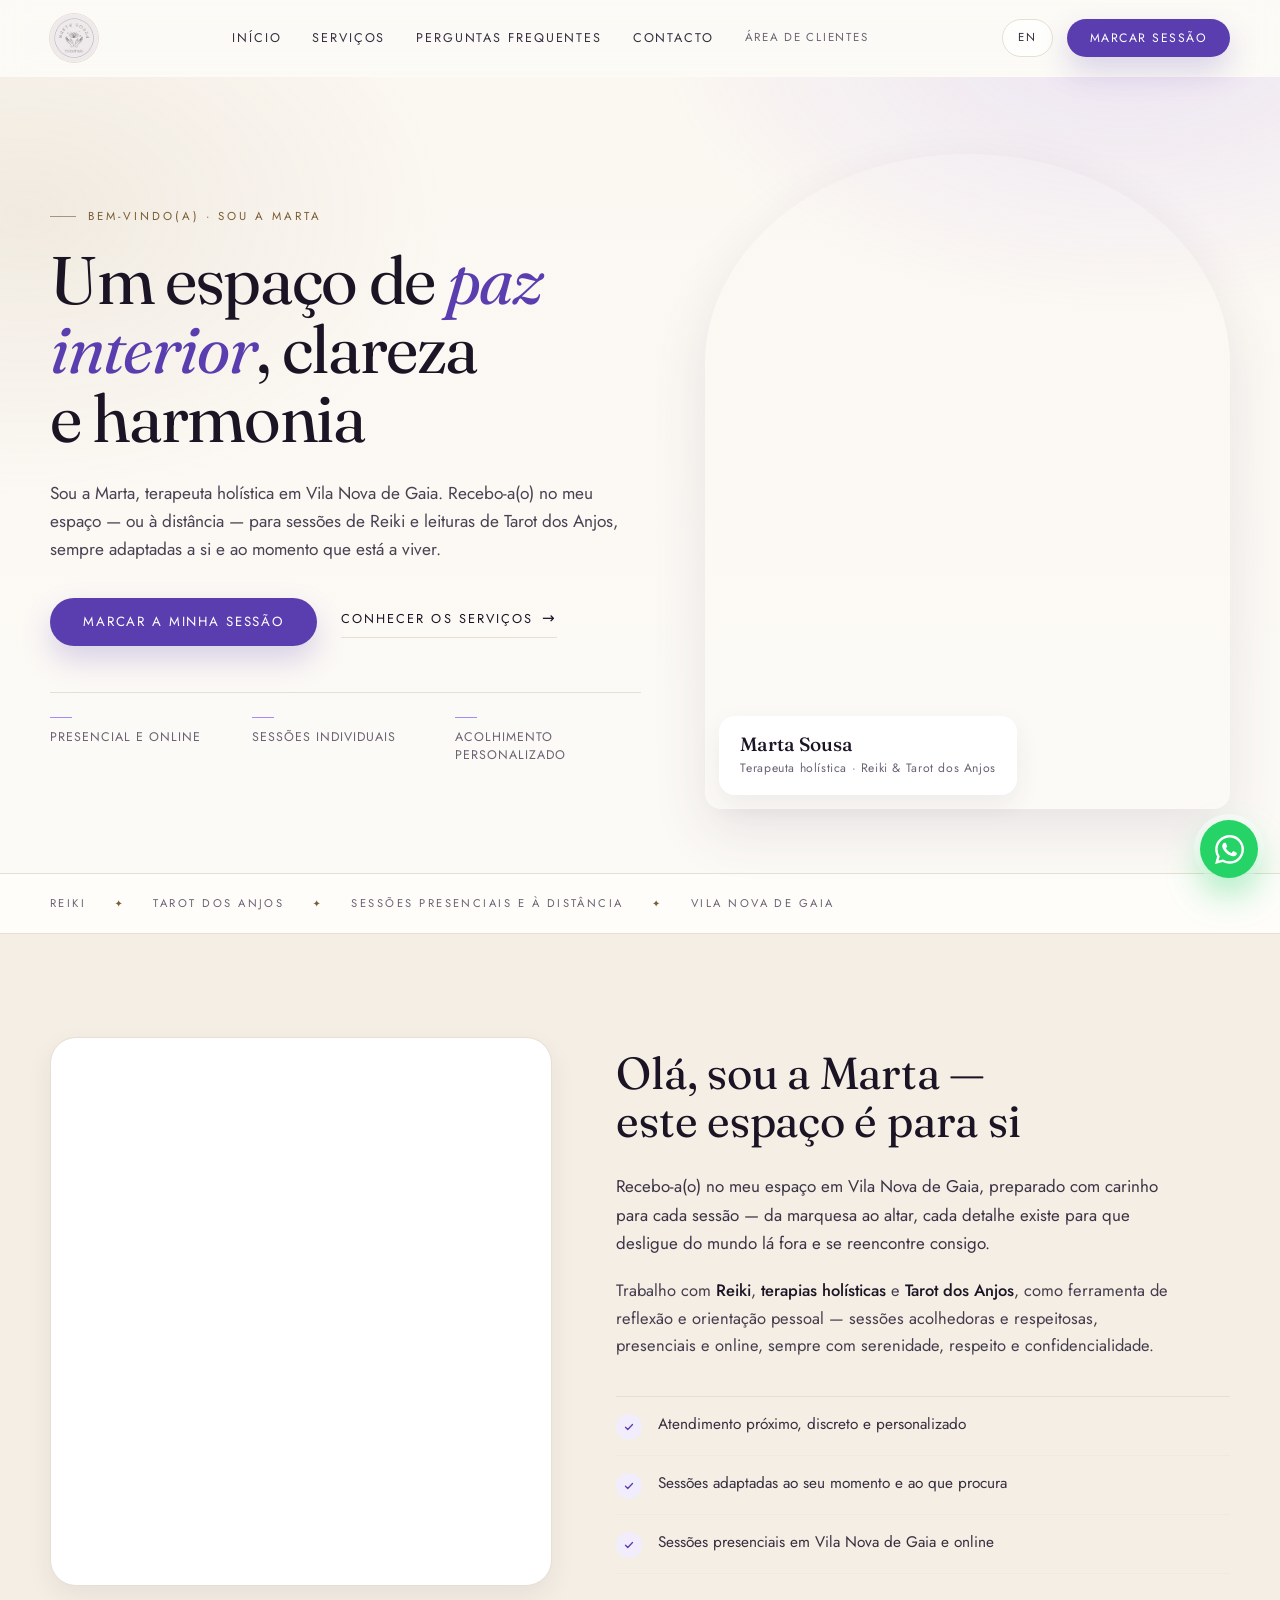
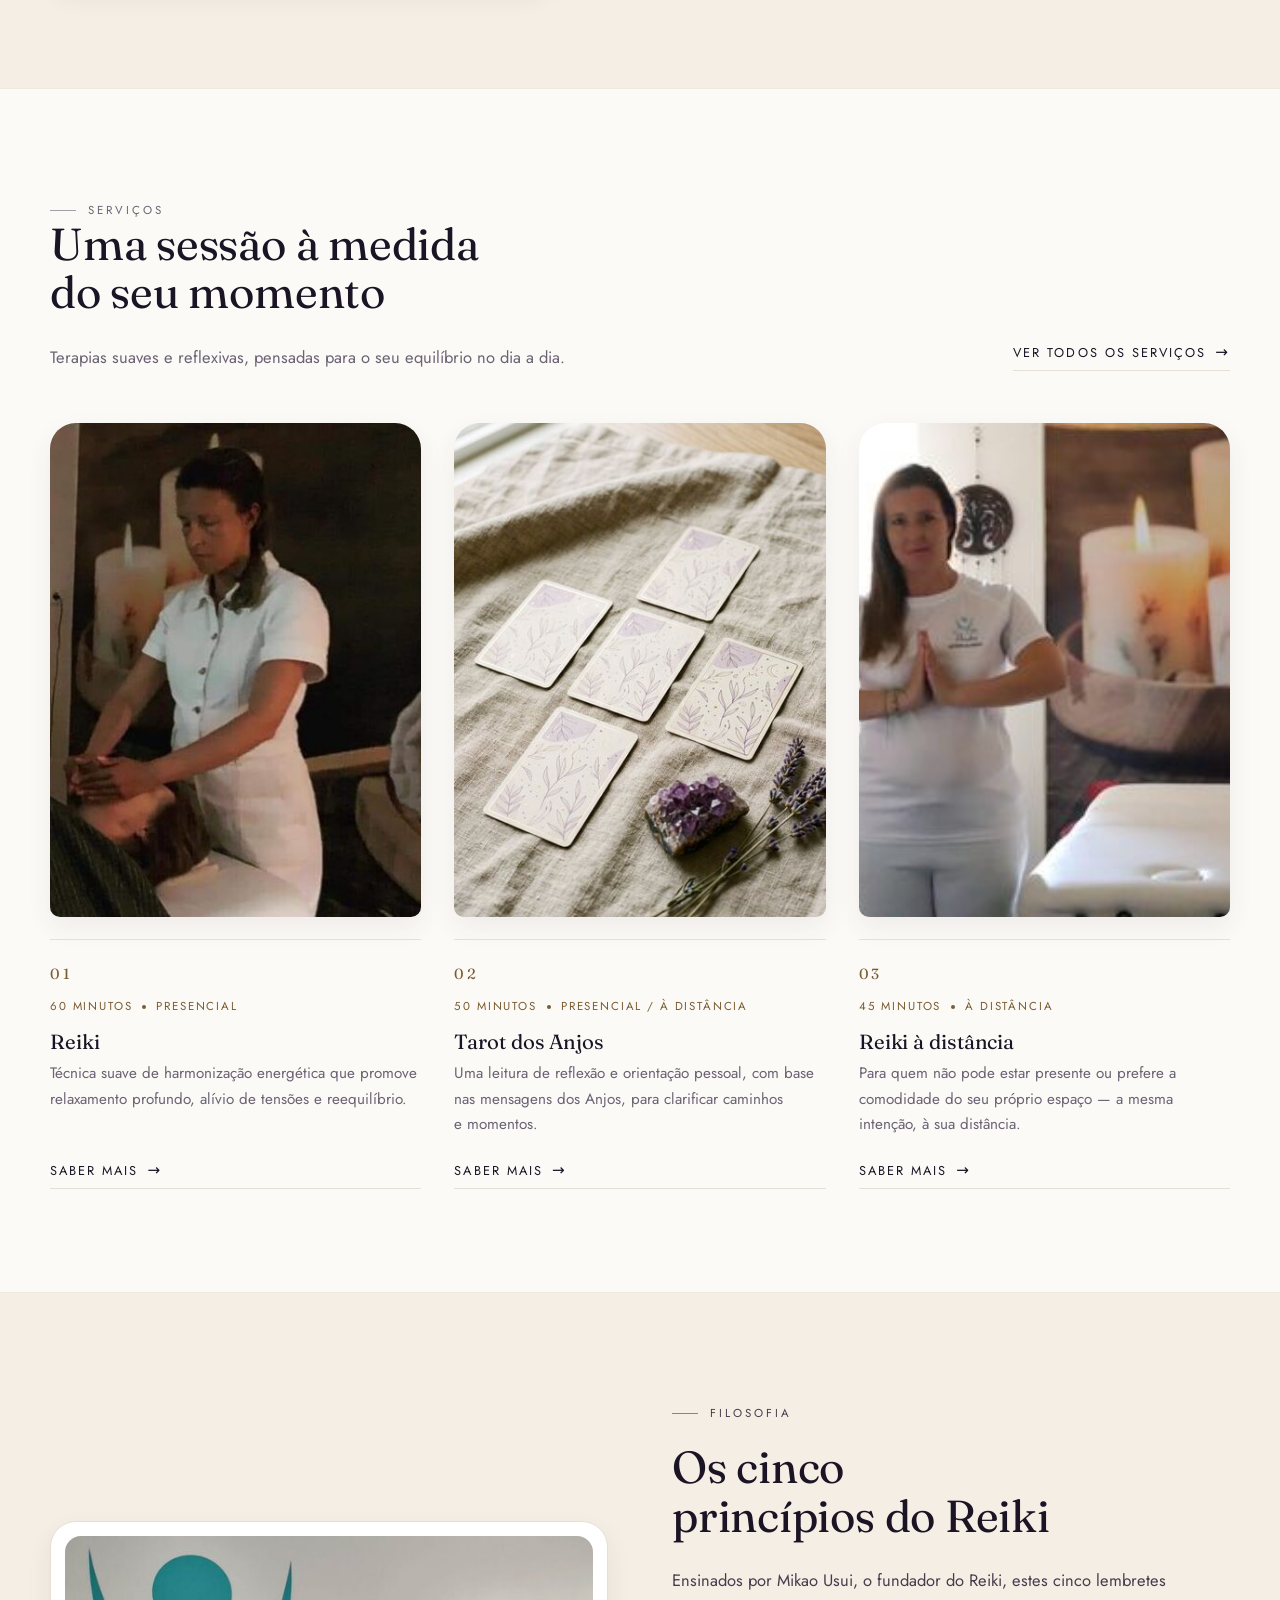
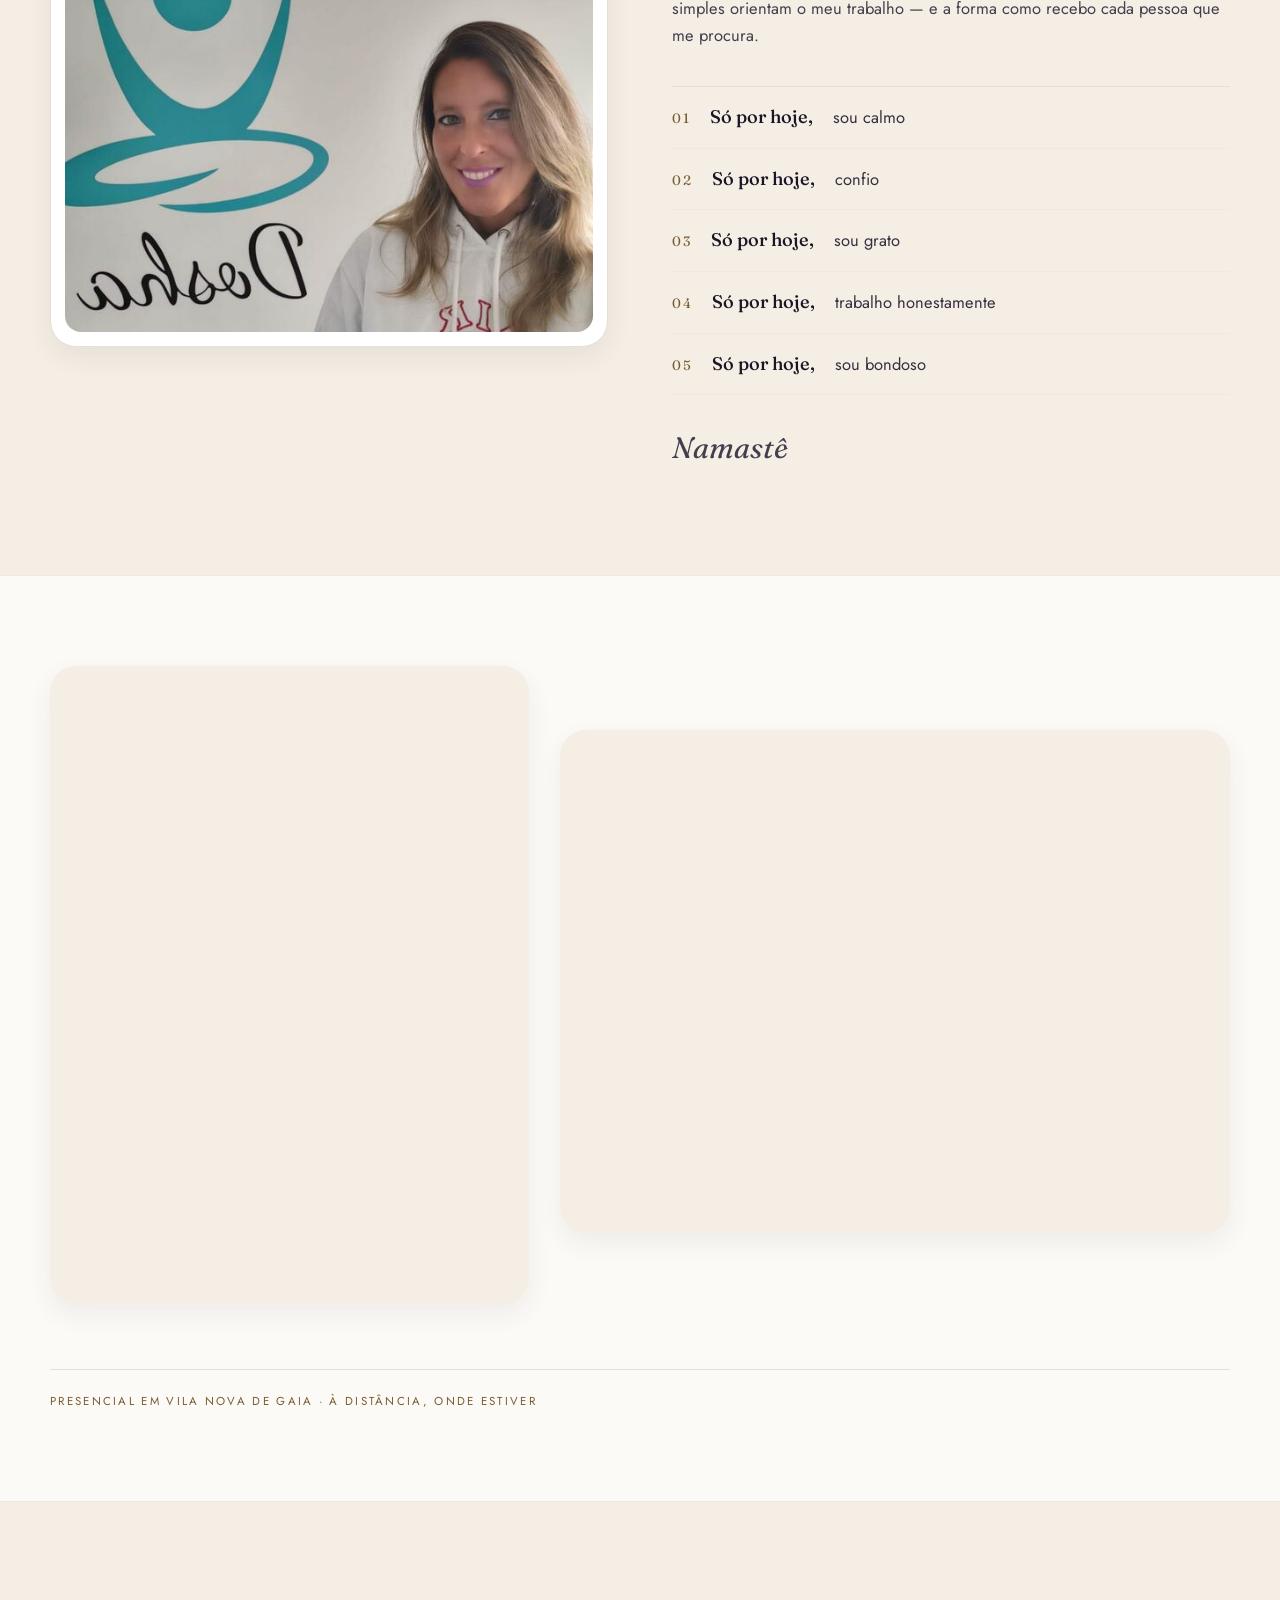
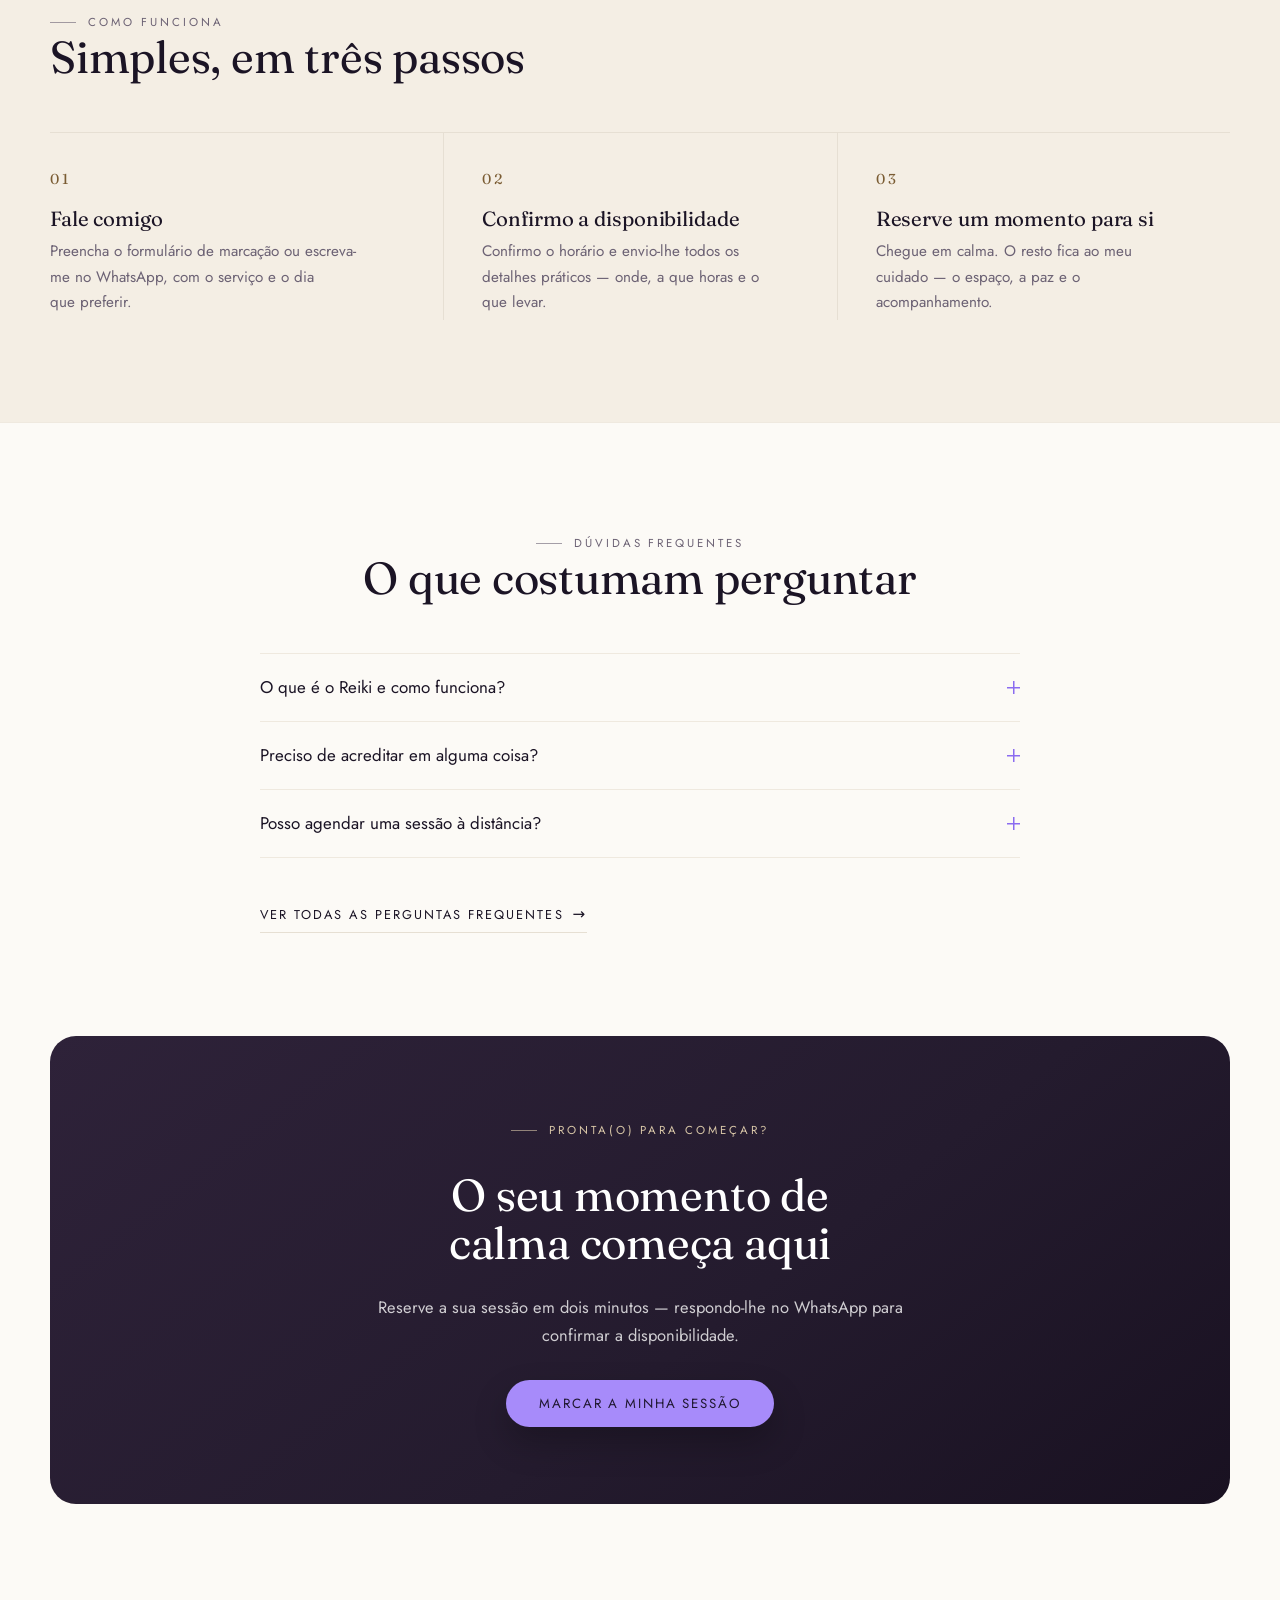
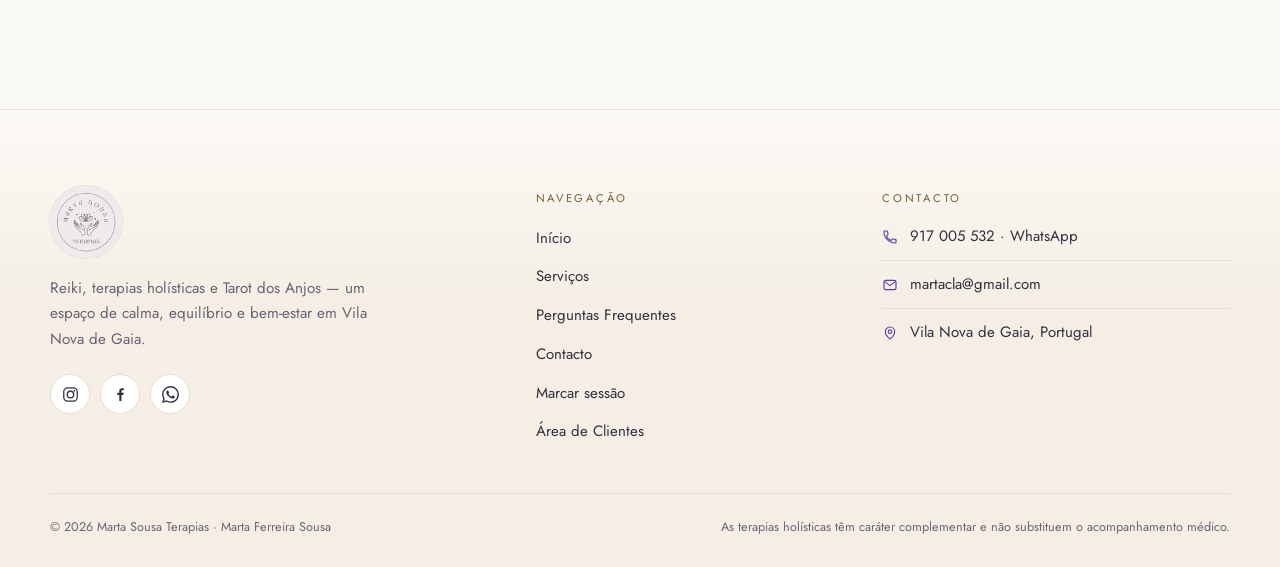
==== commit ad5bdb8d: "Afinação: hierarquia de títulos (h1→h2), imagens por serviço e escalonamento das revelações - rodapé" ====
--- a/index.html
+++ b/index.html
@@ -270,7 +270,7 @@
           </div>
         </div>
         <div>
-          <h4 class="f-h">Navegação</h4>
+          <h2 class="f-h">Navegação</h2>
           <ul class="f-links">
             <li><a href="index.html">Início</a></li>
             <li><a href="servicos.html">Serviços</a></li>
@@ -281,7 +281,7 @@
           </ul>
         </div>
         <div>
-          <h4 class="f-h">Contacto</h4>
+          <h2 class="f-h">Contacto</h2>
           <ul class="f-contact">
             <li>
               <svg viewBox="0 0 24 24"><path d="M6.6 10.8c1.5 3 3.6 5.1 6.6 6.6l2.2-2.2c.3-.3.7-.4 1-.2 1.1.4 2.3.6 3.6.6.6 0 1 .4 1 1V20c0 .6-.4 1-1 1C10.6 21 3 13.4 3 4c0-.6.4-1 1-1h3.5c.6 0 1 .4 1 1 0 1.2.2 2.4.6 3.6.1.3 0 .7-.2 1l-2.3 2.2z"/></svg>
--- a/css/style.css
+++ b/css/style.css
@@ -206,6 +206,7 @@
     linear-gradient(180deg,#FBF7F1 0%, rgba(252,250,246,0) 78%);
 }
 .hero-grid{display:grid;grid-template-columns:1.06fr .94fr;gap:clamp(32px,5vw,72px);align-items:center}
+.hero-copy{max-width:620px}
 .hero h1{margin-bottom:.42em}
 .hero .lead{margin-bottom:34px}
 .hero-cta{display:flex;flex-wrap:wrap;align-items:center;gap:16px 24px;margin-bottom:clamp(32px,4vw,46px)}
@@ -397,6 +398,7 @@
     linear-gradient(currentColor,currentColor) center/1.5px 13px no-repeat;
   transition:transform .35s ease;
 }
+.faq-list summary:hover{color:var(--lilac-deep)}
 .faq-list details[open] summary{color:var(--lilac-deep)}
 .faq-list details[open] summary::after{transform:rotate(45deg)}
 .faq-list .faq-a{padding:0 clamp(24px,4vw,54px) 26px 0;color:var(--muted);font-size:.97rem;max-width:66ch}
@@ -405,9 +407,9 @@
   padding:clamp(26px,3.4vw,44px) 0;border-top:1px solid var(--line);
 }
 .faq-group:first-child{padding-top:0;border-top:0}
-.faq-group > h3{
+.faq-group > h2{
   font-family:var(--font-body);font-size:.72rem;letter-spacing:.24em;text-transform:uppercase;
-  color:var(--earth);font-weight:400;margin:8px 0 0;
+  color:var(--earth);font-weight:400;margin:8px 0 0;line-height:1.5;
 }
 
 /* ---------- serviços detalhados ---------- */
@@ -421,7 +423,9 @@
   border-radius:var(--radius-lg);overflow:hidden;box-shadow:var(--shadow);
   aspect-ratio:3/2;background:var(--sand);
 }
+.service-block .svc-img--wide{aspect-ratio:3/2}
 .service-block .svc-img--tall{aspect-ratio:4/5}
+.service-block .svc-img--tall img{object-position:center 46%}
 .service-block .svc-img img{width:100%;height:100%;object-fit:cover}
 .service-block.reverse .svc-img{order:2}
 .service-index{display:block;font-family:var(--font-display);font-size:.9rem;letter-spacing:.22em;color:var(--earth);margin-bottom:14px}
@@ -480,9 +484,9 @@
   border:1px solid var(--line);display:grid;place-items:center;
 }
 .info-icon svg{width:19px;height:19px;stroke:var(--lilac-deep);fill:none;stroke-width:1.7;stroke-linecap:round;stroke-linejoin:round}
-.info-card h3{
+.info-card h2{
   font-family:var(--font-body);font-size:.72rem;font-weight:400;letter-spacing:.2em;
-  text-transform:uppercase;color:var(--earth);margin:4px 0 8px;
+  text-transform:uppercase;color:var(--earth);margin:4px 0 8px;line-height:1.4;
 }
 .info-card p{font-size:.95rem;color:var(--muted);margin:0}
 .info-card a.inline{color:var(--ink);border-bottom:1px solid var(--line);padding-bottom:2px;font-weight:400}
@@ -687,6 +691,14 @@
 .reveal{opacity:1;transform:none}
 html.reveal-ready .reveal{opacity:0;transform:translateY(18px);transition:opacity .8s ease,transform .8s cubic-bezier(.2,.65,.25,1)}
 html.reveal-ready .reveal.in{opacity:1;transform:none}
+/* pequeno escalonamento nos conjuntos de cartões e listas */
+html.reveal-ready .svc-grid > .reveal:nth-child(2),
+html.reveal-ready .steps > .reveal:nth-child(2),
+html.reveal-ready .faq-list > .reveal:nth-child(2){transition-delay:.09s}
+html.reveal-ready .svc-grid > .reveal:nth-child(3),
+html.reveal-ready .steps > .reveal:nth-child(3),
+html.reveal-ready .faq-list > .reveal:nth-child(3){transition-delay:.18s}
+html.reveal-ready .faq-list > .reveal:nth-child(4){transition-delay:.27s}
 @media (prefers-reduced-motion:reduce){
   html.reveal-ready .reveal{opacity:1;transform:none;transition:none}
   html{scroll-behavior:auto}
@@ -704,6 +716,8 @@
   .header-inner{gap:16px}
 }
 @media (max-width:980px){
+  .service-block .svc-img--wide{aspect-ratio:3/2}
+.service-block .svc-img--tall{aspect-ratio:4/5}
   .hero-grid,.about-grid,.principios-grid,.service-block,.contact-grid,.booking-layout,.ca-grid,.faq-group{grid-template-columns:1fr;gap:clamp(28px,5vw,44px)}
   .service-block.reverse .svc-img{order:0}
   .service-block{padding:clamp(30px,5vw,44px) 0}
@@ -744,7 +758,7 @@
   }
   .main-nav a::after{display:none}
   .main-nav a.active{color:var(--lilac-deep)}
-  .main-nav a.nav-soft{font-size:.92rem}
+  .main-nav a.nav-soft{display:block;font-size:.92rem}
   .main-nav .lang-mobile{display:block;padding-bottom:4px;border-bottom:0;color:var(--earth);letter-spacing:.2em;text-transform:uppercase;font-size:.8rem}
   .lang{display:none}
   .nav-toggle{display:flex}
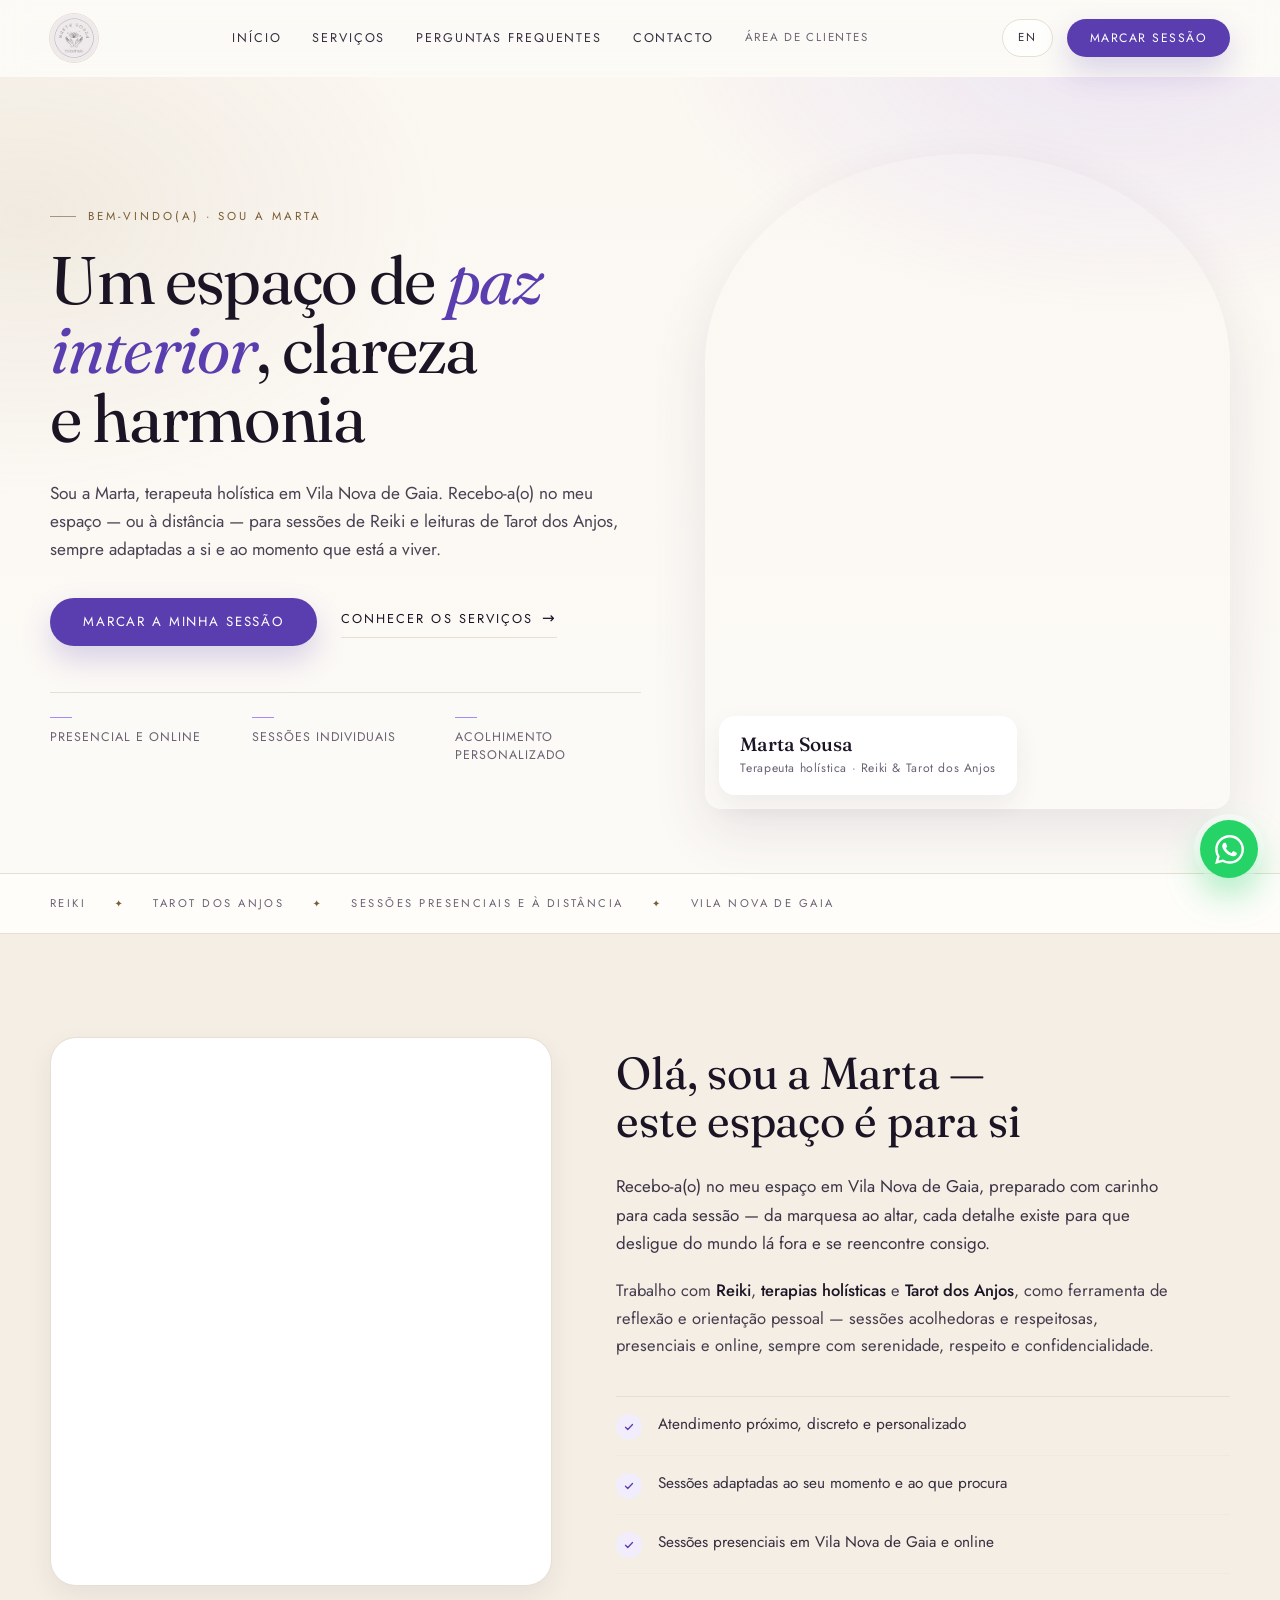
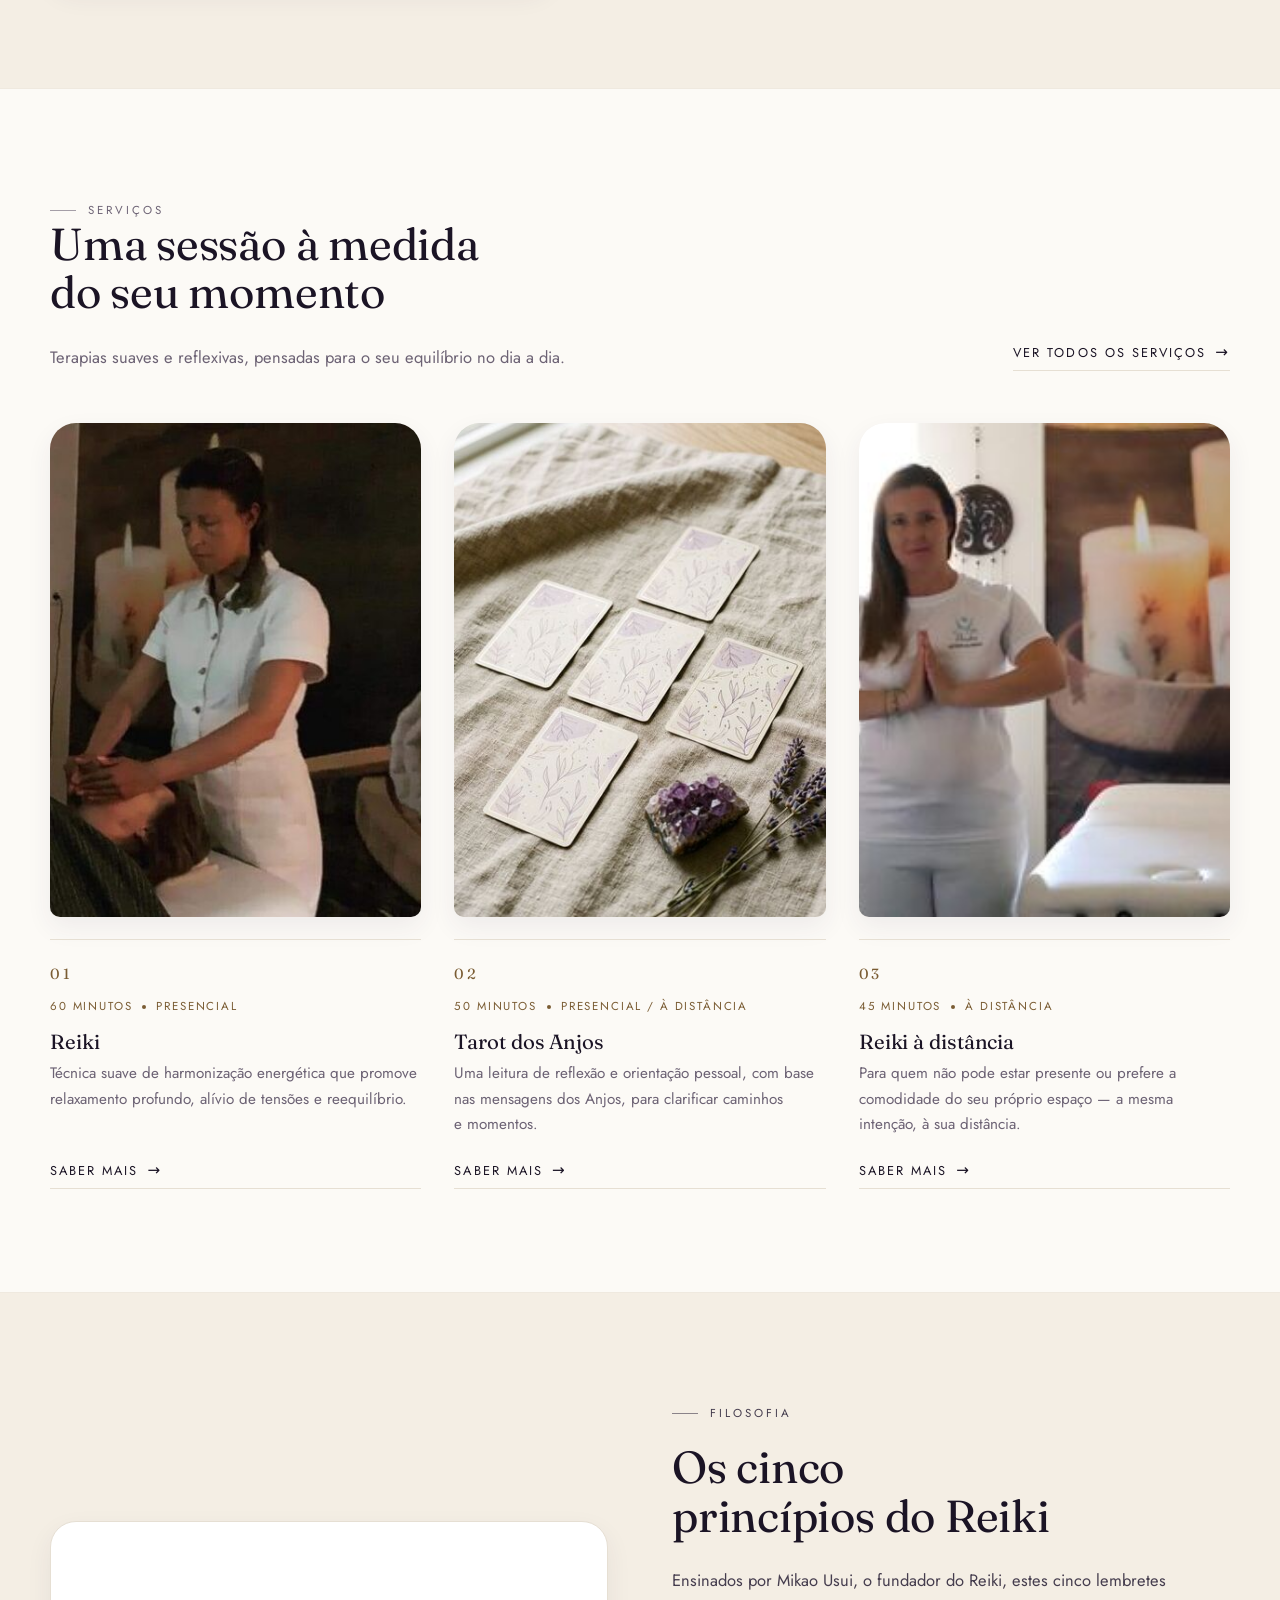
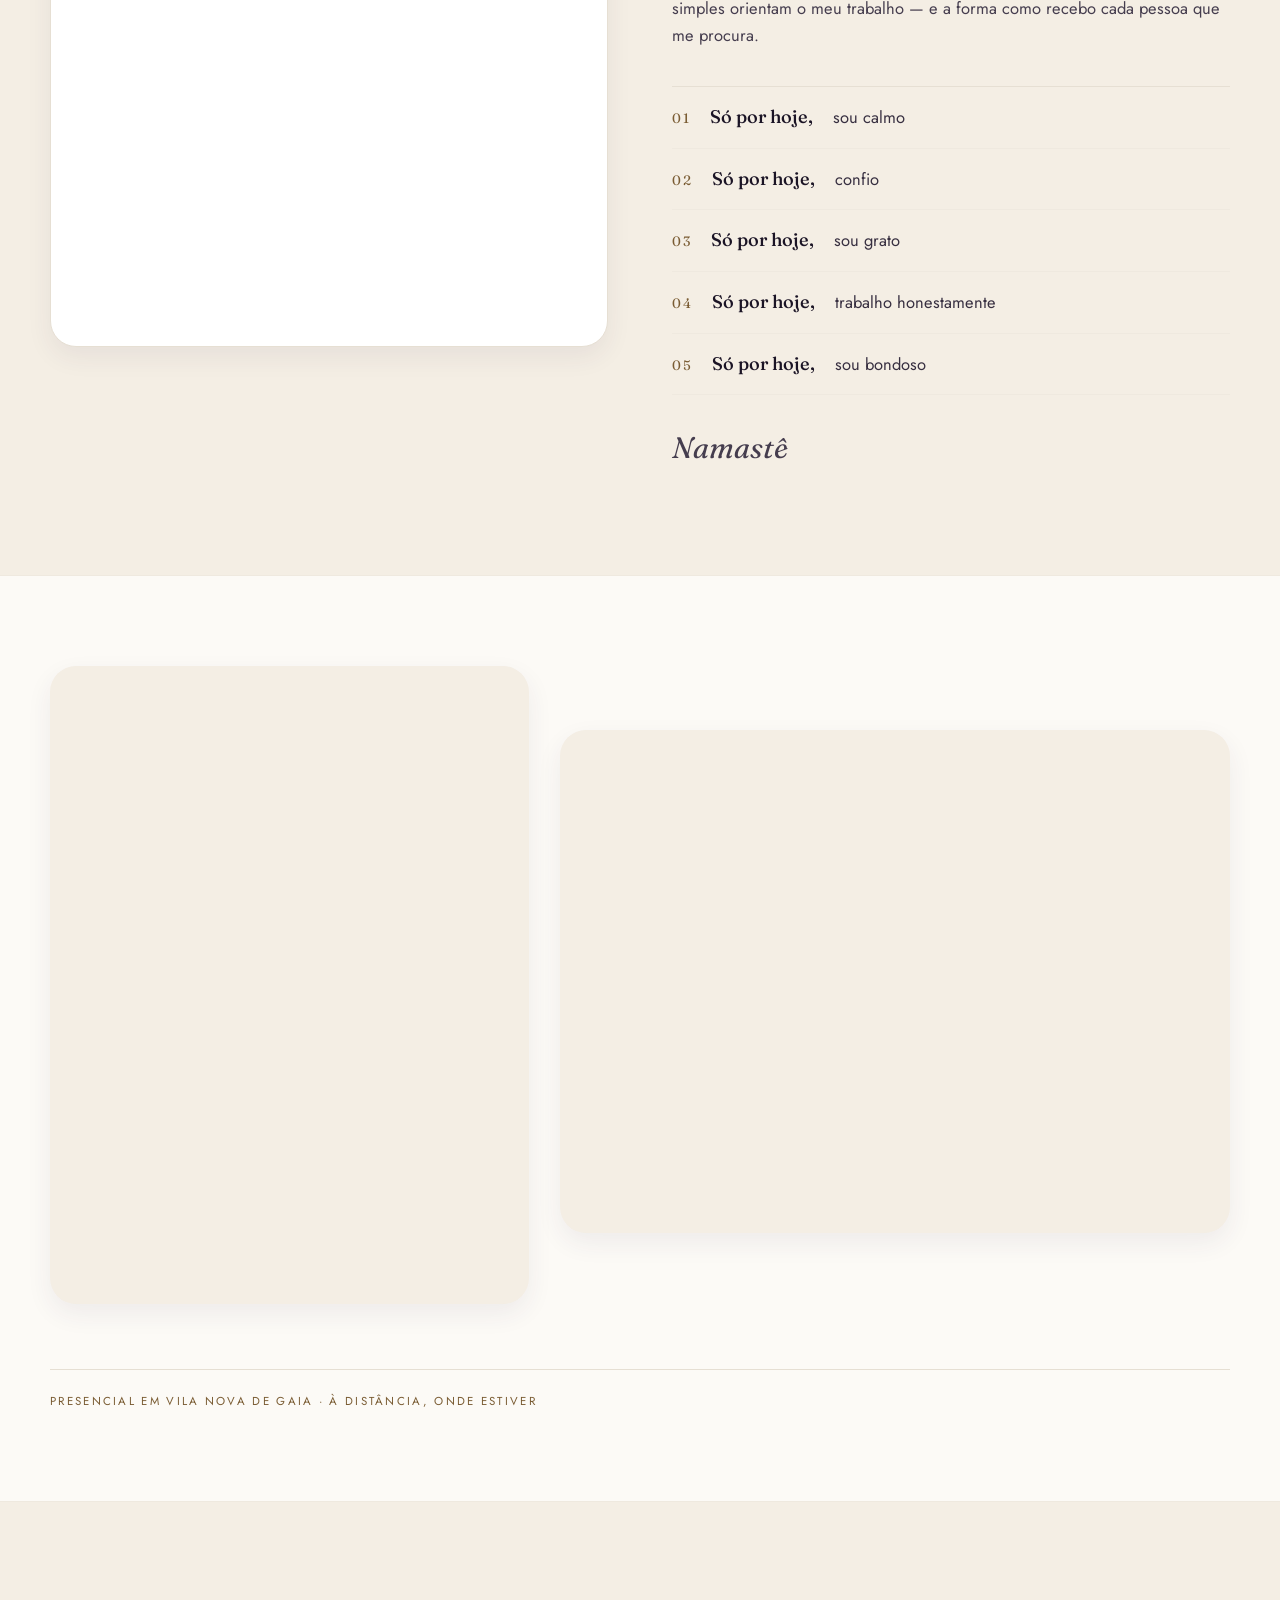
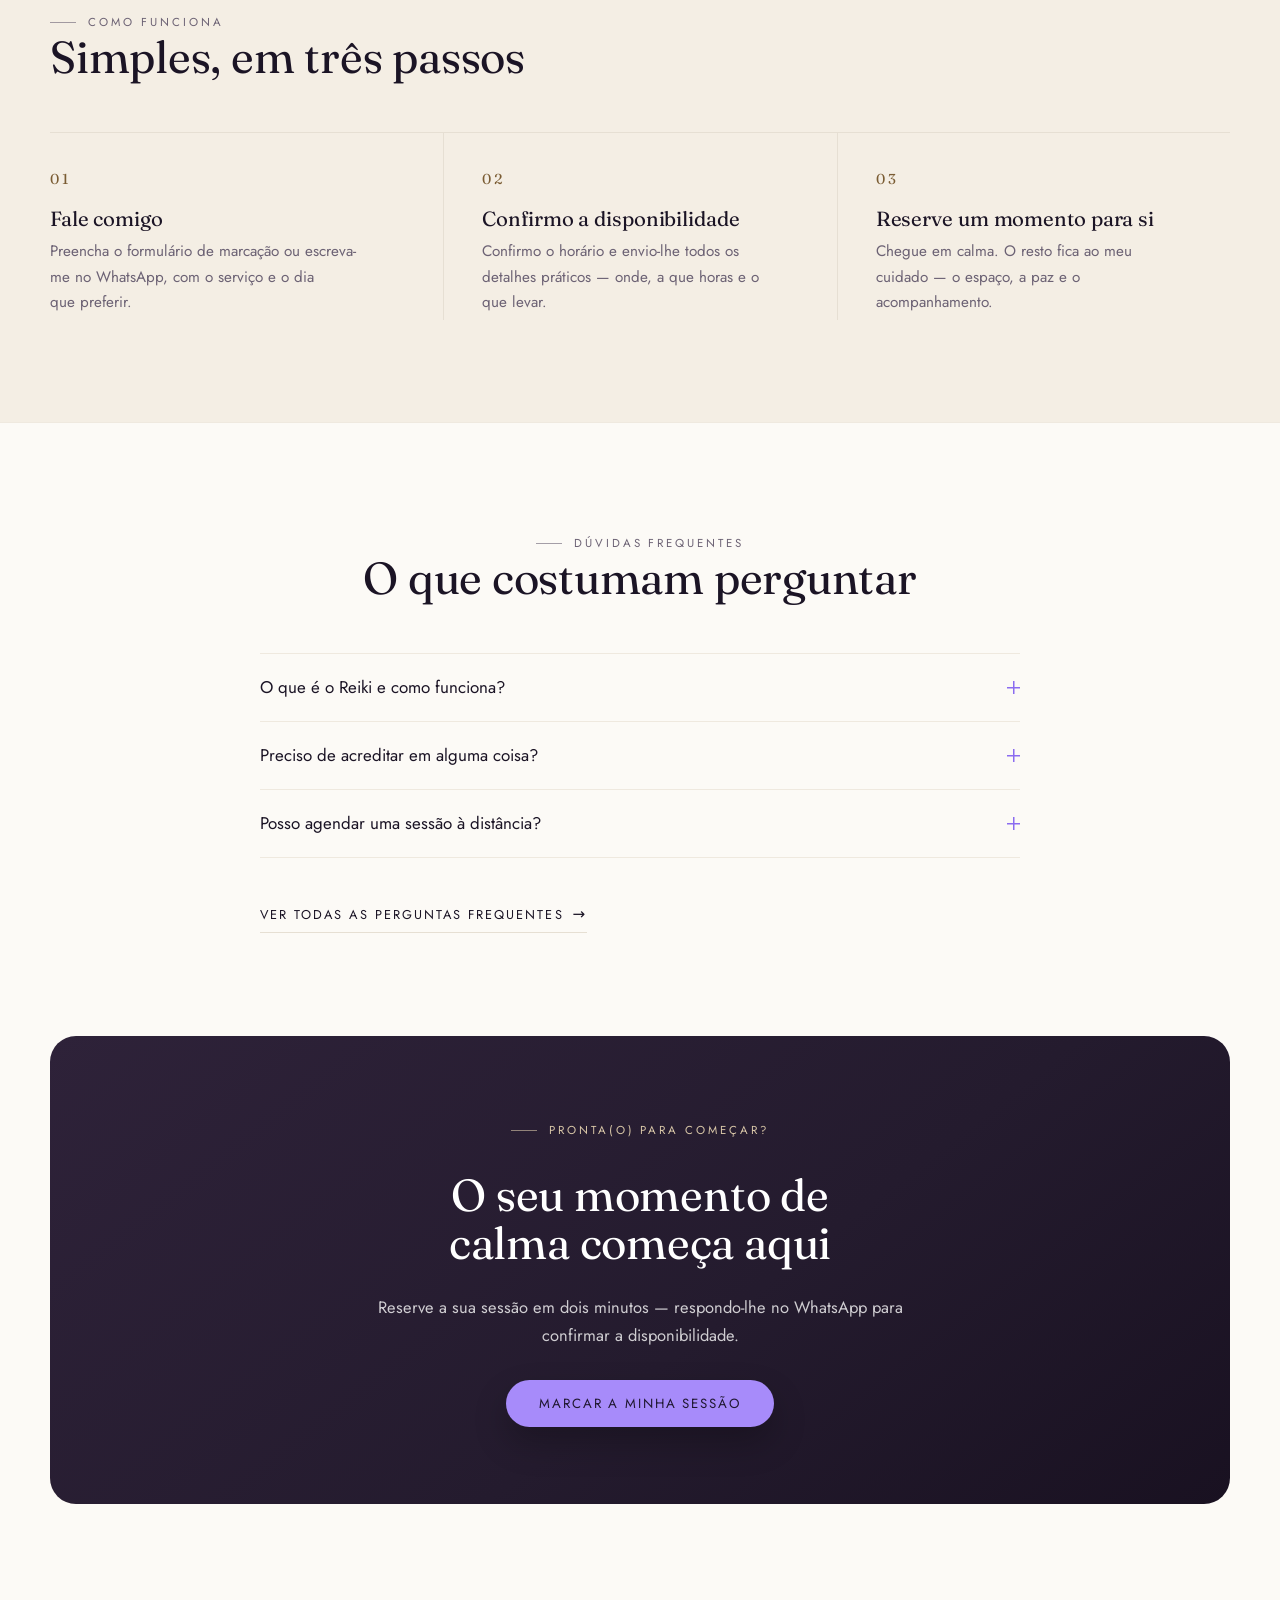
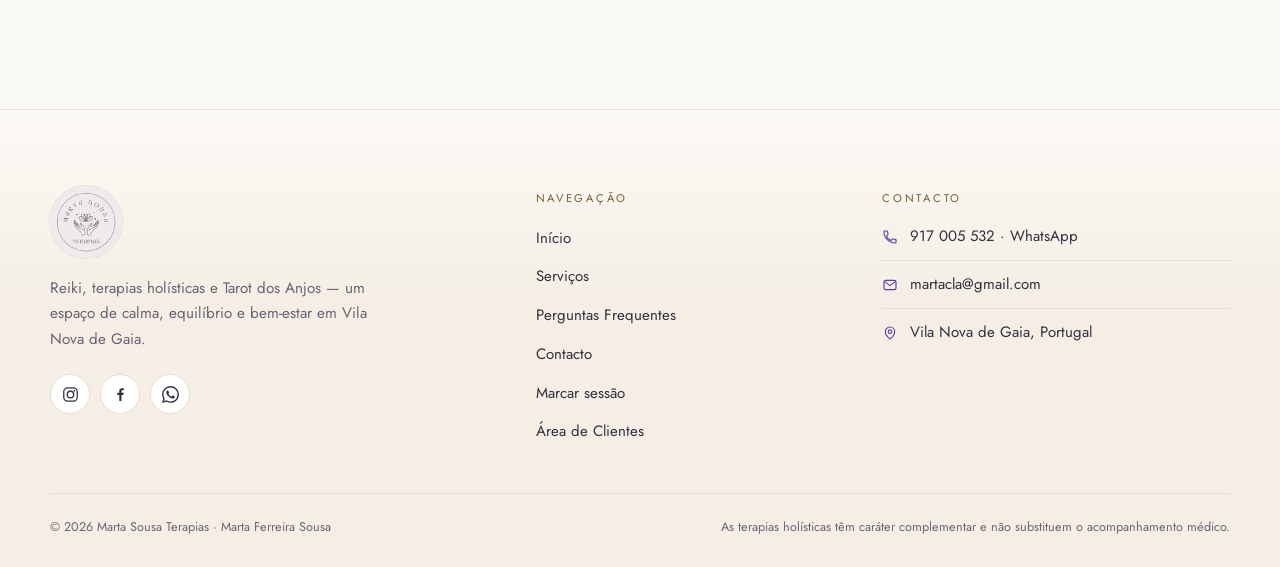
==== commit e1656f7d: "Replace Reiki principles image with Marta portrait Co-authored-by: arena-agent <297053741+arena-agen" ====
--- a/index.html
+++ b/index.html
@@ -154,7 +154,7 @@
     <section class="section section--sand principios" id="principios">
       <div class="container principios-grid">
         <div class="principios-media reveal">
-          <img src="images/principios-reiki.jpg" srcset="images/principios-reiki-600.jpg 600w, images/principios-reiki-900.jpg 900w, images/principios-reiki.jpg 1200w" sizes="(max-width: 980px) calc(100vw - 48px), 554px" alt="Mikao Usui e os cinco princípios do Reiki para a felicidade" width="1200" height="900" loading="lazy" decoding="async">
+          <img src="images/marta-dosha.jpg" srcset="images/marta-dosha-480.jpg 480w, images/marta-dosha-720.jpg 720w, images/marta-dosha.jpg 900w" sizes="(max-width: 980px) calc(100vw - 48px), 554px" alt="A Marta no seu espaço, com as mãos juntas em oração" width="900" height="898" loading="lazy" decoding="async">
         </div>
         <div class="principios-copy reveal">
           <p class="eyebrow">Filosofia</p>
--- a/css/style.css
+++ b/css/style.css
@@ -322,7 +322,7 @@
 /* ---------- princípios do Reiki ---------- */
 .principios-grid{display:grid;grid-template-columns:1fr 1fr;gap:clamp(34px,5vw,72px);align-items:center}
 .principios-media{background:var(--surface);border:1px solid var(--line);border-radius:var(--radius-lg);padding:14px;box-shadow:var(--shadow-sm)}
-.principios-media img{border-radius:var(--radius);width:100%;aspect-ratio:4/3;object-fit:cover}
+.principios-media img{border-radius:var(--radius);width:100%;aspect-ratio:4/3;object-fit:cover;object-position:center top}
 .principios-copy p{color:#453D4E}
 .principios-list{list-style:none;counter-reset:pr;margin:clamp(26px,3vw,36px) 0 0;padding:0;border-top:1px solid var(--line)}
 .principios-list li{
@@ -717,7 +717,7 @@
 }
 @media (max-width:980px){
   .service-block .svc-img--wide{aspect-ratio:3/2}
-.service-block .svc-img--tall{aspect-ratio:4/5}
+  .service-block .svc-img--tall{aspect-ratio:4/5}
   .hero-grid,.about-grid,.principios-grid,.service-block,.contact-grid,.booking-layout,.ca-grid,.faq-group{grid-template-columns:1fr;gap:clamp(28px,5vw,44px)}
   .service-block.reverse .svc-img{order:0}
   .service-block{padding:clamp(30px,5vw,44px) 0}
@@ -725,7 +725,7 @@
   .hero-media > img{aspect-ratio:4/5;object-position:center 20%}
   .about-grid{gap:36px}
   .about-media img{aspect-ratio:16/11;object-position:center 24%}
-  .about-media,.principios-media{max-width:620px}
+  .about-media,.principios-media{max-width:620px;margin-inline:auto}
   .principios-grid{gap:34px}
   .svc-grid{grid-template-columns:1fr 1fr;gap:26px}
   .steps{grid-template-columns:1fr}
@@ -750,6 +750,8 @@
     padding:8px 24px 24px;margin:0;
     border-bottom:1px solid var(--line);
     box-shadow:0 30px 50px rgba(40,25,80,.12);
+    max-height:calc(100vh - var(--header-h));overflow-y:auto;
+    -webkit-overflow-scrolling:touch;
   }
   .main-nav.open{display:flex}
   .main-nav a{
@@ -781,6 +783,9 @@
   .hero-card{max-width:88%}
   .map-wrap iframe{height:300px}
   .cta-band{padding:44px 22px}
+  .band-grid{grid-template-columns:1fr;grid-template-areas:"a" "b" "n";gap:20px}
+  .band-a{aspect-ratio:4/3}
+  .band-b{aspect-ratio:3/2}
   .radio-row{gap:20px;flex-wrap:wrap}
   .faq-list summary{font-size:1rem}
   .whats-float{right:16px;bottom:16px;width:54px;height:54px}
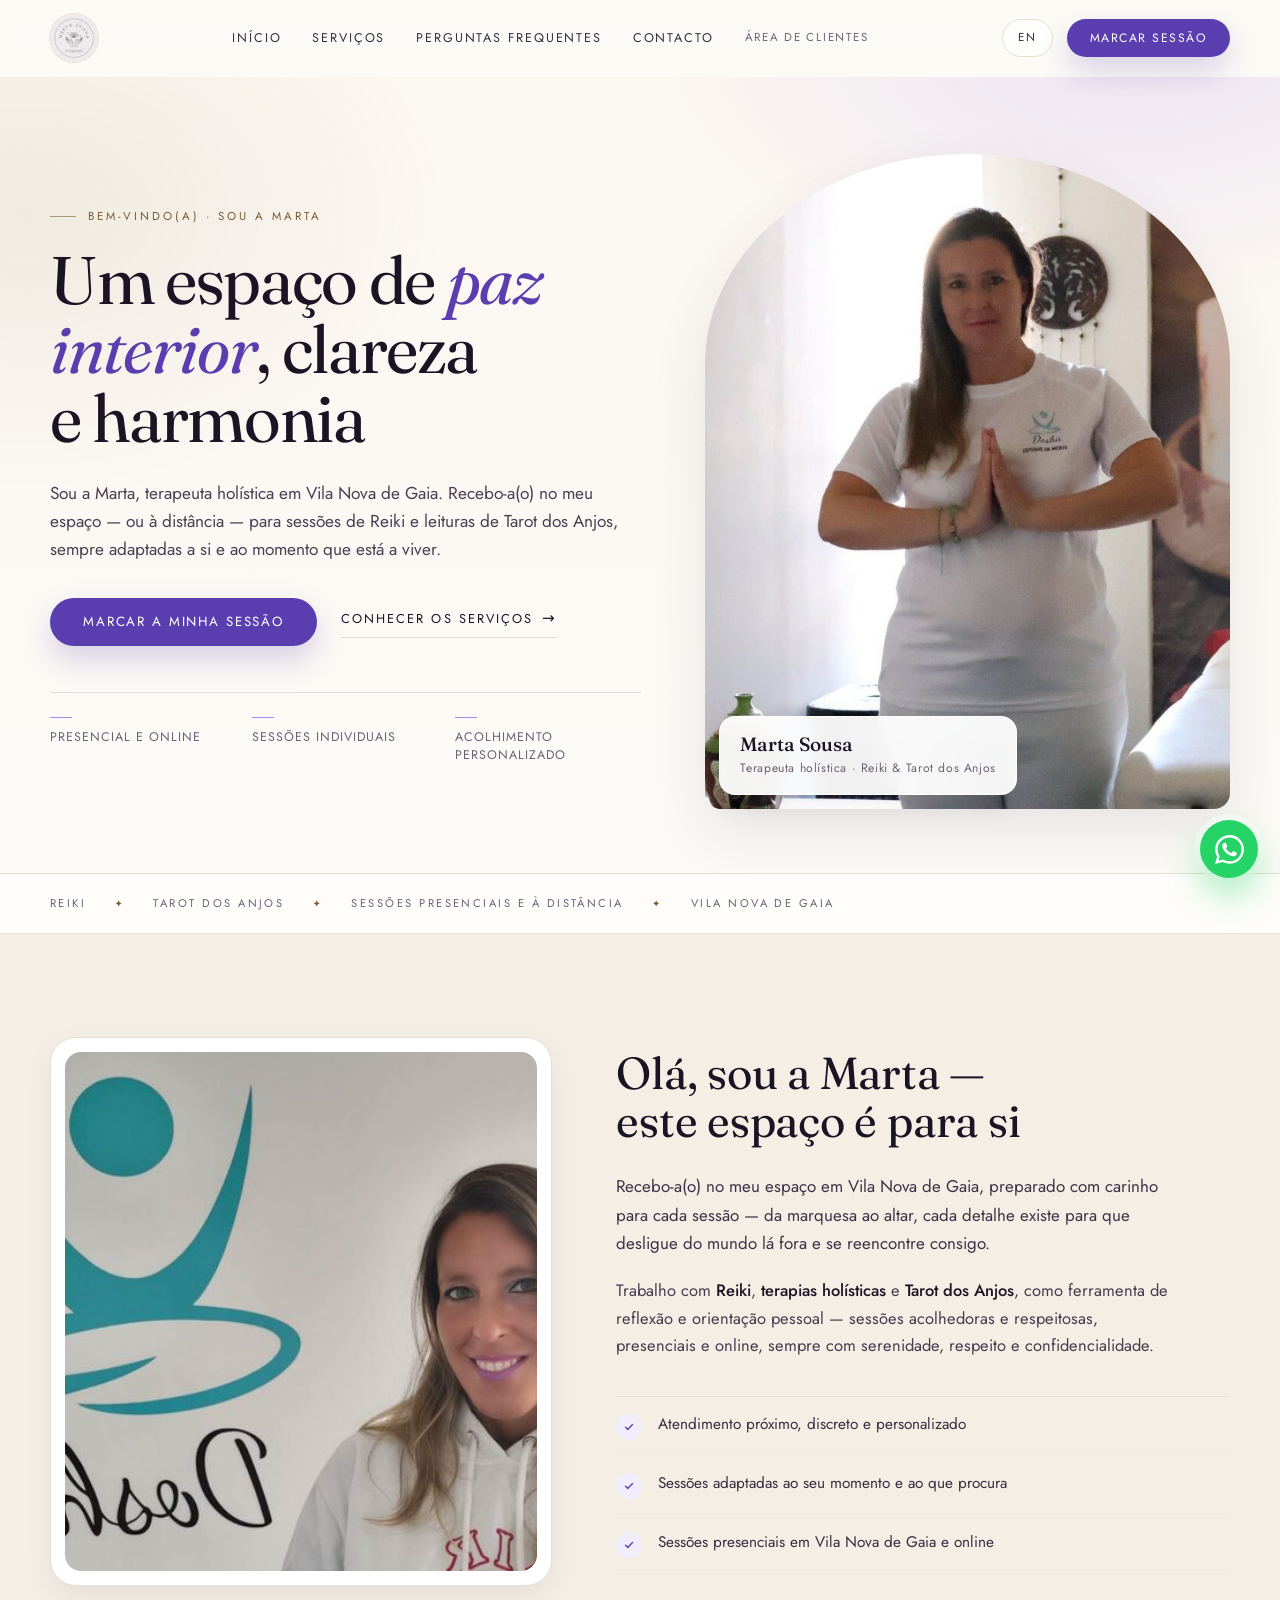
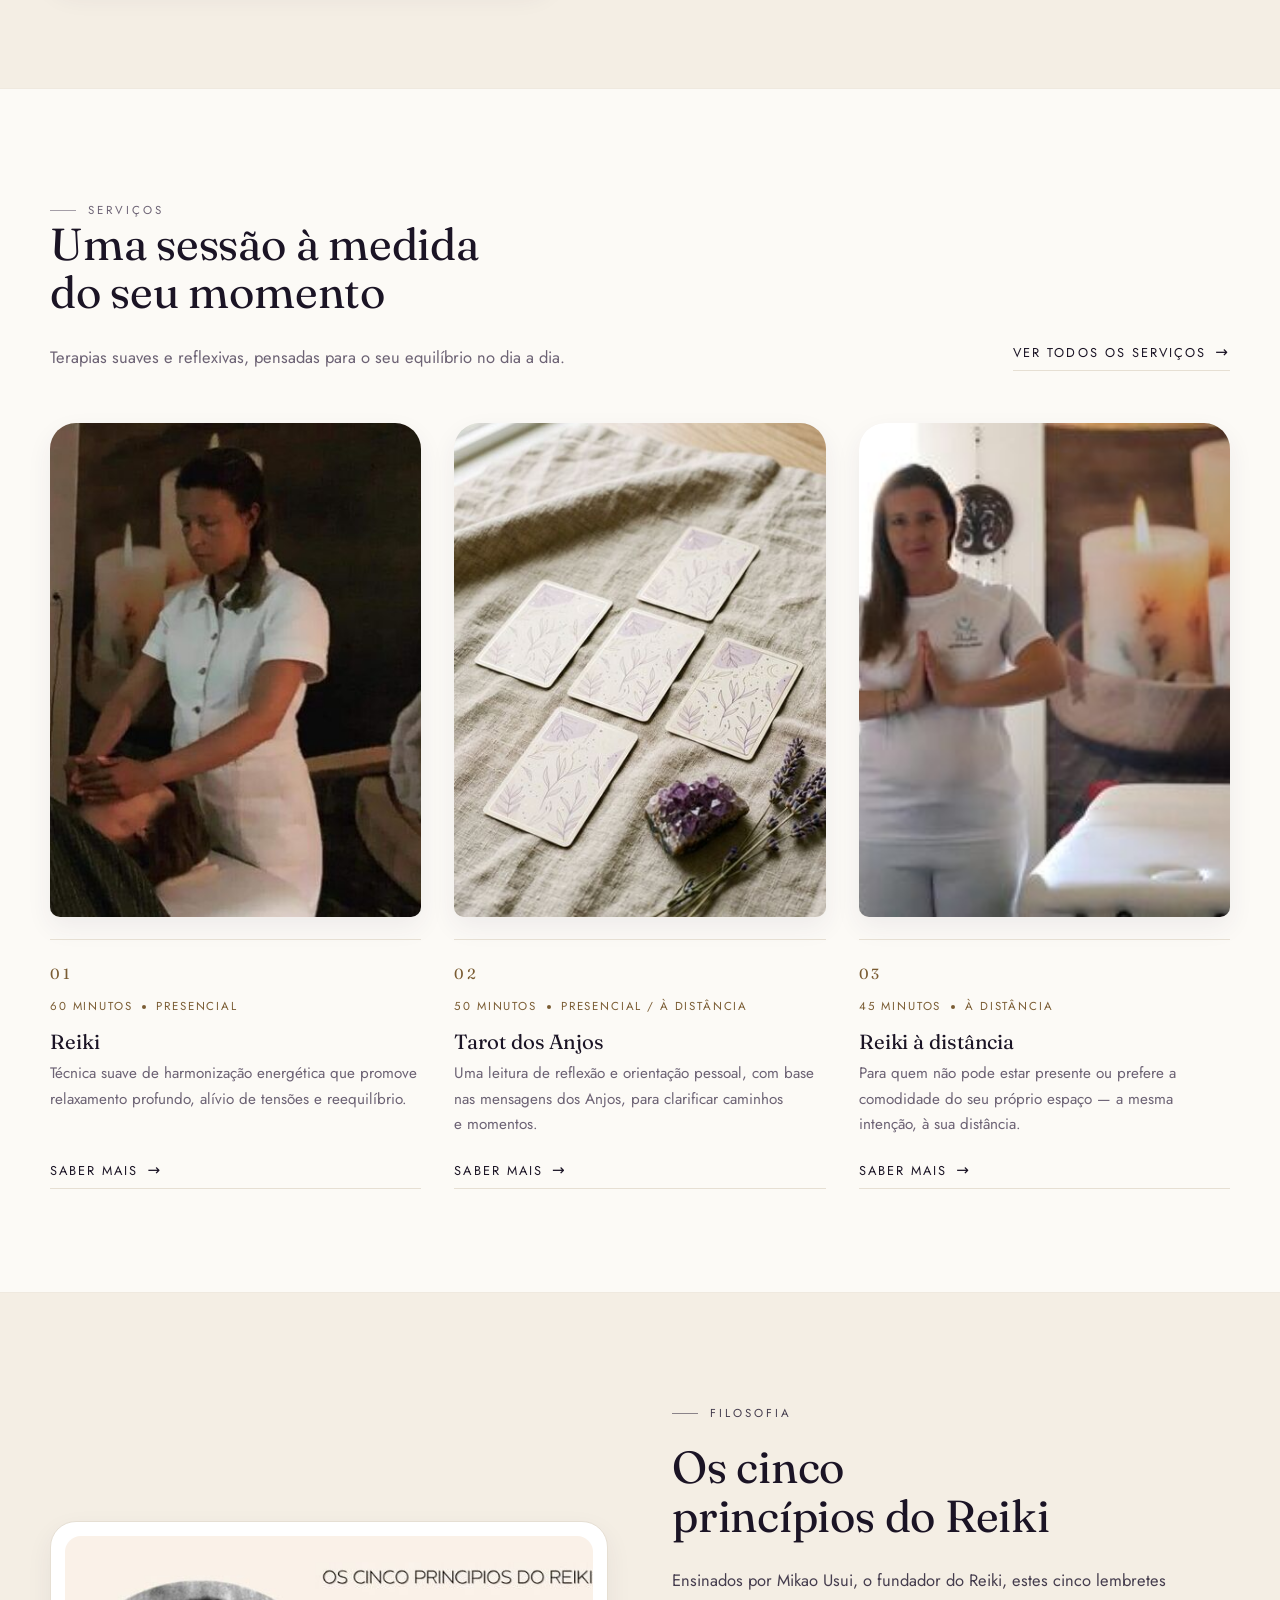
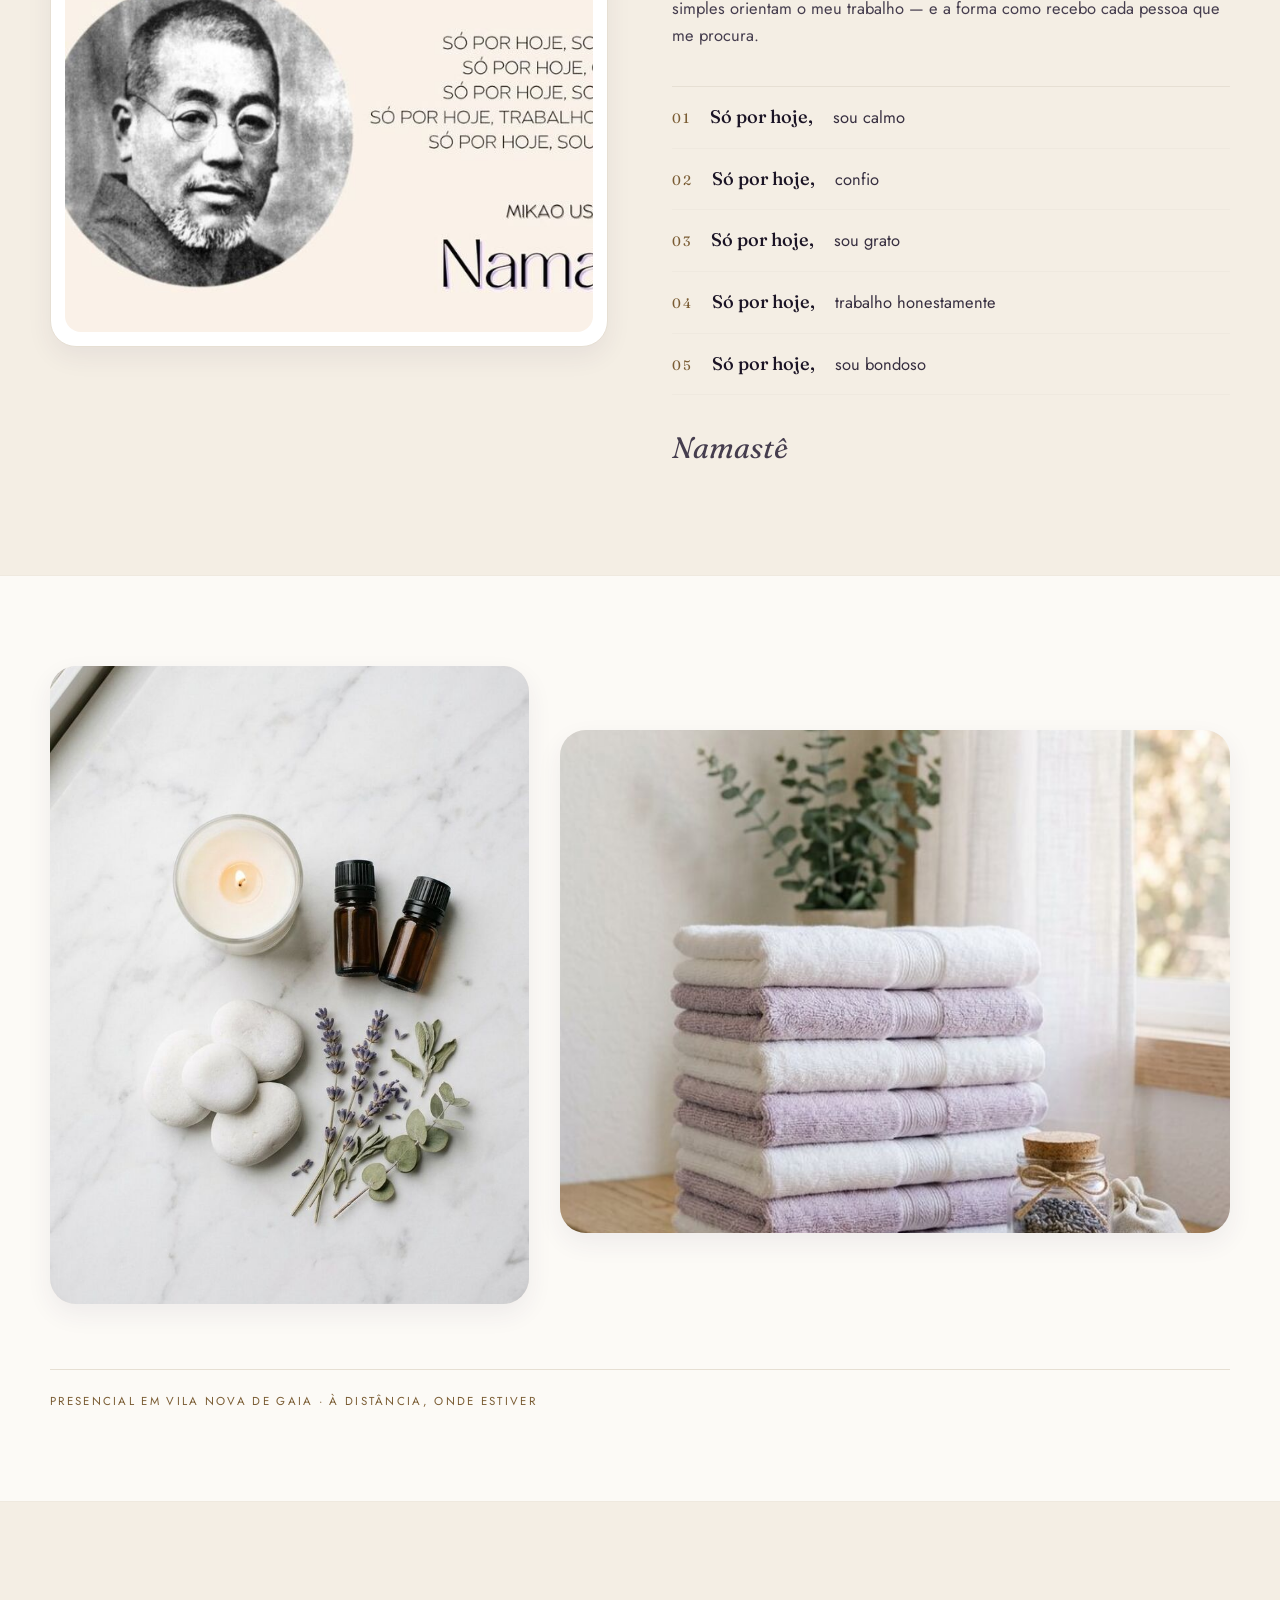
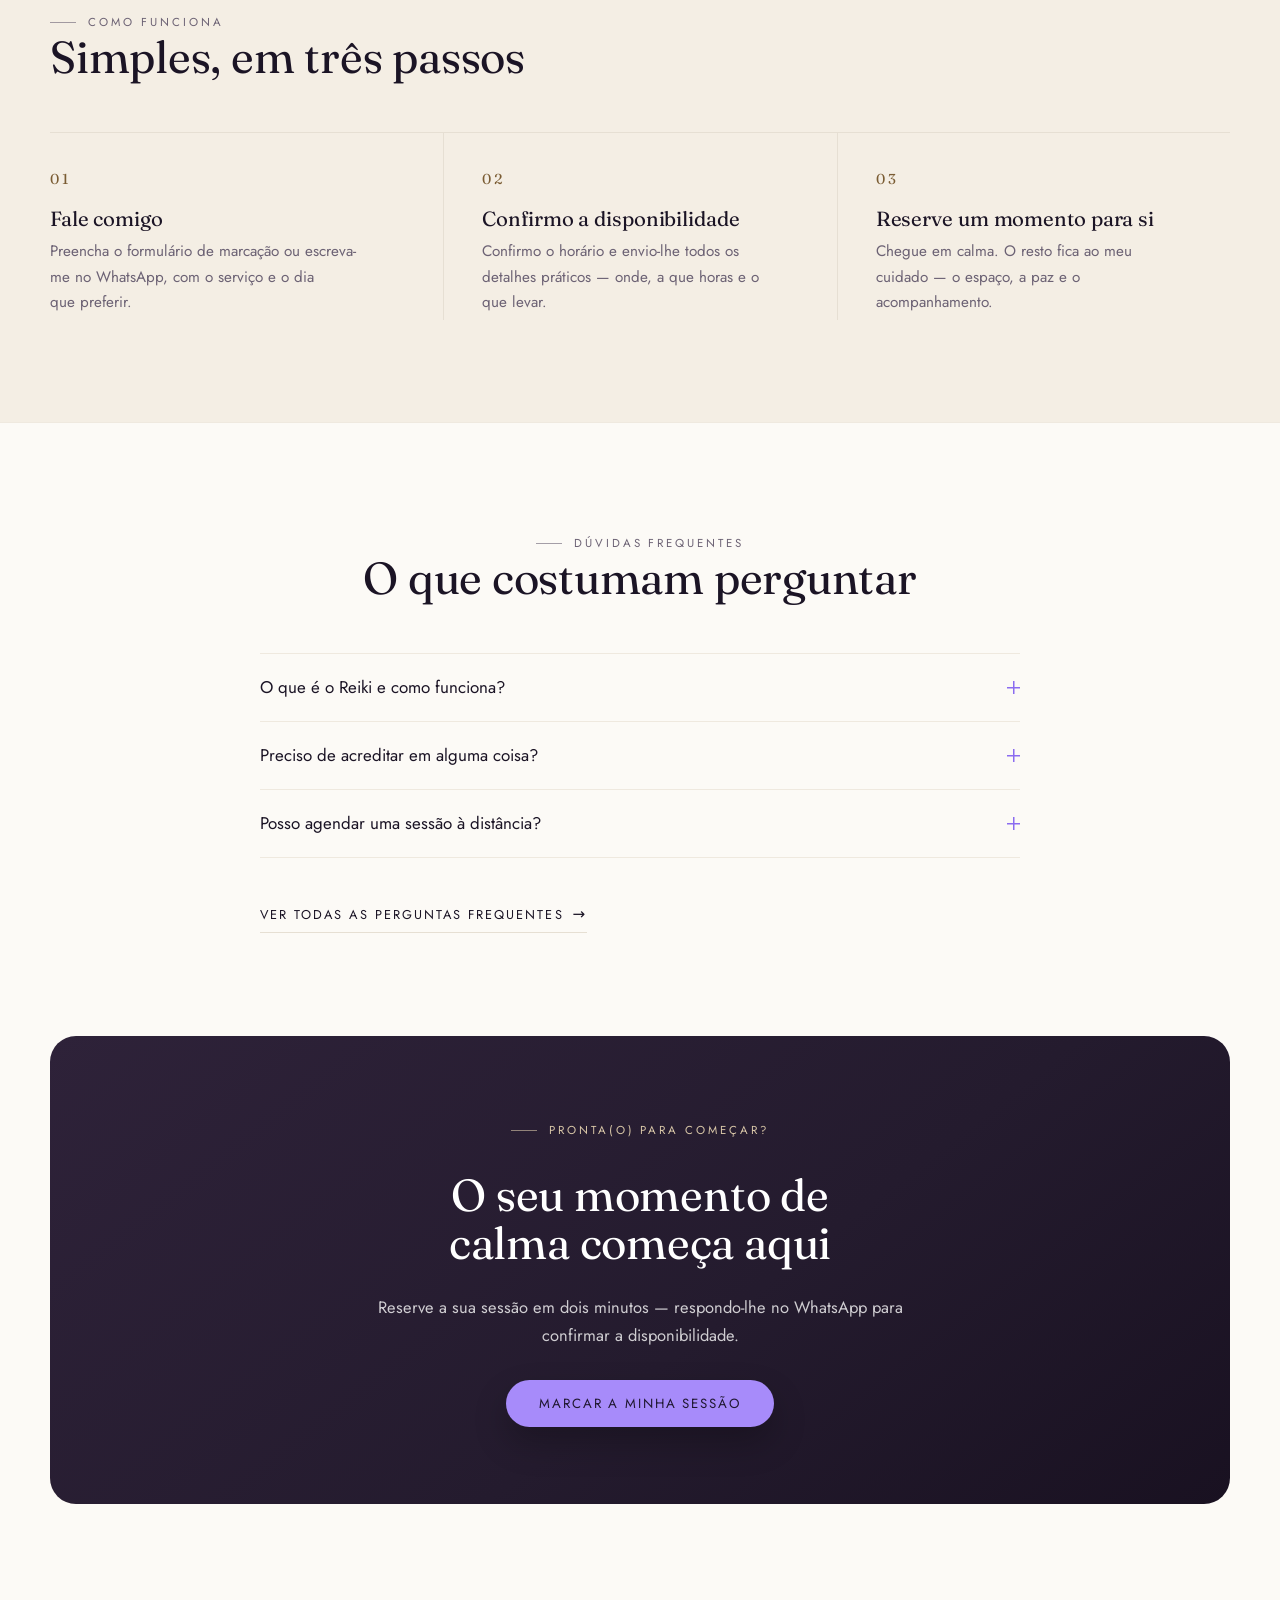
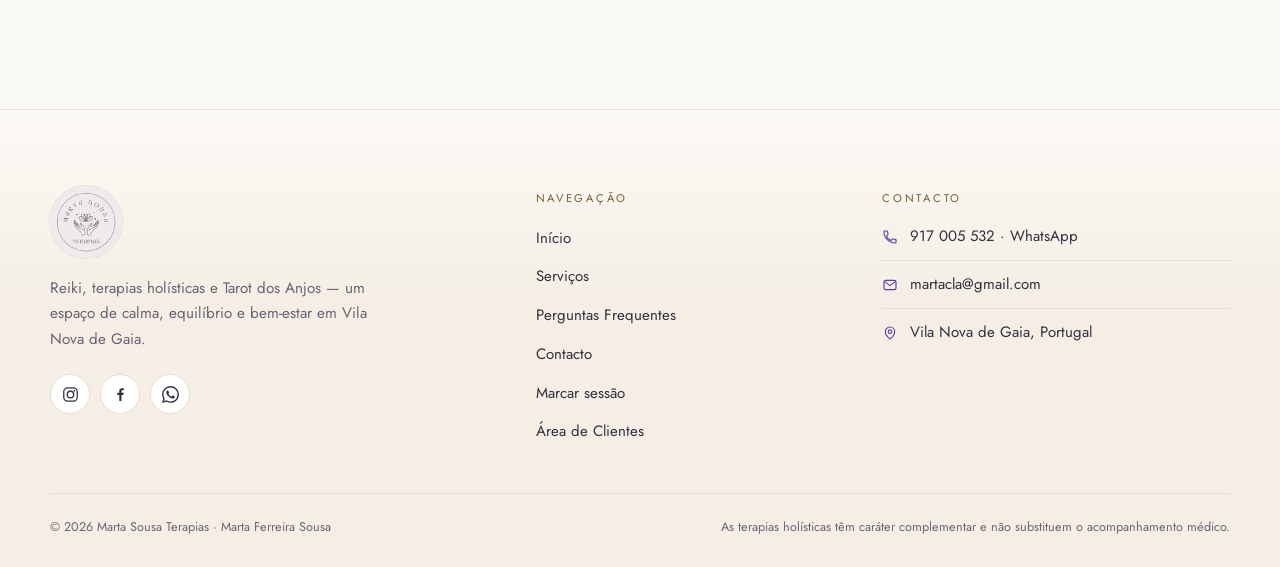
==== commit c1714367: "Swap homepage About and Reiki images Co-authored-by: arena-agent <297053741+arena-agent@users.norepl" ====
--- a/index.html
+++ b/index.html
@@ -88,7 +88,7 @@
     <section class="section section--sand">
       <div class="container about-grid">
         <div class="about-media reveal">
-          <img src="images/marta-sobre.jpg" srcset="images/marta-sobre-480.jpg 480w, images/marta-sobre-640.jpg 640w, images/marta-sobre.jpg 783w" sizes="(max-width: 980px) calc(100vw - 48px), 500px" alt="A Marta no seu espaço de terapias, de mãos em oração junto à marquesa" width="783" height="900" loading="lazy" decoding="async">
+          <img src="images/principios-reiki.jpg" srcset="images/principios-reiki-600.jpg 600w, images/principios-reiki-900.jpg 900w, images/principios-reiki.jpg 1200w" sizes="(max-width: 980px) calc(100vw - 48px), 500px" alt="A Marta no seu espaço de terapias, de mãos em oração junto à marquesa" width="1200" height="900" loading="lazy" decoding="async">
         </div>
         <div class="about-copy reveal">
           
@@ -154,7 +154,7 @@
     <section class="section section--sand principios" id="principios">
       <div class="container principios-grid">
         <div class="principios-media reveal">
-          <img src="images/marta-dosha.jpg" srcset="images/marta-dosha-480.jpg 480w, images/marta-dosha-720.jpg 720w, images/marta-dosha.jpg 900w" sizes="(max-width: 980px) calc(100vw - 48px), 554px" alt="A Marta no seu espaço, com as mãos juntas em oração" width="900" height="898" loading="lazy" decoding="async">
+          <img src="images/marta-sobre.jpg" srcset="images/marta-sobre-480.jpg 480w, images/marta-sobre-640.jpg 640w, images/marta-sobre.jpg 783w" sizes="(max-width: 980px) calc(100vw - 48px), 554px" alt="Mikao Usui e os cinco princípios do Reiki para a felicidade" width="783" height="900" loading="lazy" decoding="async">
         </div>
         <div class="principios-copy reveal">
           <p class="eyebrow">Filosofia</p>
--- a/css/style.css
+++ b/css/style.css
@@ -322,7 +322,7 @@
 /* ---------- princípios do Reiki ---------- */
 .principios-grid{display:grid;grid-template-columns:1fr 1fr;gap:clamp(34px,5vw,72px);align-items:center}
 .principios-media{background:var(--surface);border:1px solid var(--line);border-radius:var(--radius-lg);padding:14px;box-shadow:var(--shadow-sm)}
-.principios-media img{border-radius:var(--radius);width:100%;aspect-ratio:4/3;object-fit:cover;object-position:center top}
+.principios-media img{border-radius:var(--radius);width:100%;aspect-ratio:4/3;object-fit:cover}
 .principios-copy p{color:#453D4E}
 .principios-list{list-style:none;counter-reset:pr;margin:clamp(26px,3vw,36px) 0 0;padding:0;border-top:1px solid var(--line)}
 .principios-list li{
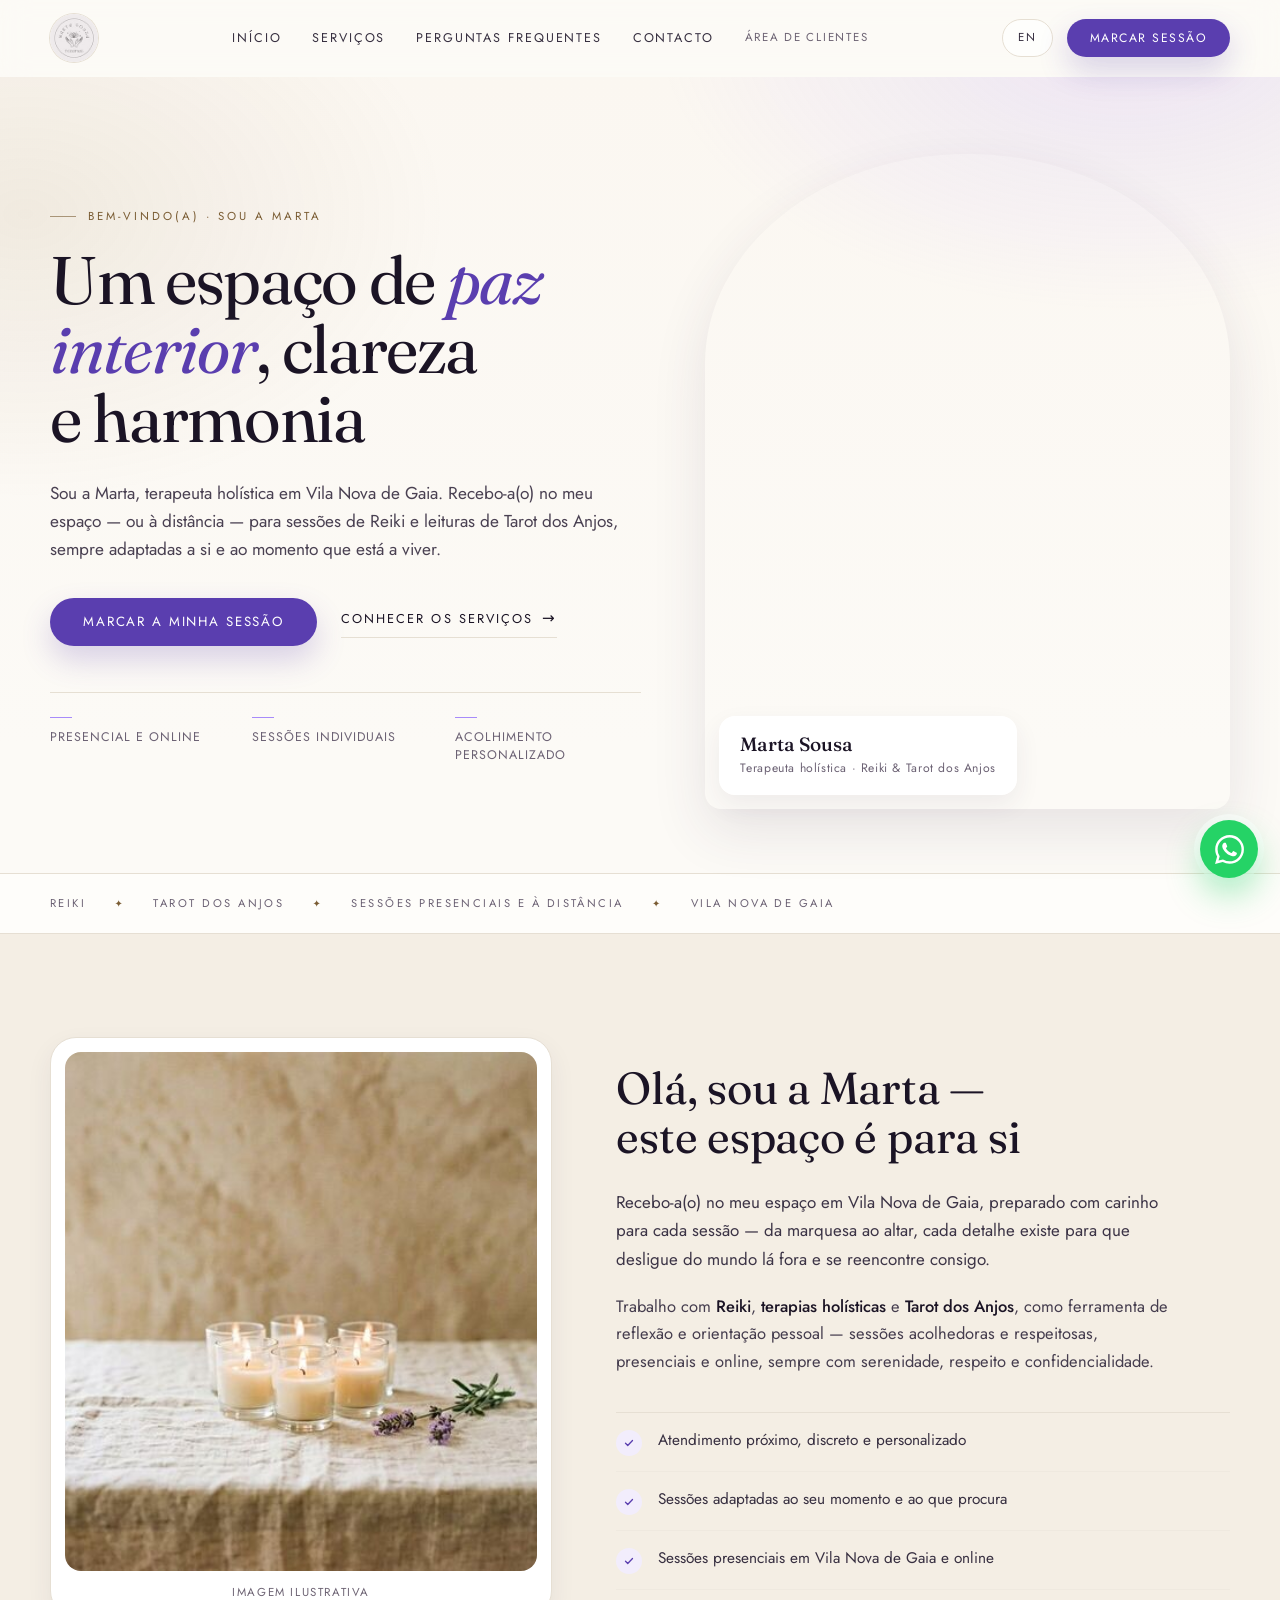
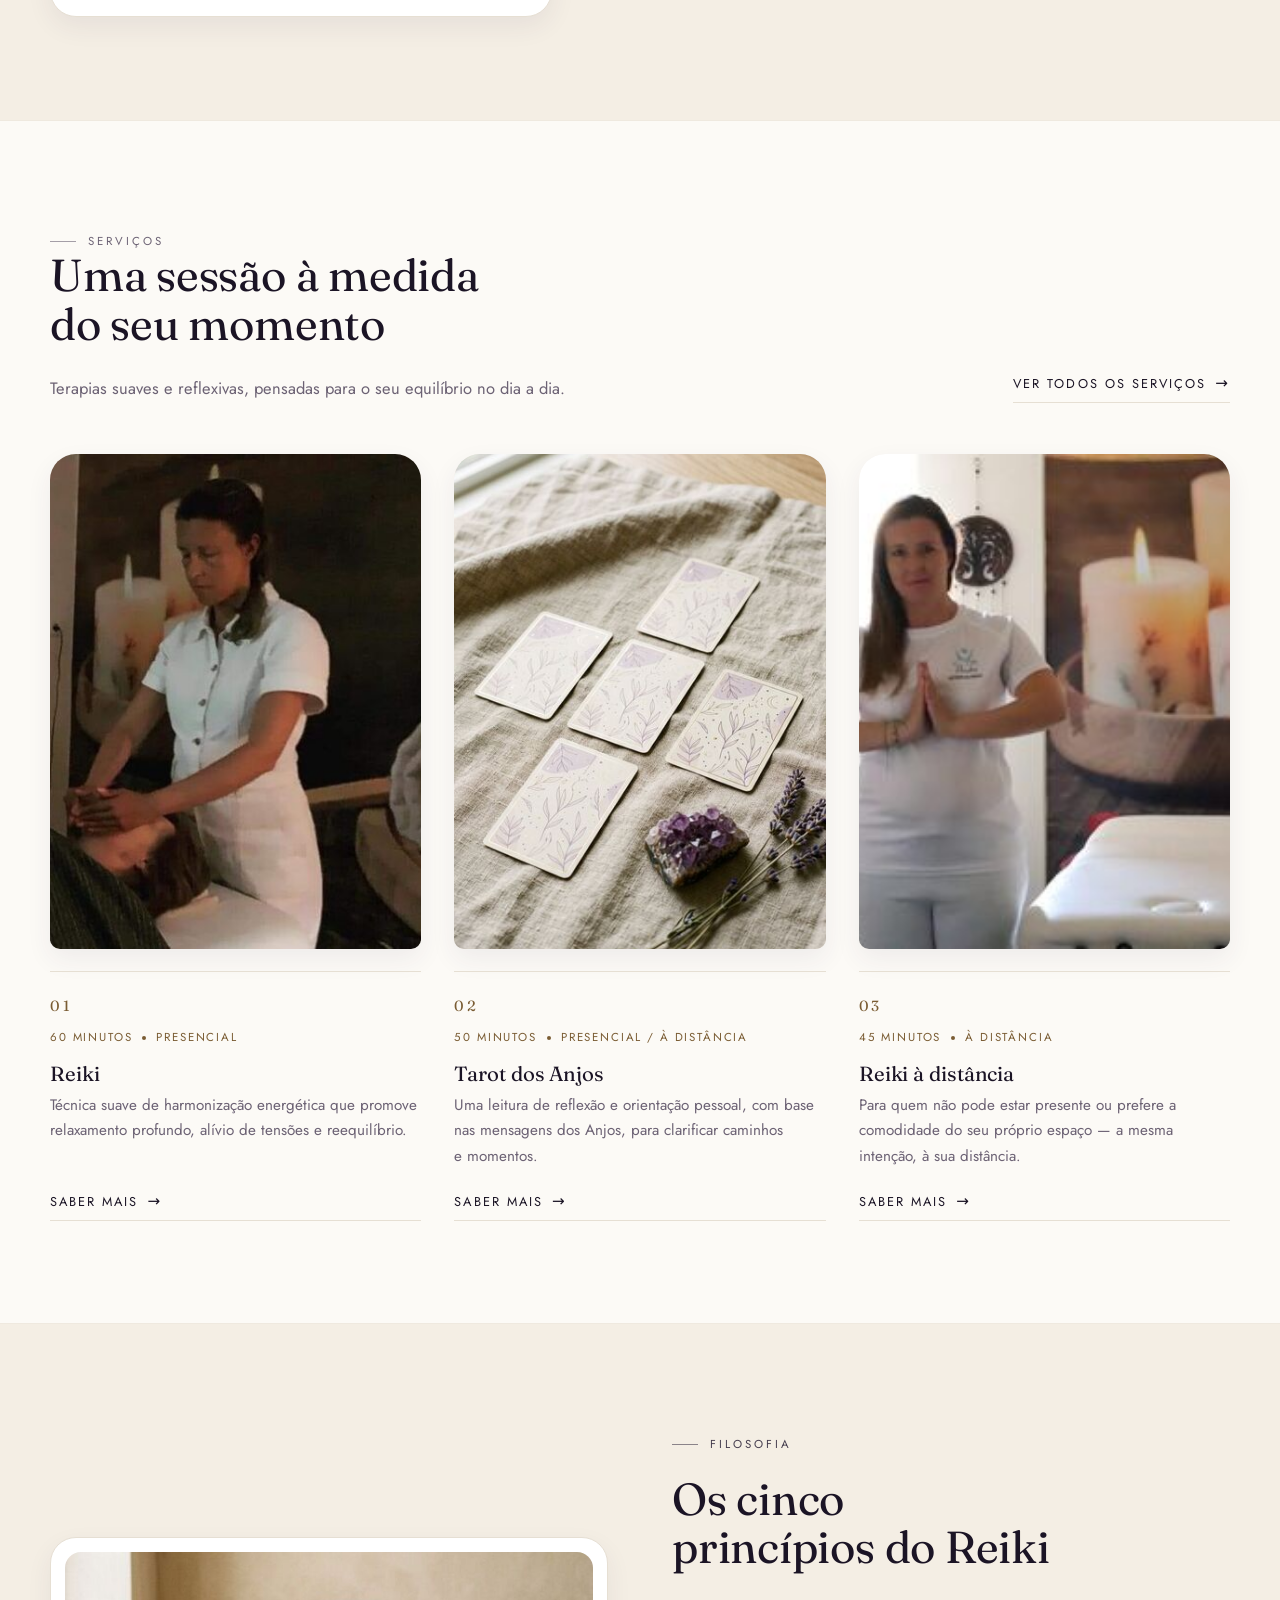
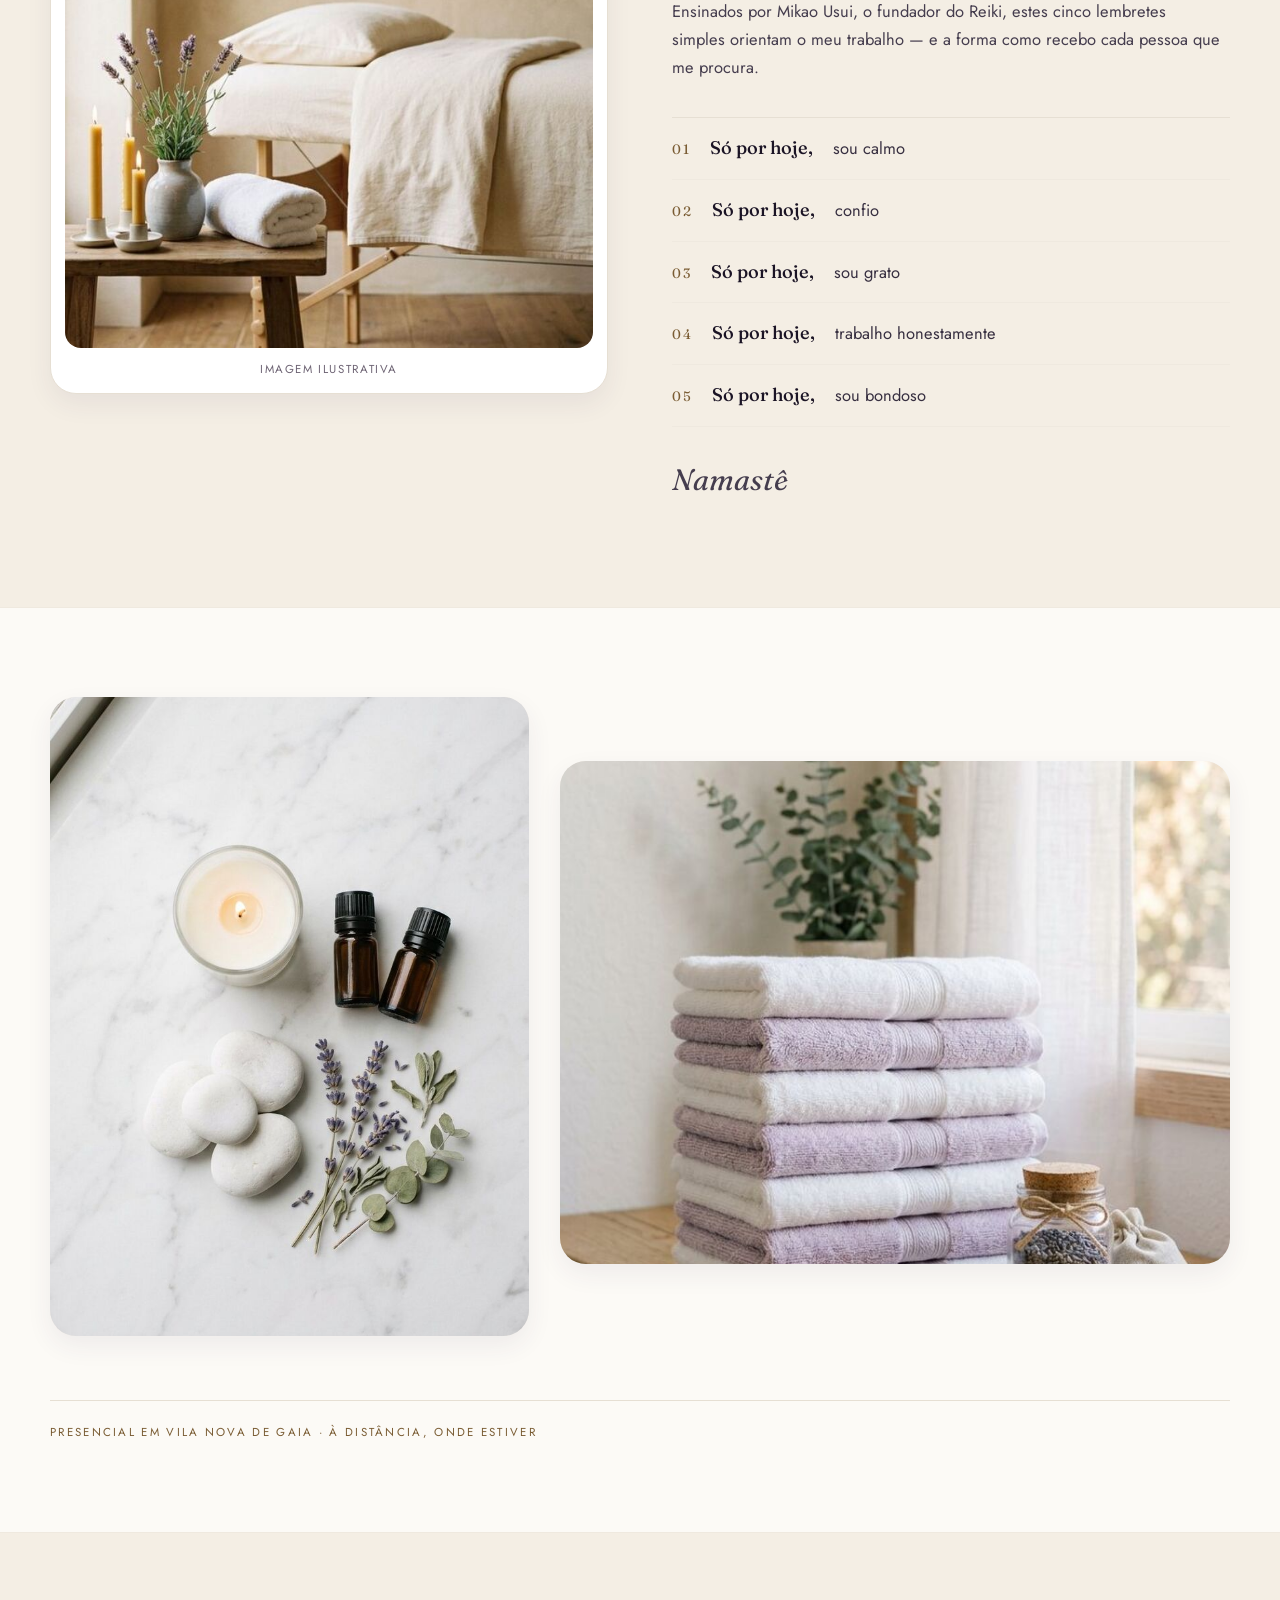
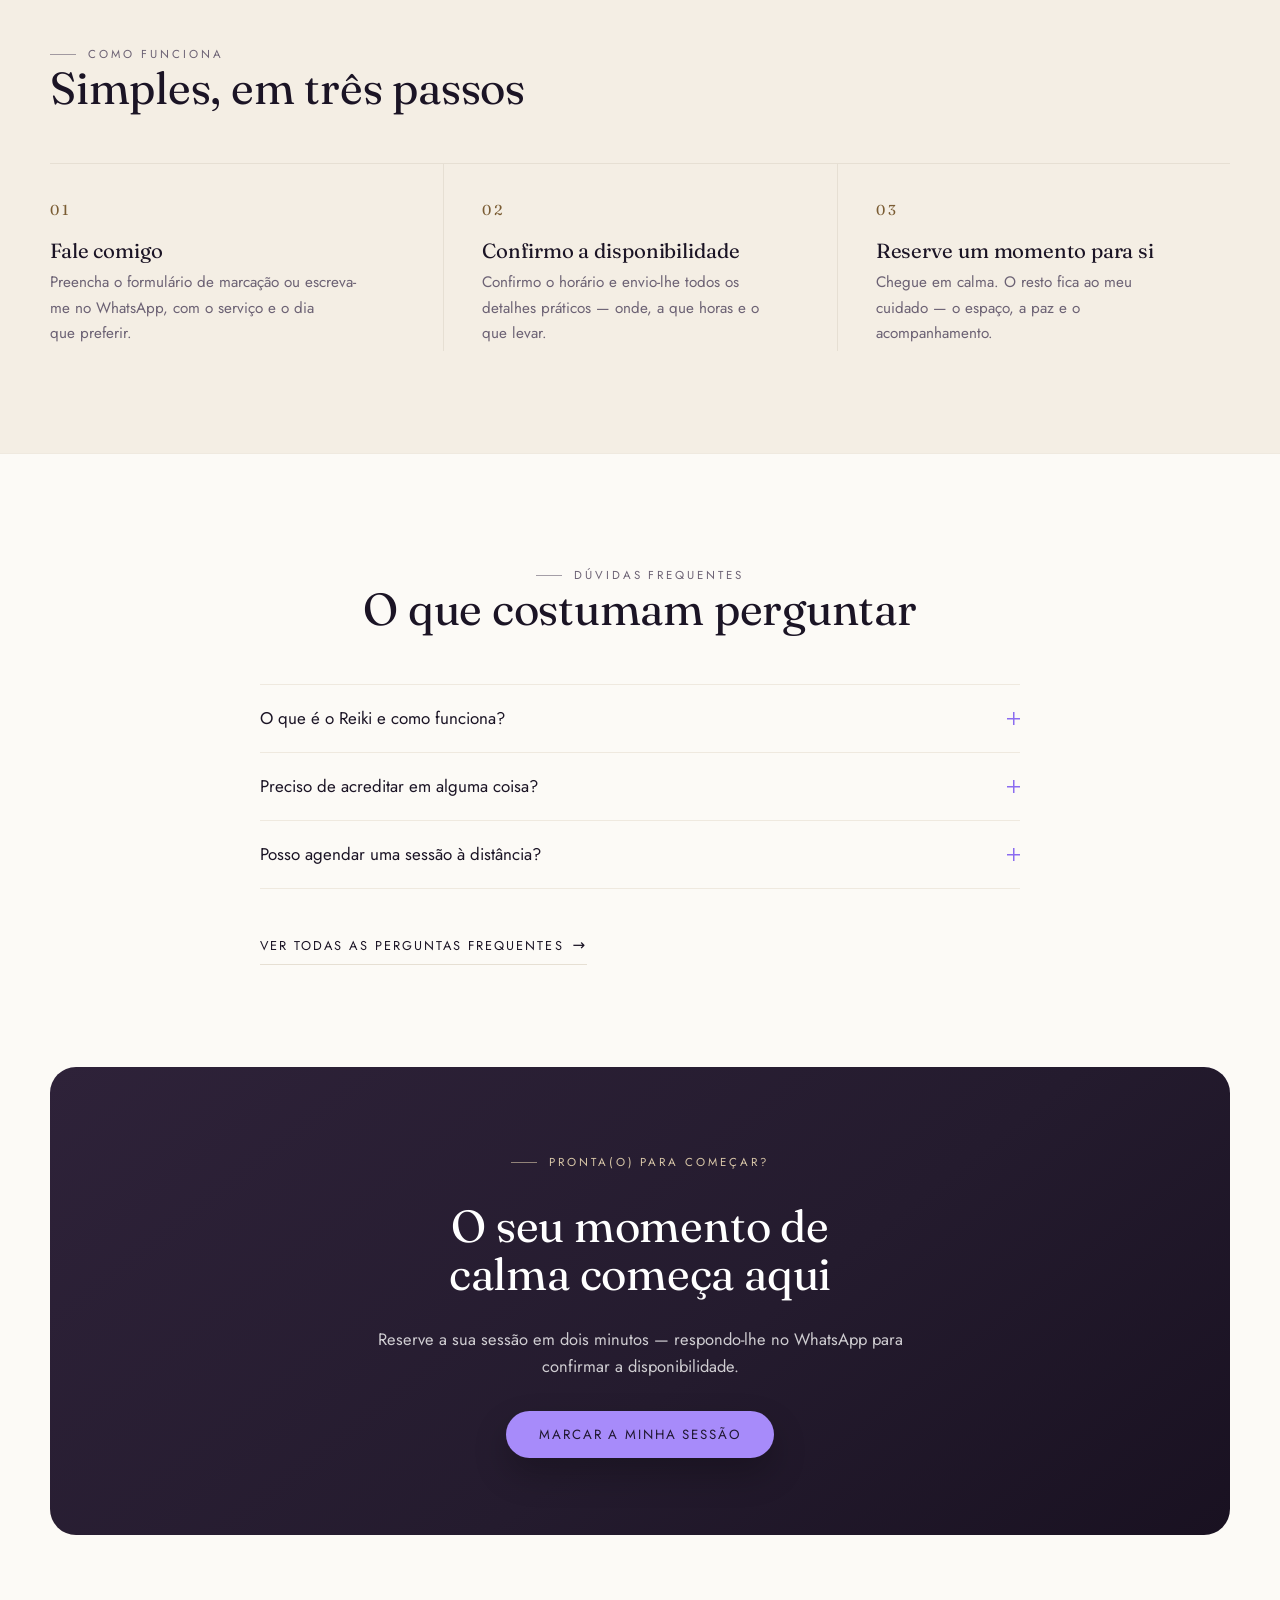
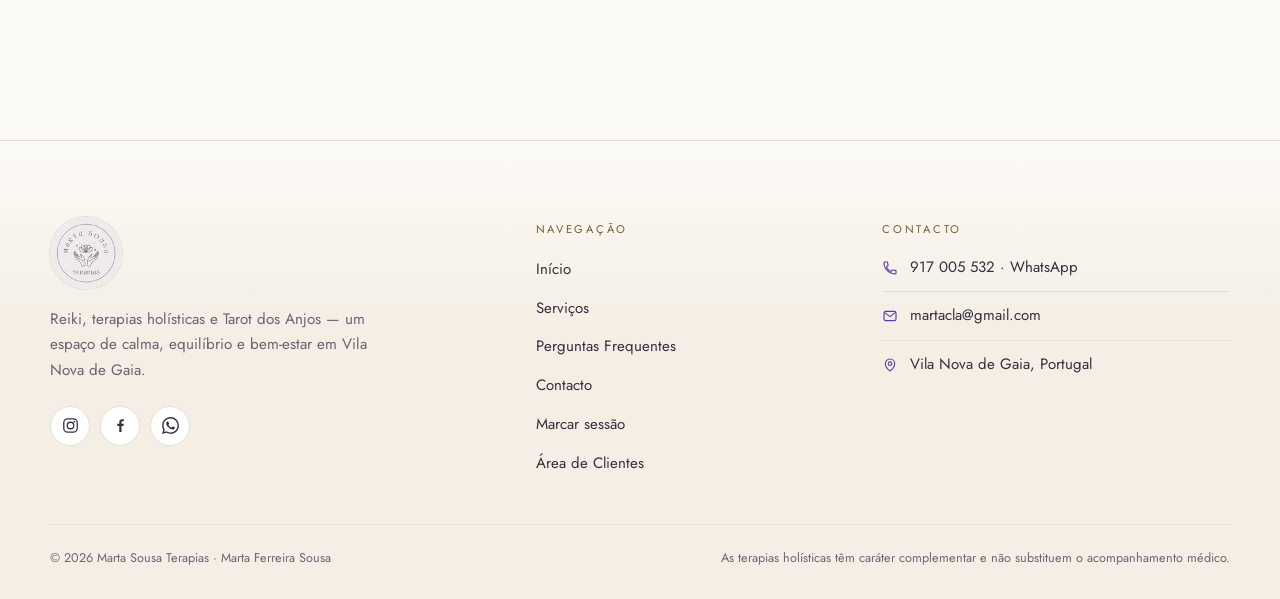
==== commit 13be9670: "Replace the two homepage images with themed, text-free still lifes The two files named in the reques" ====
--- a/index.html
+++ b/index.html
@@ -88,7 +88,8 @@
     <section class="section section--sand">
       <div class="container about-grid">
         <div class="about-media reveal">
-          <img src="images/principios-reiki.jpg" srcset="images/principios-reiki-600.jpg 600w, images/principios-reiki-900.jpg 900w, images/principios-reiki.jpg 1200w" sizes="(max-width: 980px) calc(100vw - 48px), 500px" alt="A Marta no seu espaço de terapias, de mãos em oração junto à marquesa" width="1200" height="900" loading="lazy" decoding="async">
+          <img src="images/principios-reiki.jpg" srcset="images/principios-reiki-600.jpg 600w, images/principios-reiki-900.jpg 900w, images/principios-reiki.jpg 1200w" sizes="(max-width: 980px) calc(100vw - 48px), 500px" alt="Sala de tratamentos calma, com marquesa de linho, velas acesas e flores de lavanda" width="1200" height="900" loading="lazy" decoding="async">
+          <p class="media-note">Imagem ilustrativa</p>
         </div>
         <div class="about-copy reveal">
           
@@ -154,7 +155,8 @@
     <section class="section section--sand principios" id="principios">
       <div class="container principios-grid">
         <div class="principios-media reveal">
-          <img src="images/marta-sobre.jpg" srcset="images/marta-sobre-480.jpg 480w, images/marta-sobre-640.jpg 640w, images/marta-sobre.jpg 783w" sizes="(max-width: 980px) calc(100vw - 48px), 554px" alt="Mikao Usui e os cinco princípios do Reiki para a felicidade" width="783" height="900" loading="lazy" decoding="async">
+          <img src="images/marta-sobre.jpg" srcset="images/marta-sobre-480.jpg 480w, images/marta-sobre-640.jpg 640w, images/marta-sobre.jpg 783w" sizes="(max-width: 980px) calc(100vw - 48px), 554px" alt="Cinco velas acesas sobre linho cru, com flores de lavanda — evocação dos cinco princípios do Reiki" width="783" height="900" loading="lazy" decoding="async">
+          <p class="media-note">Imagem ilustrativa</p>
         </div>
         <div class="principios-copy reveal">
           <p class="eyebrow">Filosofia</p>
--- a/css/style.css
+++ b/css/style.css
@@ -263,6 +263,11 @@
   padding:14px;box-shadow:var(--shadow-sm);
 }
 .about-media img{border-radius:var(--radius);width:100%;aspect-ratio:4/4.4;object-fit:cover;object-position:center 18%}
+/* nota discreta sob as imagens de ambiente (não são fotografias do espaço real) */
+.media-note{
+  margin:12px 2px 2px;text-align:center;font-size:.72rem;letter-spacing:.14em;
+  text-transform:uppercase;color:var(--faint);
+}
 .about-copy p{color:#453D4E;max-width:56ch}
 .about-copy > p:first-of-type{font-size:1.06rem;color:#3C3446}
 .mini-list{list-style:none;margin:clamp(26px,3vw,36px) 0 0;padding:0;display:grid;gap:0;border-top:1px solid var(--line)}
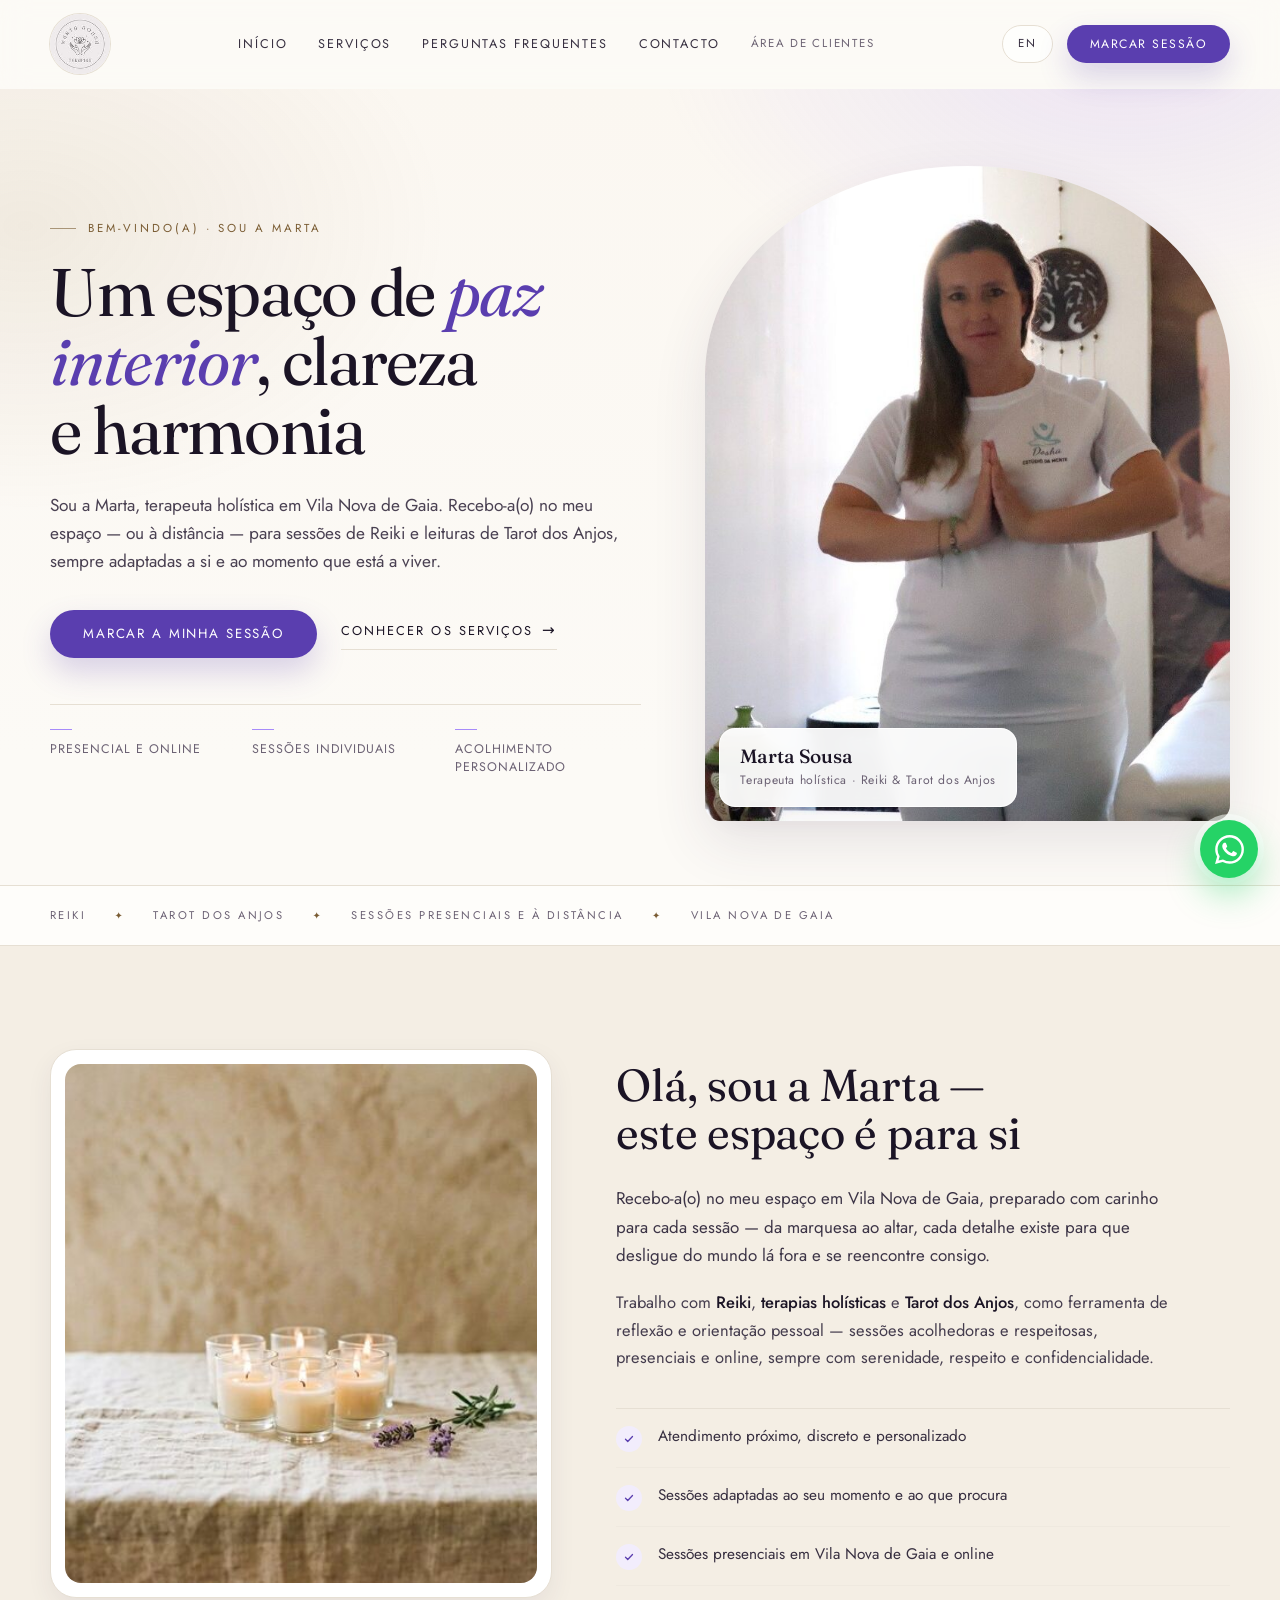
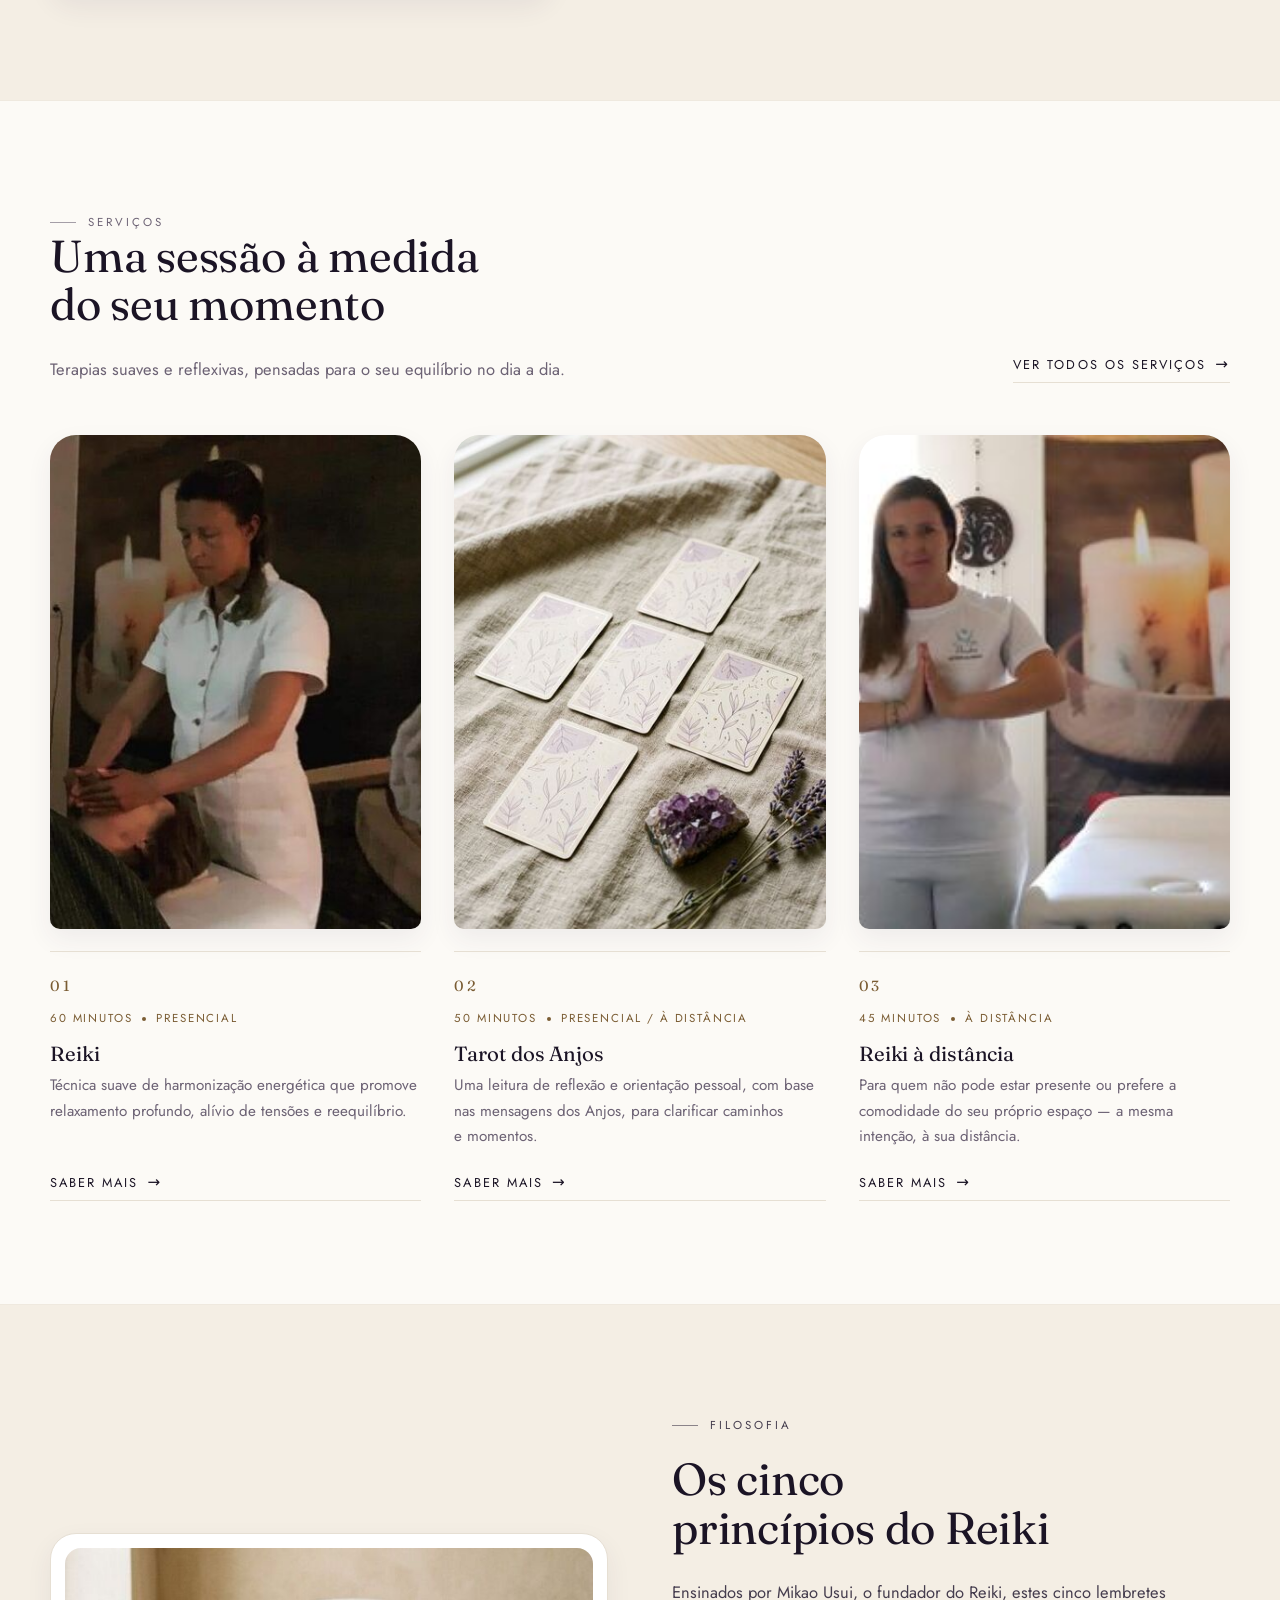
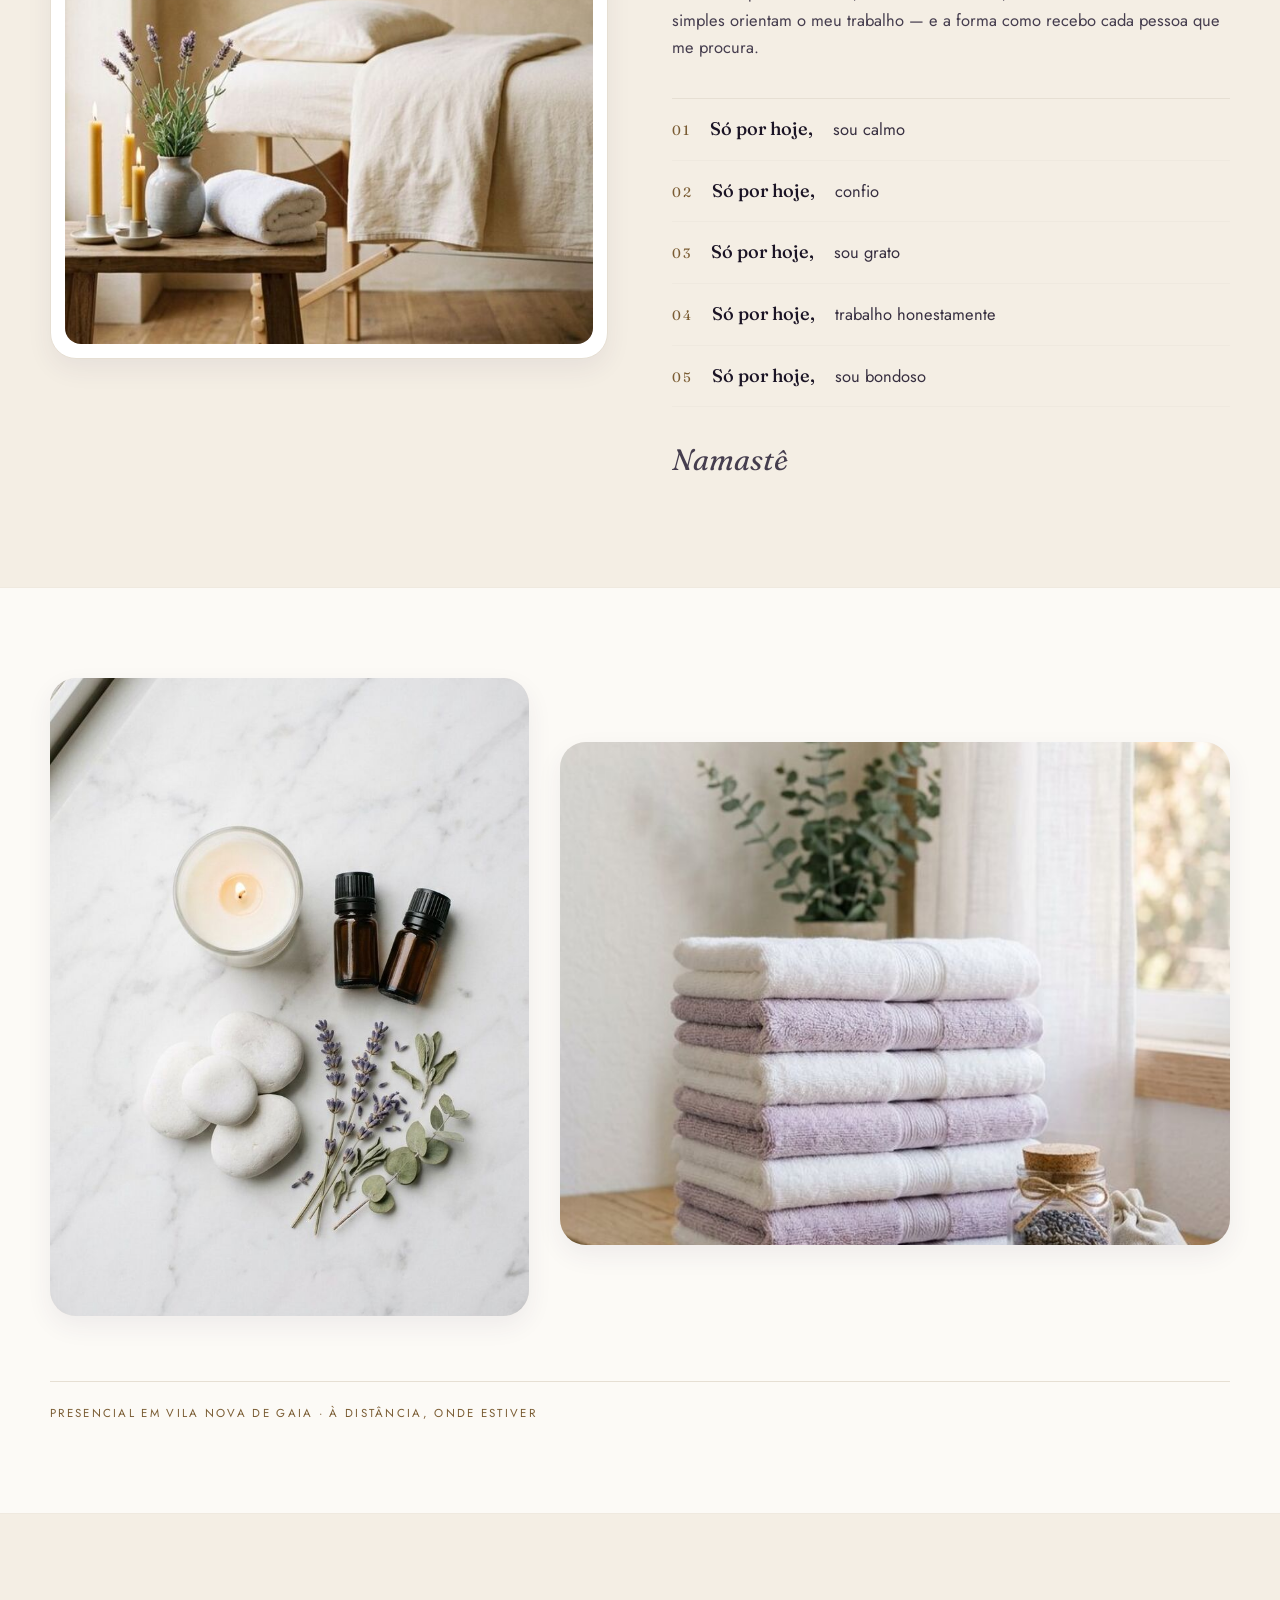
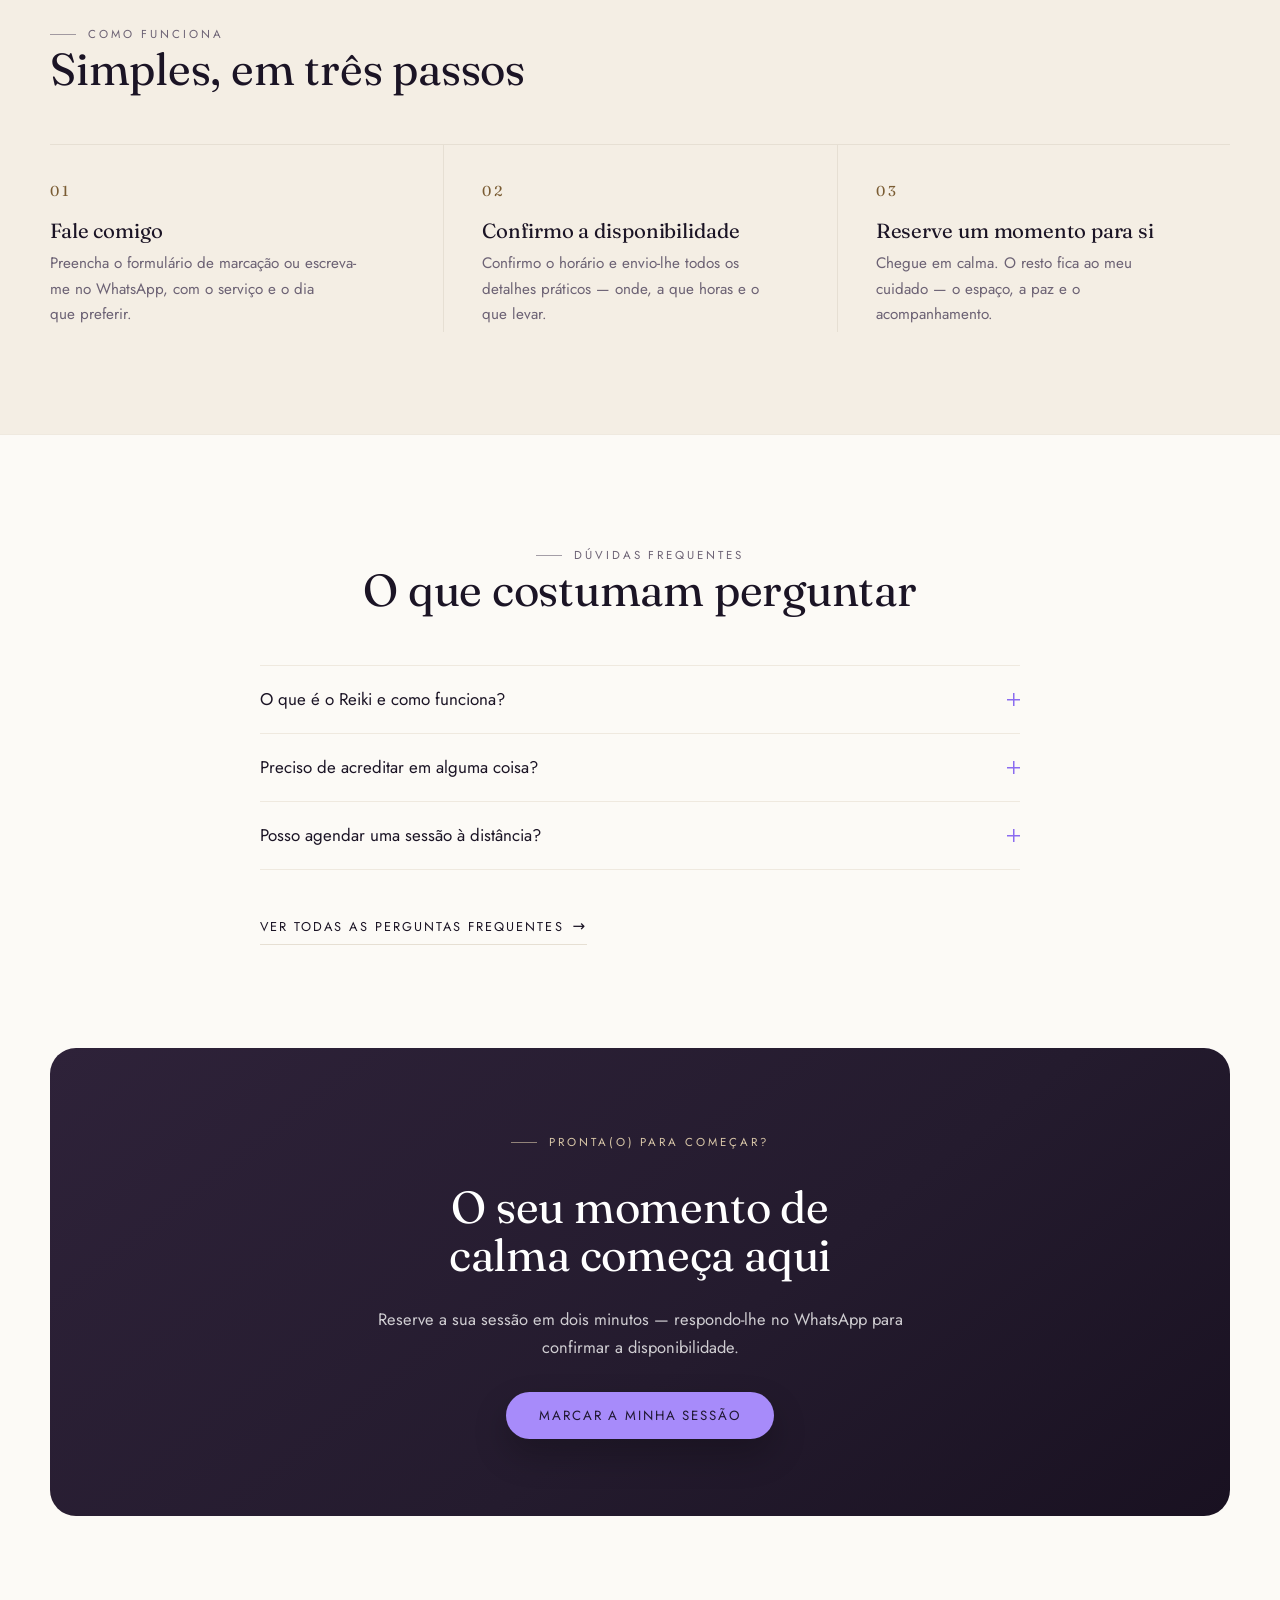
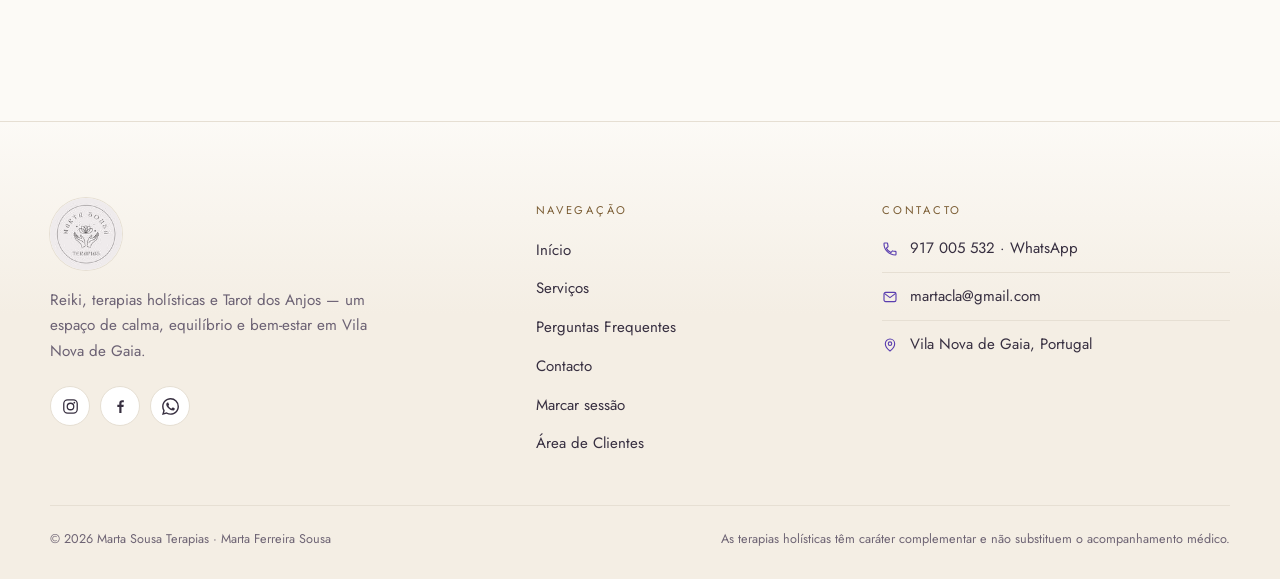
==== commit 437c8b11: "Remove 'Imagem ilustrativa' captions and enlarge header logo - Remove the 'Imagem ilustrativa' capti" ====
--- a/index.html
+++ b/index.html
@@ -35,7 +35,7 @@
   <header class="site-header">
     <div class="container header-inner">
       <a class="brand" href="index.html" aria-label="Marta Sousa Terapias — Página inicial">
-        <img class="brand-mark" src="images/logo.jpeg" srcset="images/logo-56.jpg 56w, images/logo-112.jpg 112w, images/logo-168.jpg 168w" sizes="48px" alt="Marta Sousa Terapias" width="56" height="56" decoding="async">
+        <img class="brand-mark" src="images/logo.jpeg" srcset="images/logo-56.jpg 56w, images/logo-112.jpg 112w, images/logo-168.jpg 168w" sizes="60px" alt="Marta Sousa Terapias" width="60" height="60" decoding="async">
       </a>
       <nav class="main-nav" id="mainNav" aria-label="Navegação principal">
         <a href="index.html">Início</a>
@@ -89,7 +89,6 @@
       <div class="container about-grid">
         <div class="about-media reveal">
           <img src="images/principios-reiki.jpg" srcset="images/principios-reiki-600.jpg 600w, images/principios-reiki-900.jpg 900w, images/principios-reiki.jpg 1200w" sizes="(max-width: 980px) calc(100vw - 48px), 500px" alt="Sala de tratamentos calma, com marquesa de linho, velas acesas e flores de lavanda" width="1200" height="900" loading="lazy" decoding="async">
-          <p class="media-note">Imagem ilustrativa</p>
         </div>
         <div class="about-copy reveal">
           
@@ -156,7 +155,6 @@
       <div class="container principios-grid">
         <div class="principios-media reveal">
           <img src="images/marta-sobre.jpg" srcset="images/marta-sobre-480.jpg 480w, images/marta-sobre-640.jpg 640w, images/marta-sobre.jpg 783w" sizes="(max-width: 980px) calc(100vw - 48px), 554px" alt="Cinco velas acesas sobre linho cru, com flores de lavanda — evocação dos cinco princípios do Reiki" width="783" height="900" loading="lazy" decoding="async">
-          <p class="media-note">Imagem ilustrativa</p>
         </div>
         <div class="principios-copy reveal">
           <p class="eyebrow">Filosofia</p>
--- a/css/style.css
+++ b/css/style.css
@@ -47,7 +47,7 @@
   --font-body:"Jost","Avenir Next","Segoe UI",system-ui,-apple-system,sans-serif;
   --wa:#25D366;
 
-  --header-h:76px;
+  --header-h:88px;
   --container:1180px;
 }
 
@@ -162,7 +162,7 @@
 .header-inner{display:flex;align-items:center;gap:22px;height:var(--header-h)}
 .brand{display:flex;align-items:center;gap:12px;flex:none}
 .brand-mark{
-  width:48px;height:48px;flex:none;display:block;object-fit:contain;
+  width:60px;height:60px;flex:none;display:block;object-fit:contain;
   border-radius:50%;background:#fff;box-shadow:0 0 0 1px var(--line);
 }
 .main-nav{display:flex;align-items:center;gap:clamp(18px,2.4vw,32px);margin-inline:auto}
@@ -263,11 +263,6 @@
   padding:14px;box-shadow:var(--shadow-sm);
 }
 .about-media img{border-radius:var(--radius);width:100%;aspect-ratio:4/4.4;object-fit:cover;object-position:center 18%}
-/* nota discreta sob as imagens de ambiente (não são fotografias do espaço real) */
-.media-note{
-  margin:12px 2px 2px;text-align:center;font-size:.72rem;letter-spacing:.14em;
-  text-transform:uppercase;color:var(--faint);
-}
 .about-copy p{color:#453D4E;max-width:56ch}
 .about-copy > p:first-of-type{font-size:1.06rem;color:#3C3446}
 .mini-list{list-style:none;margin:clamp(26px,3vw,36px) 0 0;padding:0;display:grid;gap:0;border-top:1px solid var(--line)}
